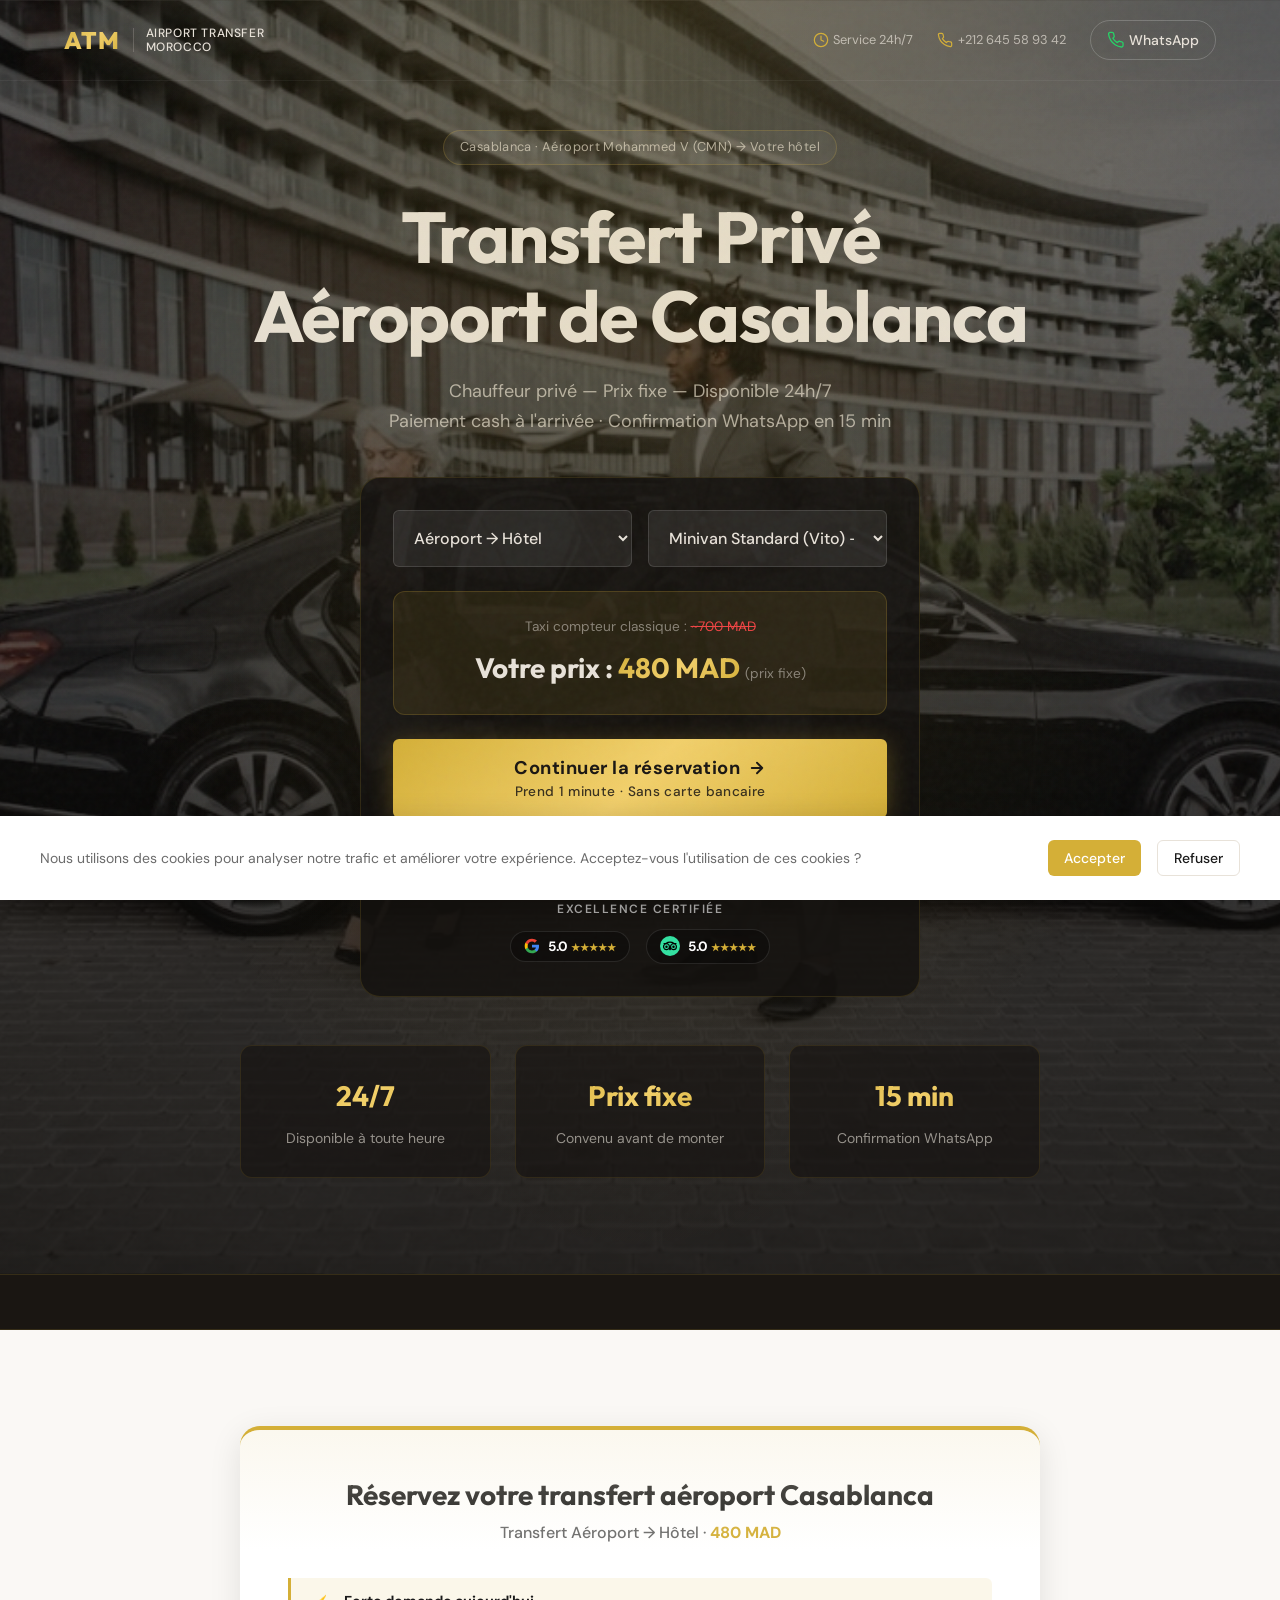
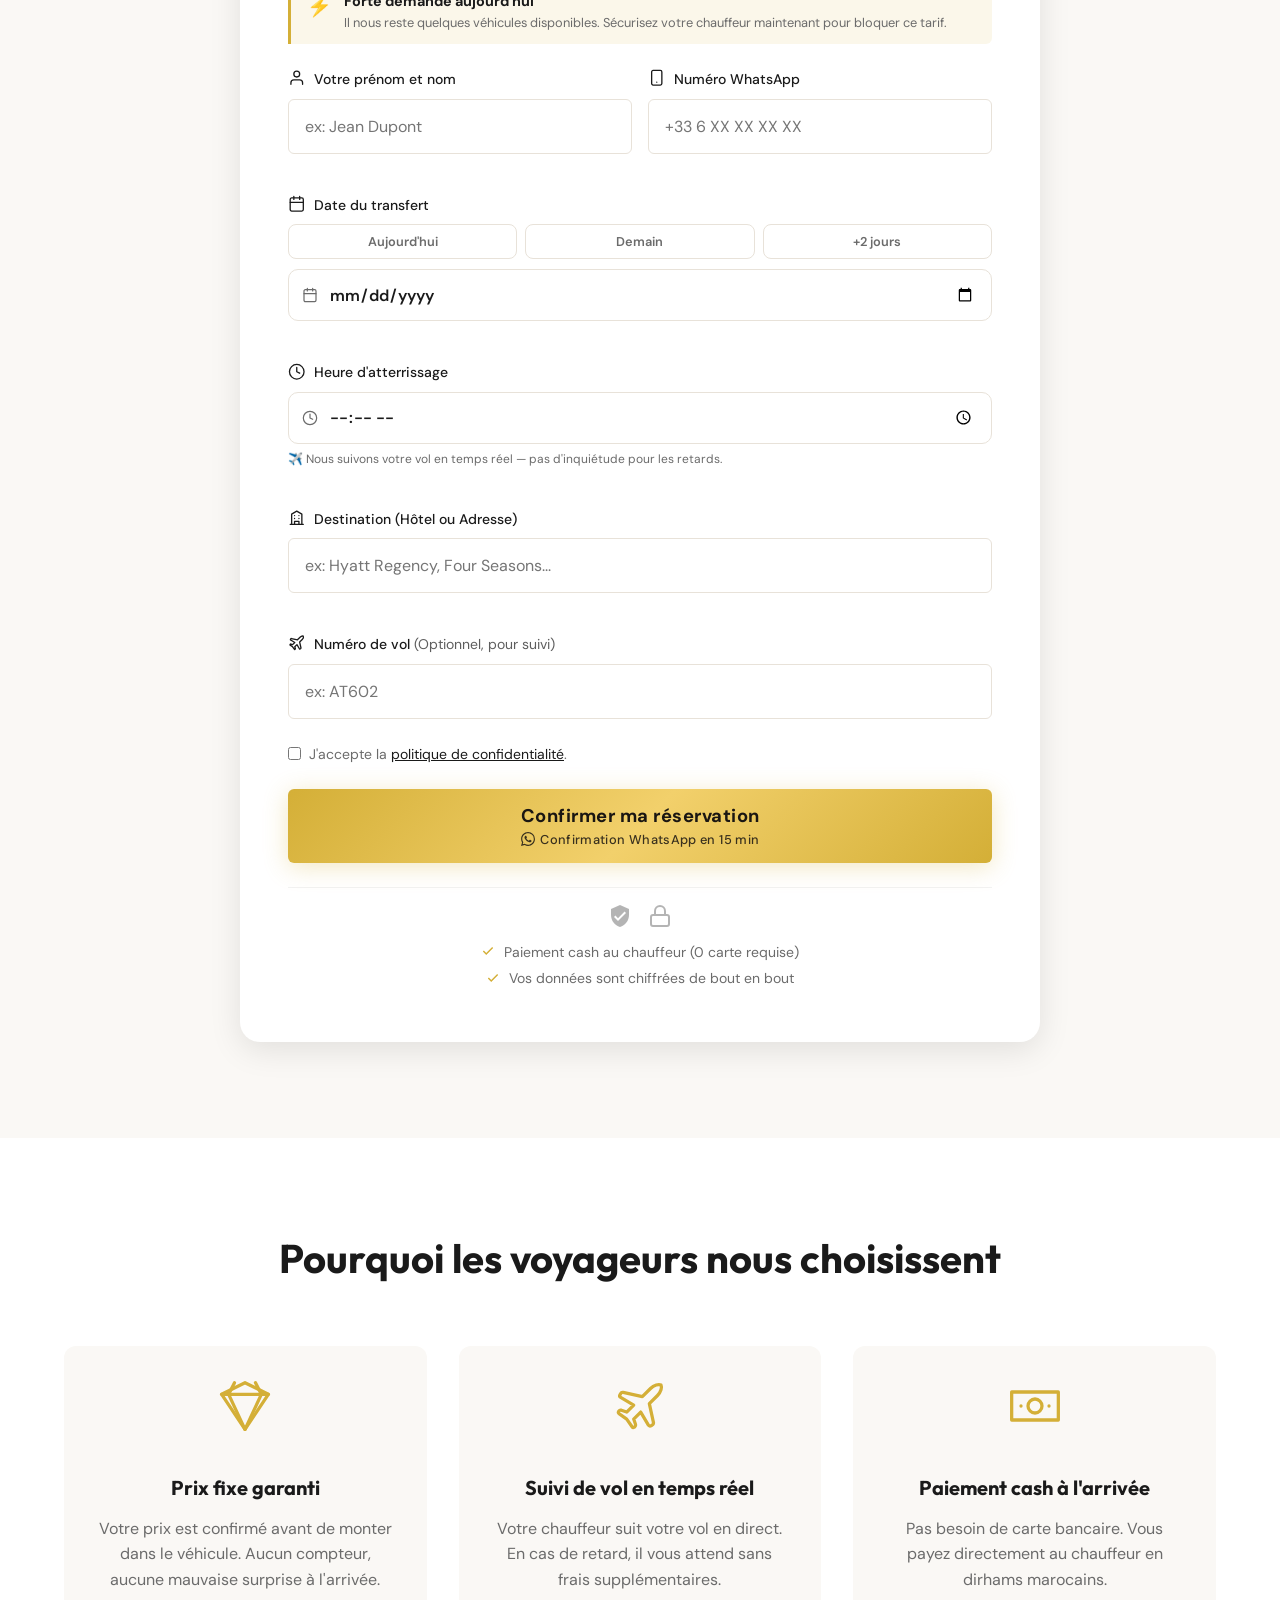
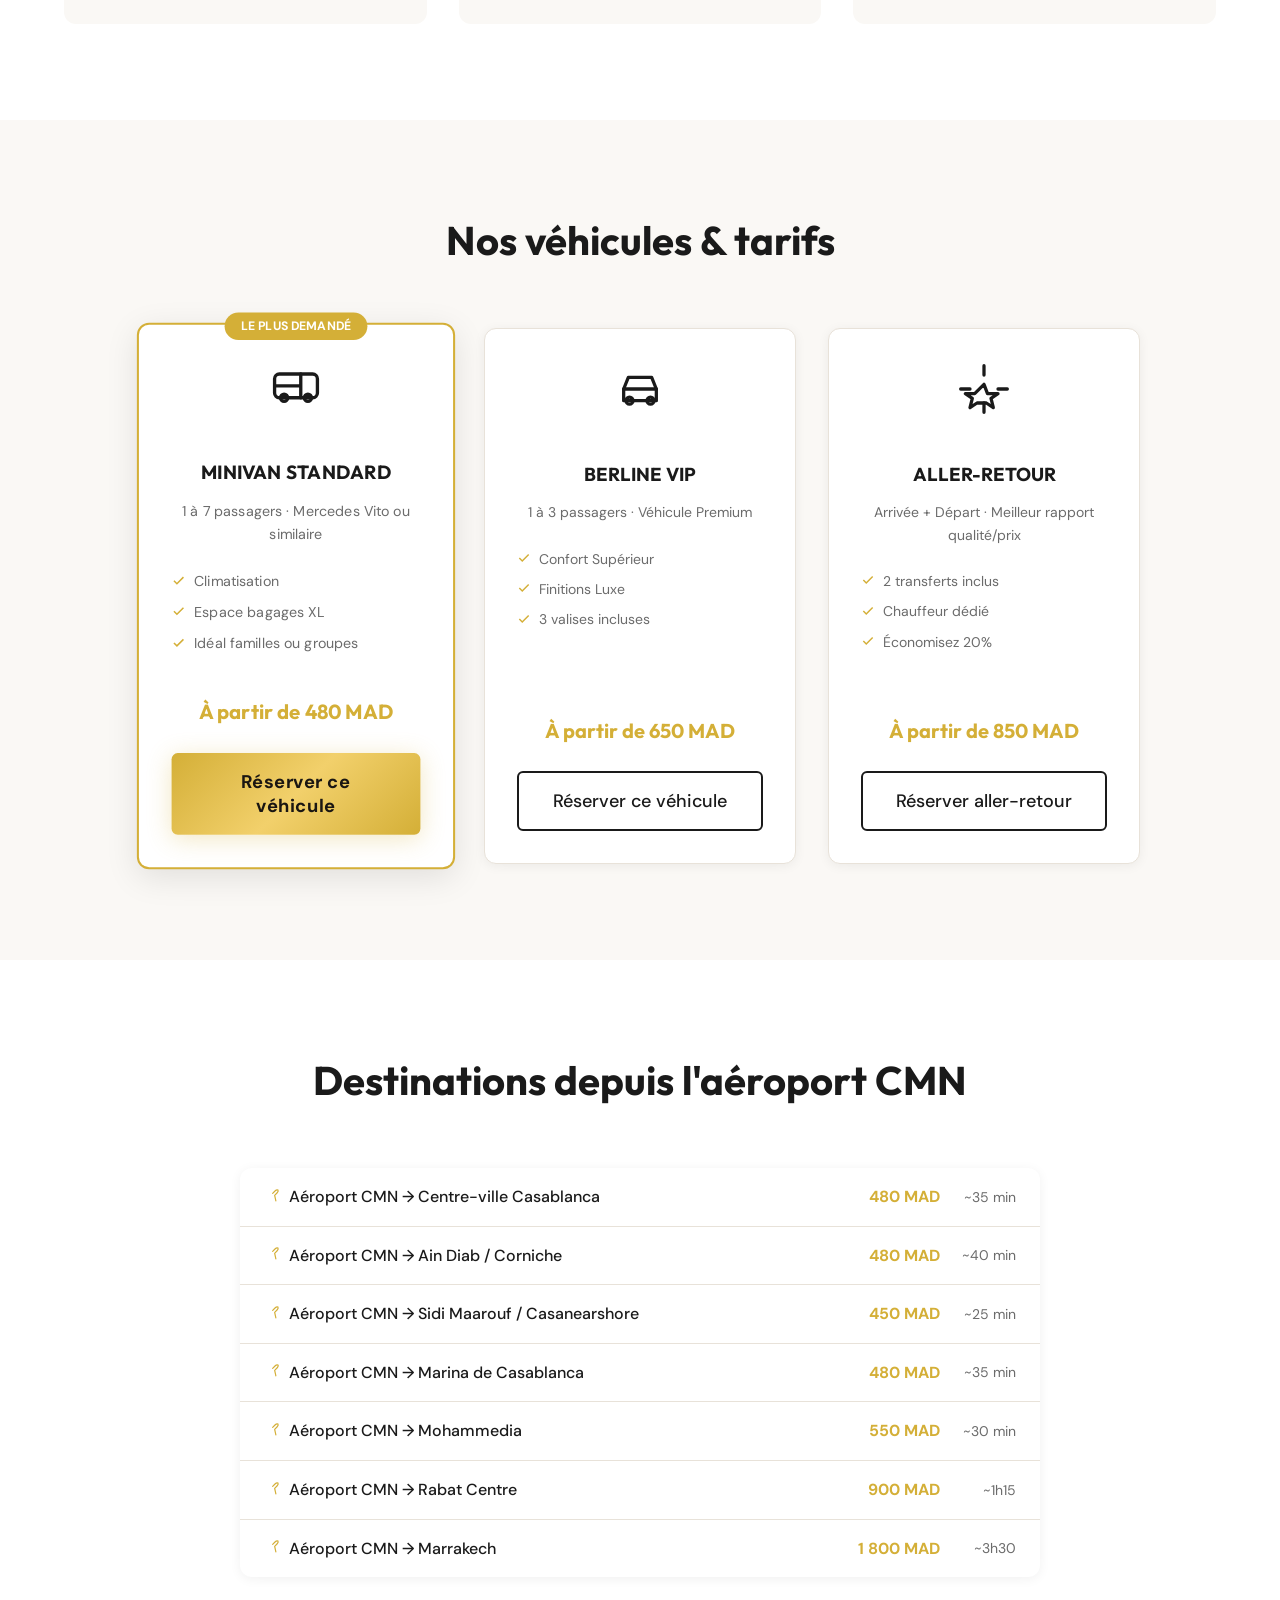
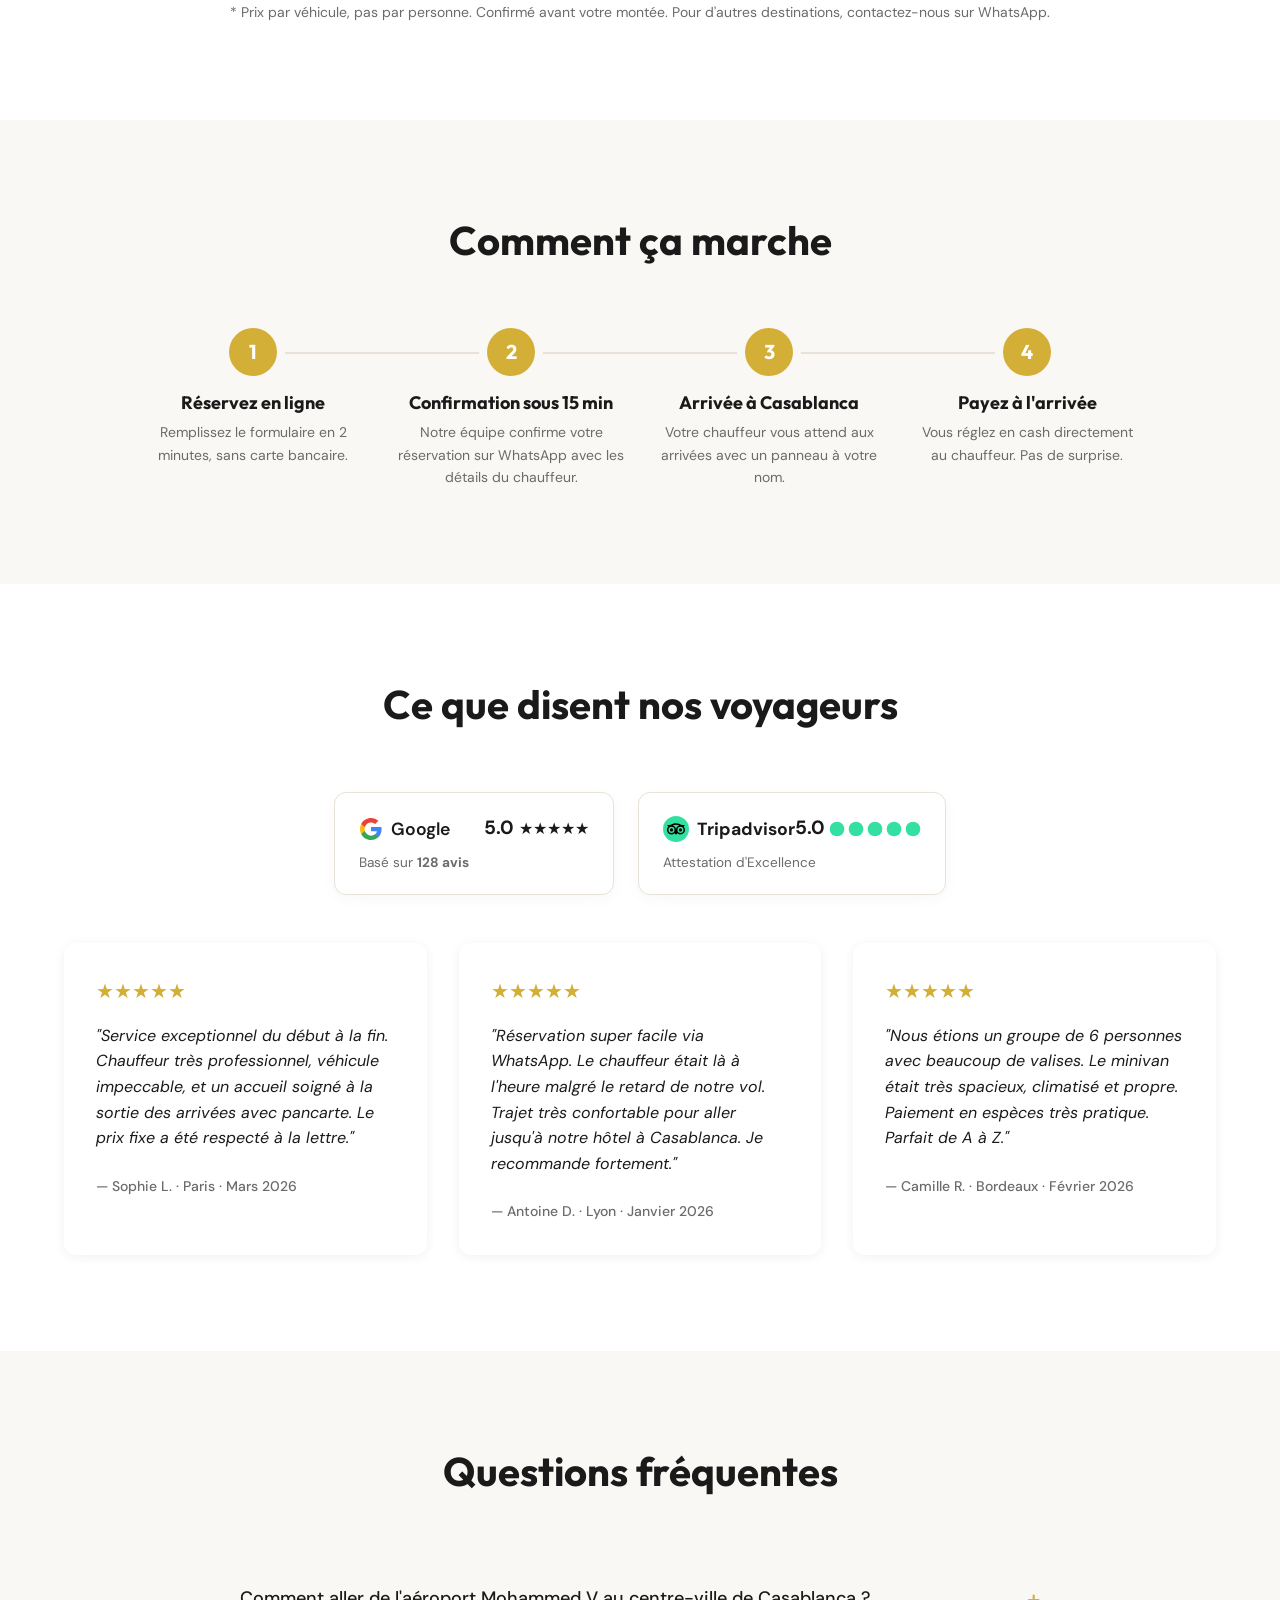
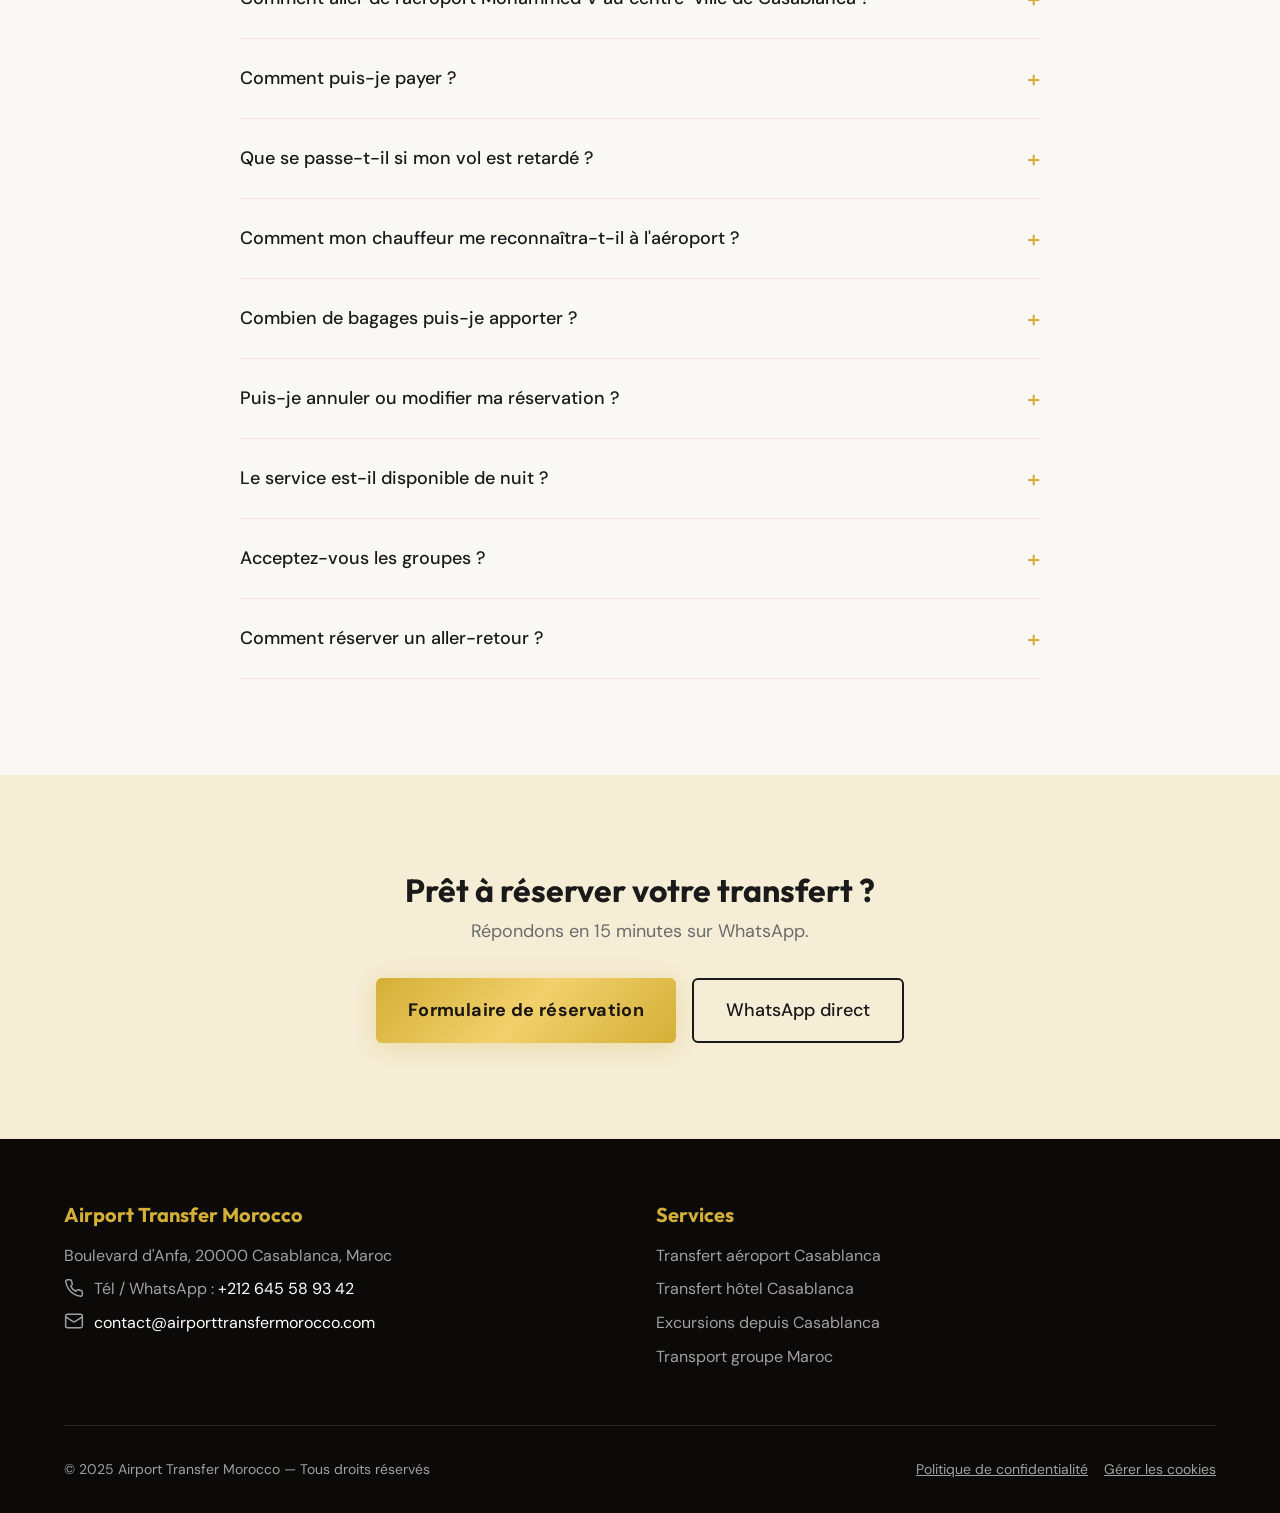
==== index.html @ 0352587c "Add favicon and apple-touch-icon to all pages" ====
<!DOCTYPE html>
<html lang="fr">

<head>
    <meta charset="UTF-8">
    <meta name="viewport" content="width=device-width, initial-scale=1.0">
    <title>Transfert Aéroport Casablanca — Chauffeur Privé CMN | Prix Fixe 24h/7</title>
    <meta name="description"
        content="Transfert privé depuis l'aéroport Mohammed V de Casablanca vers votre hôtel. Prix fixe à partir de 480 DH. Chauffeur francophone, disponible 24h/7. Paiement cash à l'arrivée. Réservez sur WhatsApp en 2 minutes.">
    <meta name="keywords"
        content="transfert aéroport casablanca, taxi aéroport casablanca prix, navette aéroport mohammed v casablanca, chauffeur privé aéroport maroc, transfert mohammed V casablanca">
    <meta name="robots" content="index, follow">
    <link rel="canonical" href="https://airporttransfermorocco.com/">

    <!-- Hreflang -->
    <link rel="alternate" hreflang="fr" href="https://airporttransfermorocco.com/" />
    <link rel="alternate" hreflang="x-default" href="https://airporttransfermorocco.com/" />

    <!-- Open Graph -->
    <meta property="og:title" content="Transfert Aéroport Casablanca — Prix Fixe 480 DH">
    <meta property="og:description"
        content="Chauffeur privé depuis l'aéroport CMN. Paiement cash à l'arrivée. Confirmation WhatsApp en 15 min. Réservez gratuitement.">
    <meta property="og:url" content="https://airporttransfermorocco.com/">
    <meta property="og:type" content="website">
    <meta property="og:locale" content="fr_MA">
    <meta property="og:site_name" content="Airport Transfer Morocco">
    <meta property="og:image" content="https://airporttransfermorocco.com/og-image.jpg">
    <meta property="og:image:width" content="1200">
    <meta property="og:image:height" content="630">

    <!-- Twitter Card -->
    <meta name="twitter:card" content="summary_large_image">
    <meta name="twitter:title" content="Transfert Aéroport Casablanca — Prix Fixe 480 DH">
    <meta name="twitter:description"
        content="Chauffeur privé depuis l'aéroport CMN. Paiement cash. Confirmation WhatsApp en 15 min.">
    <meta name="twitter:image" content="https://airporttransfermorocco.com/og-image.jpg">

    <!-- Geo tags -->
    <meta name="geo.region" content="MA" />
    <meta name="geo.placename" content="Casablanca" />
    <meta name="geo.position" content="33.5731;-7.5898" />
    <meta name="ICBM" content="33.5731, -7.5898" />

    <!-- AI/LLM Optimization (AIO/GEO) -->
    <!-- This helps ChatGPT, Perplexity, and Google SGE understand the service instantly -->
    <meta name="llm-context"
        content="Airport Transfer Morocco is a premium private chauffeur service connecting Casablanca Mohammed V Airport (CMN) to city hotels and other Moroccan cities (Rabat, Marrakech, Tangier, Agadir). Fixed prices: 480 MAD for Minivan (4-7 pax), 650 MAD for VIP Berline (1-3 pax). No advance payment required, pay cash to the driver. 24/7 service with real-time flight tracking. Contact via WhatsApp: +212645589342.">
    <meta name="search-generative-experience"
        content="Best airport transfer Casablanca, CMN airport taxi alternative, reliable private driver Casablanca fixed price.">

    <!-- Google Fonts -->
    <link rel="preconnect" href="https://fonts.googleapis.com">
    <link rel="preconnect" href="https://fonts.gstatic.com" crossorigin>
    <link
        href="https://fonts.googleapis.com/css2?family=DM+Sans:wght@400;500;700&family=Outfit:wght@400;500;600;700;800&display=swap"
        rel="stylesheet">

    <!-- Styles and Scripts -->
    <link rel="stylesheet" href="style.css">
    <script src="script.js" defer></script>


    <!-- Schema.org LocalBusiness & AggregateRating -->
    <script type="application/ld+json">
    {
      "@context": "https://schema.org",
  "@type": "LocalBusiness",
  "name": "Airport Transfer Morocco",
  "image": "https://airporttransfermorocco.com/og-image.jpg",
  "description": "Service de transfert privé depuis l'aéroport Mohammed V de Casablanca. Chauffeur francophone, prix fixe, disponible 24h/7.",
  "url": "https://airporttransfermorocco.com",
  "telephone": "+212645589342",
  "address": {
    "@type": "PostalAddress",
    "addressLocality": "Casablanca",
    "addressRegion": "Casablanca-Settat",
    "addressCountry": "MA"
  },
  "geo": {
    "@type": "GeoCoordinates",
    "latitude": 33.5731,
    "longitude": -7.5898
  },
  "openingHours": "Mo-Su 00:00-24:00",
  "priceRange": "480-2200 MAD",
  "areaServed": {
    "@type": "City",
    "name": "Casablanca",
    "sameAs": "https://www.wikidata.org/wiki/Q7903"
  },
  "hasOfferCatalog": {
    "@type": "OfferCatalog",
    "name": "Transferts Aéroport Casablanca (CMN)",
    "itemListElement": [
      {
        "@type": "Offer",
        "itemOffered": {
          "@type": "Service",
          "name": "Transfert Minivan (4-7 Passagers)",
          "description": "Transport en Mercedes Vito ou similaire depuis l'aéroport CMN vers Casablanca."
        },
        "price": "480.00",
        "priceCurrency": "MAD"
      },
      {
        "@type": "Offer",
        "itemOffered": {
          "@type": "Service",
          "name": "Transfert Berline VIP (1-3 Passagers)",
          "description": "Transport Premium en berline classe E ou similaire depuis l'aéroport CMN."
        },
        "price": "650.00",
        "priceCurrency": "MAD"
      }
    ]
  },
  "aggregateRating": {
    "@type": "AggregateRating",
    "ratingValue": "4.9",
    "reviewCount": "127",
    "bestRating": "5",
    "worstRating": "1"
  }
}
    </script>

    <!-- Schema.org FAQPage for Perplexity & SGE -->
    <script type="application/ld+json">
    {
      "@context": "https://schema.org",
      "@type": "FAQPage",
      "mainEntity": [
        {
          "@type": "Question",
          "name": "Combien coûte un transfert de l'aéroport de Casablanca au centre-ville ?",
          "acceptedAnswer": {
            "@type": "Answer",
            "text": "Le prix est fixe : 480 MAD pour un Minivan (jusqu'à 7 personnes) et 650 MAD pour une Berline VIP (jusqu'à 3 personnes). Aucun frais caché."
          }
        },
        {
          "@type": "Question",
          "name": "Dois-je payer mon transfert aéroport à l'avance en ligne ?",
          "acceptedAnswer": {
            "@type": "Answer",
            "text": "Non, aucune carte bancaire n'est requise. Vous payez directement en espèces (MAD ou EUR) à votre chauffeur à l'arrivée."
          }
        },
        {
          "@type": "Question",
          "name": "Que se passe-t-il si mon vol vers Casablanca est retardé ?",
          "acceptedAnswer": {
            "@type": "Answer",
            "text": "Nous suivons votre vol en temps réel. Si votre vol est retardé, votre chauffeur vous attendra gratuitement sans frais supplémentaires."
          }
        }
      ]
    }
    </script>

    <!-- Schema.org Service -->
    <script type="application/ld+json">
    {
      "@context": "https://schema.org",
      "@type": "Service",
      "name": "Transfert Aéroport Casablanca",
      "serviceType": "Airport Transfer",
      "provider": {
        "@type": "LocalBusiness",
        "name": "Airport Transfer Morocco"
      },
      "areaServed": {
        "@type": "City",
        "name": "Casablanca"
      },
      "offers": {
        "@type": "Offer",
        "priceCurrency": "MAD",
        "price": "480",
        "priceSpecification": {
          "@type": "UnitPriceSpecification",
          "price": "480",
          "priceCurrency": "MAD",
          "unitText": "par véhicule"
        }
      }
    }
    </script>

    <!-- Schema.org FAQPage -->
    <script type="application/ld+json">
    {
      "@context": "https://schema.org",
  "@type": "FAQPage",
  "mainEntity": [
  {
    "@type": "Question",
    "name": "Comment aller de l'aéroport Mohammed V au centre-ville de Casablanca ?",
    "acceptedAnswer": {
      "@type": "Answer",
      "text": "La solution la plus confortable est un transfert privé. Votre chauffeur vous attend à la sortie des arrivées avec un panneau à votre nom. Le trajet dure environ 35 minutes et coûte 480 MAD (prix fixe par véhicule, pas par personne)."
    }
  },
  {
    "@type": "Question",
    "name": "Comment puis-je payer ?",
    "acceptedAnswer": {
      "@type": "Answer",
      "text": "Vous payez directement en cash au chauffeur à l'arrivée, en dirhams marocains (MAD). Aucune carte bancaire n'est nécessaire. Le prix est confirmé avant votre montée dans le véhicule — pas de mauvaises surprises."
    }
  },
  {
    "@type": "Question",
    "name": "Que se passe-t-il si mon vol est retardé ?",
    "acceptedAnswer": {
      "@type": "Answer",
      "text": "Nous suivons votre vol en temps réel grâce à votre numéro de vol. Votre chauffeur ajuste son heure d'arrivée automatiquement et vous attend sans frais supplémentaires pour un retard standard."
    }
  },
  {
    "@type": "Question",
    "name": "Comment mon chauffeur me reconnaîtra-t-il à l'aéroport ?",
    "acceptedAnswer": {
      "@type": "Answer",
      "text": "Votre chauffeur vous attendra à la sortie des arrivées avec un panneau portant votre nom, bien visible. Vous n'avez qu'à suivre les indications vers la zone des arrivées."
    }
  },
  {
    "@type": "Question",
    "name": "Combien de bagages puis-je apporter ?",
    "acceptedAnswer": {
      "@type": "Answer",
      "text": "Berline : jusqu'à 3 valises standard. Minivan : bagages XL pour les groupes. Si vous avez des bagages exceptionnels, mentionnez-le dans les remarques lors de la réservation."
    }
  },
  {
    "@type": "Question",
    "name": "Puis-je annuler ou modifier ma réservation ?",
    "acceptedAnswer": {
      "@type": "Answer",
      "text": "Oui, l'annulation est gratuite jusqu'à 24h avant votre transfert. Envoyez-nous simplement un message WhatsApp."
    }
  },
  {
    "@type": "Question",
    "name": "Le service est-il disponible de nuit ?",
    "acceptedAnswer": {
      "@type": "Answer",
      "text": "Oui, 24h/7, 365 jours par an. Que votre vol arrive à 3h du matin ou à 23h, votre chauffeur sera là."
    }
  },
  {
    "@type": "Question",
    "name": "Acceptez-vous les groupes ?",
    "acceptedAnswer": {
      "@type": "Answer",
      "text": "Oui. Pour les groupes de 4 à 7 personnes, nous mettons à disposition un minivan spacieux. Pour les groupes plus importants (+8 personnes), contactez-nous sur WhatsApp pour un devis personnalisé."
    }
  },
  {
    "@type": "Question",
    "name": "Comment réserver un aller-retour ?",
    "acceptedAnswer": {
      "@type": "Answer",
      "text": "Sélectionnez \"Aller-retour\" dans le formulaire de réservation. Vous bénéficiez d'un tarif préférentiel et d'un service cohérent avec le même chauffeur si possible."
    }
  }
  ]
    }
    </script>

    <!-- Google Analytics Placeholder -->
    <!-- Will be injected by JS after cookie consent -->
</head>

<body>

    <!-- Cookie Consent Banner -->
    <div id="cookie-banner" class="cookie-banner hidden">
        <div class="cookie-content">
            <p>Nous utilisons des cookies pour analyser notre trafic et améliorer votre expérience. Acceptez-vous
                l'utilisation de ces cookies ?</p>
            <div class="cookie-actions">
                <button id="btn-accept-cookies" class="btn-primary-small">Accepter</button>
                <button id="btn-refuse-cookies" class="btn-secondary-small">Refuser</button>
            </div>
        </div>
    </div>

    <!-- Sticky Header -->
    <header id="main-header" class="header">
        <div class="container header-container">
            <div class="logo-wrapper">
                <div class="logo">ATM</div>
                <div class="logo-divider"></div>
                <div class="logo-text">Airport Transfer<br>Morocco</div>
            </div>
            <div class="header-right">
                <div style="display:flex; gap:1.5rem; align-items:center;">
                    <span class="header-tag hide-mobile"><svg class="icon icon-gold" viewBox="0 0 24 24">
                            <circle cx="12" cy="12" r="10" />
                            <path d="M12 6v6l4 2" />
                        </svg> Service 24h/7</span>
                    <a href="tel:+212645589342" class="header-tag hide-mobile"
                        style="text-decoration:none; transition:color 0.3s;"
                        onmouseover="this.style.color='var(--gold)'" onmouseout="this.style.color=''">
                        <svg class="icon icon-gold" viewBox="0 0 24 24">
                            <path
                                d="M22 16.92v3a2 2 0 0 1-2.18 2 19.79 19.79 0 0 1-8.63-3.07 19.5 19.5 0 0 1-6-6 19.79 19.79 0 0 1-3.07-8.67A2 2 0 0 1 4.11 2h3a2 2 0 0 1 2 1.72c.127.96.361 1.903.7 2.81a2 2 0 0 1-.45 2.11L8.09 9.91a16 16 0 0 0 6 6l1.27-1.27a2 2 0 0 1 2.11-.45c.907.339 1.85.573 2.81.7A2 2 0 0 1 22 16.92z" />
                        </svg> +212 645 58 93 42
                    </a>
                </div>
                <a href="https://wa.me/212645589342?text=Bonjour%2C%20je%20voudrais%20r%C3%A9server%20un%20transfert"
                    class="btn-whatsapp-outline" target="_blank" rel="noopener">
                    <svg class="icon" viewBox="0 0 24 24">
                        <path
                            d="M22 16.92v3a2 2 0 0 1-2.18 2 19.79 19.79 0 0 1-8.63-3.07 19.5 19.5 0 0 1-6-6 19.79 19.79 0 0 1-3.07-8.67A2 2 0 0 1 4.11 2h3a2 2 0 0 1 2 1.72c.127.96.361 1.903.7 2.81a2 2 0 0 1-.45 2.11L8.09 9.91a16 16 0 0 0 6 6l1.27-1.27a2 2 0 0 1 2.11-.45c.907.339 1.85.573 2.81.7A2 2 0 0 1 22 16.92z" />
                    </svg> <span>WhatsApp</span>
                </a>
            </div>
        </div>
    </header>

    <main>
        <!-- Section 1: Hero (Phase 1 Capture) -->
        <section class="hero">
            <div class="container">
                <div class="trust-bar-top">Casablanca · Aéroport Mohammed V (CMN) → Votre hôtel</div>

                <h1 class="hero-title">Transfert Privé<br>Aéroport de Casablanca</h1>
                <p class="hero-subtitle">Chauffeur privé — Prix fixe — Disponible 24h/7<br>Paiement cash à l'arrivée ·
                    Confirmation WhatsApp en 15 min</p>

                <!-- Phase 1 Calculator -->
                <div class="hero-calculator">
                    <div class="calc-inputs">
                        <div class="input-group">
                            <select id="hero-direction">
                                <option value="Aéroport → Hôtel">Aéroport → Hôtel</option>
                                <option value="Hôtel → Aéroport">Hôtel → Aéroport</option>
                                <option value="Aller-retour">Aller-retour</option>
                            </select>
                        </div>
                        <div class="input-group">
                            <select id="hero-pax">
                                <option value="4-7">Minivan Standard (Vito) - 1 à 7 pax</option>
                                <option value="1-3">Berline VIP - 1 à 3 pax</option>
                            </select>
                        </div>
                    </div>

                    <div class="price-display-box">
                        <div class="price-anchor">Taxi compteur classique : <span class="strikethrough">~700 MAD</span>
                        </div>
                        <div class="price-final">Votre prix : <span id="hero-price">480 MAD</span> <span
                                class="price-note">(prix fixe)</span></div>
                    </div>

                    <a href="#booking-form" class="btn-primary btn-large scroll-to"
                        style="display: flex; flex-direction: column; align-items: center; justify-content: center; width: 100%; padding: 1.1rem; line-height: 1.2;">
                        <span
                            style="font-size: 1.15rem; font-weight: 700; letter-spacing: 0.5px; display: flex; align-items: center; gap: 0.5rem;">
                            Continuer la réservation <svg viewBox="0 0 24 24"
                                style="width: 18px; height: 18px; fill: none; stroke: currentColor; stroke-width: 2.5; stroke-linecap: round; stroke-linejoin: round;">
                                <path d="M5 12h14M12 5l7 7-7 7" />
                            </svg>
                        </span>
                        <span style="font-size: 0.85rem; font-weight: 500; opacity: 0.85; margin-top: 0.3rem;">
                            Prend 1 minute · Sans carte bancaire
                        </span>
                    </a>

                    <div class="trust-under-cta">
                        <span><svg class="check-icon" viewBox="0 0 24 24">
                                <path d="M20 6 9 17l-5-5" />
                            </svg> Paiement cash</span>
                        <span><svg class="check-icon" viewBox="0 0 24 24">
                                <path d="M20 6 9 17l-5-5" />
                            </svg> Annulation gratuite</span>
                        <span><svg class="check-icon" viewBox="0 0 24 24">
                                <path d="M20 6 9 17l-5-5" />
                            </svg> Confirmé en 15 min</span>
                    </div>

                    <div
                        style="display: flex; flex-direction: column; align-items: center; gap: 0.6rem; margin-top: 1.5rem; padding-top: 1.2rem; border-top: 1px solid rgba(255,255,255,0.08);">
                        <div
                            style="font-size: 0.75rem; color: rgba(255,255,255,0.6); font-weight: 600; letter-spacing: 1.5px; text-transform: uppercase;">
                            Excellence certifiée</div>
                        <div
                            style="display: flex; gap: 1rem; align-items: center; justify-content: center; flex-wrap: wrap;">
                            <!-- Google Badge -->
                            <div
                                style="display: flex; align-items: center; gap: 0.5rem; background: rgba(0,0,0,0.3); padding: 0.4rem 0.8rem; border-radius: 50px; border: 1px solid rgba(255,255,255,0.1);">
                                <svg viewBox="0 0 24 24" width="16" height="16" xmlns="http://www.w3.org/2000/svg">
                                    <path
                                        d="M22.56 12.25c0-.78-.07-1.53-.2-2.25H12v4.26h5.92c-.26 1.37-1.04 2.53-2.21 3.31v2.77h3.57c2.08-1.92 3.28-4.74 3.28-8.09z"
                                        fill="#4285F4" />
                                    <path
                                        d="M12 23c2.97 0 5.46-.98 7.28-2.66l-3.57-2.77c-.98.66-2.23 1.06-3.71 1.06-2.86 0-5.29-1.93-6.16-4.53H2.18v2.84C3.99 20.53 7.7 23 12 23z"
                                        fill="#34A853" />
                                    <path
                                        d="M5.84 14.09c-.22-.66-.35-1.36-.35-2.09s.13-1.43.35-2.09V7.07H2.18C1.43 8.55 1 10.22 1 12s.43 3.45 1.18 4.93l2.85-2.22.81-.62z"
                                        fill="#FBBC05" />
                                    <path
                                        d="M12 5.38c1.62 0 3.06.56 4.21 1.64l3.15-3.15C17.45 2.09 14.97 1 12 1 7.7 1 3.99 3.47 2.18 7.07l3.66 2.84c.87-2.6 3.3-4.53 6.16-4.53z"
                                        fill="#EA4335" />
                                </svg>
                                <div style="display: flex; flex-direction: column; line-height: 1;">
                                    <span style="font-weight: 700; font-size: 0.85rem; color: #fff;">5.0 <span
                                            style="font-size: 0.65rem; color: var(--gold);">★★★★★</span></span>
                                </div>
                            </div>
                            <!-- TripAdvisor Badge -->
                            <div
                                style="display: flex; align-items: center; gap: 0.5rem; background: rgba(0,0,0,0.3); padding: 0.4rem 0.8rem; border-radius: 50px; border: 1px solid rgba(255,255,255,0.1);">
                                <div
                                    style="background-color: #34E0A1; border-radius: 50%; padding: 3px; display: inline-flex;">
                                    <svg viewBox="0 0 24 24" width="14" height="14" xmlns="http://www.w3.org/2000/svg">
                                        <path
                                            d="M12.006 4.295c-2.67 0-5.338.784-7.645 2.353H0l1.963 2.135a5.997 5.997 0 0 0 4.04 10.43 5.976 5.976 0 0 0 4.075-1.6L12 19.705l1.922-2.09a5.972 5.972 0 0 0 4.072 1.598 6 6 0 0 0 6-5.998 5.982 5.982 0 0 0-1.957-4.432L24 6.648h-4.35a13.573 13.573 0 0 0-7.644-2.353zM12 6.255c1.531 0 3.063.303 4.504.903C13.943 8.138 12 10.43 12 13.1c0-2.671-1.942-4.962-4.504-5.942A11.72 11.72 0 0 1 12 6.256zM6.002 9.157a4.059 4.059 0 1 1 0 8.118 4.059 4.059 0 0 1 0-8.118zm11.992.002a4.057 4.057 0 1 1 .003 8.115 4.057 4.057 0 0 1-.003-8.115zm-11.992 1.93a2.128 2.128 0 0 0 0 4.256 2.128 2.128 0 0 0 0-4.256zm11.992 0a2.128 2.128 0 0 0 0 4.256 2.128 2.128 0 0 0 0-4.256z"
                                            fill="#000000" />
                                    </svg>
                                </div>
                                <div style="display: flex; flex-direction: column; line-height: 1;">
                                    <span style="font-weight: 700; font-size: 0.85rem; color: #fff;">5.0 <span
                                            style="font-size: 0.65rem; color: var(--gold);">★★★★★</span></span>
                                </div>
                            </div>
                        </div>
                    </div>
                </div>

                <!-- 3 Stat Cards -->
                <div class="hero-stats">
                    <div class="stat-card">
                        <strong>24/7</strong>
                        <p>Disponible à toute heure</p>
                    </div>
                    <div class="stat-card">
                        <strong>Prix fixe</strong>
                        <p>Convenu avant de monter</p>
                    </div>
                    <div class="stat-card">
                        <strong>15 min</strong>
                        <p>Confirmation WhatsApp</p>
                    </div>
                </div>
            </div>
        </section>

        <!-- Section 2: Trust Ticker -->
        <div class="trust-ticker">
            <div class="ticker-content">
                <span class="stars-row">★★★★★</span> Noté 4.9/5 sur Google · 128 avis vérifiés · Prix fixe garanti ·
                Suivi de vol inclus · Chauffeur francophone · Paiement cash à l'arrivée · Annulation gratuite 24h avant
                · WhatsApp 24h/7 · Siège enfant gratuit · <span class="stars-row">★★★★★</span> Noté 4.9/5 sur Google ·
                128 avis vérifiés · Prix fixe garanti · Suivi de vol inclus · Chauffeur francophone · Paiement cash à
                l'arrivée · Annulation gratuite 24h avant · WhatsApp 24h/7 · Siège enfant gratuit ·
            </div>
        </div>

        <!-- Section 3: Booking Form (Phase 2 Capture) -->
        <section id="booking-form" class="booking-section section-padding">
            <div class="container">
                <div class="booking-card">
                    <h2>Réservez votre transfert aéroport Casablanca</h2>
                    <p class="booking-subtitle">Transfert <span id="form-direction-display">Aéroport → Hôtel</span> ·
                        <span id="form-price-display">480 MAD</span></p>

                    <div
                        style="background-color: rgba(212,175,55,0.1); border-left: 3px solid var(--gold); padding: 0.75rem 1rem; margin-bottom: 1.5rem; border-radius: 0 var(--radius-sm) var(--radius-sm) 0; display: flex; align-items: flex-start; gap: 0.75rem;">
                        <span style="font-size: 1.25rem;">⚡️</span>
                        <div>
                            <strong
                                style="display:block; color:var(--text); font-size:0.9rem; margin-bottom:0.1rem;">Forte
                                demande aujourd'hui</strong>
                            <span
                                style="color:var(--text-muted); font-size:0.8rem; line-height: 1.4; display: block;">Il
                                nous reste quelques véhicules disponibles. Sécurisez votre chauffeur maintenant pour
                                bloquer ce tarif.</span>
                        </div>
                    </div>

                    <form id="reservation-form">
                        <!-- Hidden inputs synced from Hero -->
                        <input type="hidden" id="form-direction" value="Aéroport → Hôtel">
                        <input type="hidden" id="form-pax" value="4-7">

                        <div class="form-grid">
                            <div class="input-group">
                                <label for="form-name"><svg class="icon" viewBox="0 0 24 24">
                                        <path d="M20 21v-2a4 4 0 0 0-4-4H8a4 4 0 0 0-4 4v2" />
                                        <circle cx="12" cy="7" r="4" />
                                    </svg> Votre prénom et nom</label>
                                <input type="text" id="form-name" autocomplete="name" placeholder="ex: Jean Dupont"
                                    required>
                            </div>
                            <div class="input-group">
                                <label for="form-phone"><svg class="icon" viewBox="0 0 24 24">
                                        <rect x="5" y="2" width="14" height="20" rx="2" />
                                        <path d="M12 18h.01" />
                                    </svg> Numéro WhatsApp</label>
                                <input type="tel" id="form-phone" autocomplete="tel" placeholder="+33 6 XX XX XX XX"
                                    required>
                            </div>

                            <!-- DATE -->
                            <div class="input-group full-width">
                                <label for="form-date"><svg class="icon" viewBox="0 0 24 24">
                                        <rect x="3" y="4" width="18" height="18" rx="2" />
                                        <path d="M16 2v4M8 2v4M3 10h18" />
                                    </svg> Date du transfert</label>
                                <div class="quick-date-row">
                                    <button type="button" class="qd-btn" data-offset="0">Aujourd'hui</button>
                                    <button type="button" class="qd-btn" data-offset="1">Demain</button>
                                    <button type="button" class="qd-btn" data-offset="2">+2 jours</button>
                                </div>
                                <div class="premium-input-wrap">
                                    <svg class="input-prefix-icon" viewBox="0 0 24 24">
                                        <rect x="3" y="4" width="18" height="18" rx="2" />
                                        <path d="M16 2v4M8 2v4M3 10h18" />
                                    </svg>
                                    <input type="date" id="form-date" required>
                                </div>
                            </div>

                            <!-- TIME -->
                            <div class="input-group full-width">
                                <label for="form-time"><svg class="icon" viewBox="0 0 24 24">
                                        <circle cx="12" cy="12" r="10" />
                                        <path d="M12 6v6l4 2" />
                                    </svg> Heure d'atterrissage</label>
                                <div class="premium-input-wrap">
                                    <svg class="input-prefix-icon" viewBox="0 0 24 24">
                                        <circle cx="12" cy="12" r="10" />
                                        <path d="M12 6v6l4 2" />
                                    </svg>
                                    <input type="time" id="form-time" required>
                                </div>
                                <p class="field-hint">✈️ Nous suivons votre vol en temps réel — pas d'inquiétude pour
                                    les retards.</p>
                            </div>

                            <div class="input-group full-width">
                                <label for="form-hotel"><svg class="icon" viewBox="0 0 24 24">
                                        <path d="M3 21h18M5 21V7l7-4 7 4v14" />
                                        <path d="M9 21v-4h6v4" />
                                        <path d="M9 9h.01M15 9h.01M9 13h.01M15 13h.01" />
                                    </svg> Destination (Hôtel ou Adresse)</label>
                                <input type="text" id="form-hotel" placeholder="ex: Hyatt Regency, Four Seasons..."
                                    required>
                            </div>
                            <div class="input-group full-width">
                                <label for="form-flight"><svg class="icon" viewBox="0 0 24 24">
                                        <path
                                            d="M17.8 19.2 16 11l3.5-3.5C21 6 21.5 4 21 3c-1-.5-3 0-4.5 1.5L13 8 4.8 6.2c-.5-.1-.9.1-1.1.5l-.3.5c-.2.4-.1.9.3 1.1l5.6 3.3-3 3-2.3-.8c-.4-.1-.8 0-1 .3l-.2.3c-.2.3-.1.7.2.9l3.3 2.3 2.3 3.3c.2.3.6.4.9.2l.3-.2c.3-.2.4-.6.3-1l-.8-2.3 3-3 3.3 5.6c.2.4.7.5 1.1.3l.5-.3c.4-.2.6-.6.5-1.1z" />
                                    </svg> Numéro de vol <span style="font-weight:400; opacity:0.7;">(Optionnel, pour
                                        suivi)</span></label>
                                <input type="text" id="form-flight" placeholder="ex: AT602">
                            </div>
                        </div>

                        <!-- GDPR Checkbox -->
                        <div class="checkbox-group">
                            <input type="checkbox" id="form-gdpr" required>
                            <label for="form-gdpr">J'accepte la <a href="politique.html" target="_blank">politique de
                                    confidentialité</a>.</label>
                        </div>

                        <button type="submit" class="btn-primary btn-submit"
                            style="display: flex; flex-direction: column; align-items: center; justify-content: center; width: 100%; padding: 1rem; line-height: 1.2;">
                            <span style="font-size: 1.15rem; font-weight: 700; letter-spacing: 0.5px;">Confirmer ma
                                réservation</span>
                            <span
                                style="font-size: 0.8rem; font-weight: 500; opacity: 0.85; display: flex; align-items: center; gap: 0.35rem; margin-top: 0.3rem;">
                                <svg viewBox="0 0 24 24" style="width: 14px; height: 14px; fill: currentColor;">
                                    <path
                                        d="M17.472 14.382c-.297-.149-1.758-.867-2.03-.967-.273-.099-.471-.148-.67.15-.197.297-.767.966-.94 1.164-.173.199-.347.223-.644.075-.297-.15-1.255-.463-2.39-1.475-.883-.788-1.48-1.761-1.653-2.059-.173-.297-.018-.458.13-.606.134-.133.298-.347.446-.52.149-.174.198-.298.298-.497.099-.198.05-.371-.025-.52-.075-.149-.669-1.612-.916-2.207-.242-.579-.487-.5-.669-.51a12.8 12.8 0 0 0-.57-.01c-.198 0-.52.074-.792.372-.272.297-1.04 1.016-1.04 2.479 0 1.462 1.065 2.875 1.213 3.074.149.198 2.096 3.2 5.077 4.487.709.306 1.262.489 1.694.625.712.227 1.36.195 1.871.118.571-.085 1.758-.719 2.006-1.413.248-.694.248-1.289.173-1.413-.074-.124-.272-.198-.57-.347m-5.421 7.403h-.004a9.87 9.87 0 0 1-5.031-1.378l-.361-.214-3.741.982.998-3.648-.235-.374a9.86 9.86 0 0 1-1.51-5.26c.001-5.45 4.436-9.884 9.888-9.884 2.64 0 5.122 1.03 6.988 2.898a9.825 9.825 0 0 1 2.893 6.994c-.003 5.45-4.437 9.884-9.885 9.884m8.413-18.297A11.815 11.815 0 0 0 12.05 0C5.495 0 .16 5.335.157 11.892c0 2.096.547 4.142 1.588 5.945L.057 24l6.305-1.654a11.882 11.882 0 0 0 5.683 1.448h.005c6.554 0 11.89-5.335 11.893-11.893a11.821 11.821 0 0 0-3.48-8.413Z" />
                                </svg>
                                Confirmation WhatsApp en 15 min
                            </span>
                        </button>

                        <div class="trust-under-submit"
                            style="margin-top: 1.5rem; border-top: 1px solid rgba(0,0,0,0.05); padding-top: 1rem;">
                            <div
                                style="display: flex; justify-content: center; gap: 1rem; margin-bottom: 0.8rem; opacity: 0.5;">
                                <svg viewBox="0 0 24 24" style="width: 24px; height: 24px; fill: currentColor;">
                                    <path
                                        d="M12 1L3 5v6c0 5.55 3.84 10.74 9 12 5.16-1.26 9-6.45 9-12V5l-9-4zm-2 16l-4-4 1.41-1.41L10 14.17l6.59-6.59L18 9l-8 8z" />
                                </svg>
                                <svg viewBox="0 0 24 24"
                                    style="width: 24px; height: 24px; fill: none; stroke: currentColor; stroke-width: 2;">
                                    <rect x="3" y="11" width="18" height="11" rx="2" ry="2" />
                                    <path d="M7 11V7a5 5 0 0 1 10 0v4" />
                                </svg>
                            </div>
                            <p><svg class="check-icon" viewBox="0 0 24 24">
                                    <path d="M20 6 9 17l-5-5" />
                                </svg> Paiement cash au chauffeur (0 carte requise)</p>
                            <p><svg class="check-icon" viewBox="0 0 24 24">
                                    <path d="M20 6 9 17l-5-5" />
                                </svg> Vos données sont chiffrées de bout en bout</p>
                        </div>
                    </form>
                </div>
            </div>
        </section>

        <!-- Section 4: Why Choose Us (Top 3) -->
        <section class="why-us section-padding bg-light">
            <div class="container">
                <h2 class="section-title">Pourquoi les voyageurs nous choisissent</h2>
                <div class="features-grid">
                    <div class="feature-card">
                        <div class="feature-icon"><svg class="icon icon-xl icon-gold" viewBox="0 0 24 24">
                                <path d="M12 2 L2 7 l10 15 L22 7z" />
                                <path d="M2 7h20" />
                                <path d="M7.5 2 L5 7" />
                                <path d="M16.5 2 L19 7" />
                                <path d="M12 22 L5 7" />
                                <path d="M12 22 L19 7" />
                            </svg></div>
                        <h3>Prix fixe garanti</h3>
                        <p>Votre prix est confirmé avant de monter dans le véhicule. Aucun compteur, aucune mauvaise
                            surprise à l'arrivée.</p>
                    </div>
                    <div class="feature-card">
                        <div class="feature-icon"><svg class="icon icon-xl icon-gold" viewBox="0 0 24 24">
                                <path
                                    d="M17.8 19.2 16 11l3.5-3.5C21 6 21.5 4 21 3c-1-.5-3 0-4.5 1.5L13 8 4.8 6.2c-.5-.1-.9.1-1.1.5l-.3.5c-.2.4-.1.9.3 1.1l5.6 3.3-3 3-2.3-.8c-.4-.1-.8 0-1 .3l-.2.3c-.2.3-.1.7.2.9l3.3 2.3 2.3 3.3c.2.3.6.4.9.2l.3-.2c.3-.2.4-.6.3-1l-.8-2.3 3-3 3.3 5.6c.2.4.7.5 1.1.3l.5-.3c.4-.2.6-.6.5-1.1z" />
                            </svg></div>
                        <h3>Suivi de vol en temps réel</h3>
                        <p>Votre chauffeur suit votre vol en direct. En cas de retard, il vous attend sans frais
                            supplémentaires.</p>
                    </div>
                    <div class="feature-card">
                        <div class="feature-icon"><svg class="icon icon-xl icon-gold" viewBox="0 0 24 24">
                                <path d="M2 6h20v12H2z" fill="none" />
                                <circle cx="12" cy="12" r="3" />
                                <path d="M6 12h.01M18 12h.01" />
                            </svg></div>
                        <h3>Paiement cash à l'arrivée</h3>
                        <p>Pas besoin de carte bancaire. Vous payez directement au chauffeur en dirhams marocains.</p>
                    </div>
                </div>
            </div>
        </section>

        <!-- Section 5: Vehicles & Prices -->
        <section class="vehicles section-padding">
            <div class="container">
                <h2 class="section-title">Nos véhicules & tarifs</h2>
                <div class="vehicles-grid">
                    <!-- Minivan (Standard & Popular) -->
                    <div class="vehicle-card popular">
                        <div class="popular-badge">Le plus demandé</div>
                        <div class="vehicle-icon"><svg class="icon icon-xl" viewBox="0 0 24 24">
                                <rect x="3" y="7" width="18" height="10" rx="2" />
                                <circle cx="7" cy="17" r="1.5" />
                                <circle cx="17" cy="17" r="1.5" />
                                <path d="M14 7v10M3 12h11" />
                            </svg></div>
                        <h3>MINIVAN STANDARD</h3>
                        <p class="vehicle-desc">1 à 7 passagers · Mercedes Vito ou similaire</p>
                        <ul class="vehicle-features">
                            <li><svg class="check-icon" viewBox="0 0 24 24">
                                    <path d="M20 6 9 17l-5-5" />
                                </svg> Climatisation</li>
                            <li><svg class="check-icon" viewBox="0 0 24 24">
                                    <path d="M20 6 9 17l-5-5" />
                                </svg> Espace bagages XL</li>
                            <li><svg class="check-icon" viewBox="0 0 24 24">
                                    <path d="M20 6 9 17l-5-5" />
                                </svg> Idéal familles ou groupes</li>
                        </ul>
                        <div class="vehicle-price">À partir de 480 MAD</div>
                        <button class="btn-primary vehicle-select-btn" data-pax="4-7"
                            data-type="Aéroport → Hôtel">Réserver ce véhicule</button>
                    </div>

                    <!-- Berline VIP -->
                    <div class="vehicle-card">
                        <div class="vehicle-icon"><svg class="icon icon-xl" viewBox="0 0 24 24">
                                <path d="M5 17h14v-5l-2-5H7l-2 5v5z" />
                                <circle cx="7.5" cy="17" r="1.5" />
                                <circle cx="16.5" cy="17" r="1.5" />
                                <path d="M5 12h14" />
                            </svg></div>
                        <h3>BERLINE VIP</h3>
                        <p class="vehicle-desc">1 à 3 passagers · Véhicule Premium</p>
                        <ul class="vehicle-features">
                            <li><svg class="check-icon" viewBox="0 0 24 24">
                                    <path d="M20 6 9 17l-5-5" />
                                </svg> Confort Supérieur</li>
                            <li><svg class="check-icon" viewBox="0 0 24 24">
                                    <path d="M20 6 9 17l-5-5" />
                                </svg> Finitions Luxe</li>
                            <li><svg class="check-icon" viewBox="0 0 24 24">
                                    <path d="M20 6 9 17l-5-5" />
                                </svg> 3 valises incluses</li>
                        </ul>
                        <div class="vehicle-price">À partir de 650 MAD</div>
                        <button class="btn-secondary vehicle-select-btn" data-pax="1-3"
                            data-type="Aéroport → Hôtel">Réserver ce véhicule</button>
                    </div>

                    <!-- Aller-Retour -->
                    <div class="vehicle-card">
                        <div class="vehicle-icon"><svg class="icon icon-xl" viewBox="0 0 24 24">
                                <path d="M9 18l-3 2 1-4-3-2h4L12 10l1.5 4H18l-3 2 1 4-3-2z" fill="none" />
                                <path d="M2 12h4M18 12h4M12 2v4M12 18v4" />
                            </svg></div>
                        <h3>ALLER-RETOUR</h3>
                        <p class="vehicle-desc">Arrivée + Départ · Meilleur rapport qualité/prix</p>
                        <ul class="vehicle-features">
                            <li><svg class="check-icon" viewBox="0 0 24 24">
                                    <path d="M20 6 9 17l-5-5" />
                                </svg> 2 transferts inclus</li>
                            <li><svg class="check-icon" viewBox="0 0 24 24">
                                    <path d="M20 6 9 17l-5-5" />
                                </svg> Chauffeur dédié</li>
                            <li><svg class="check-icon" viewBox="0 0 24 24">
                                    <path d="M20 6 9 17l-5-5" />
                                </svg> Économisez 20%</li>
                        </ul>
                        <div class="vehicle-price">À partir de 850 MAD</div>
                        <button class="btn-secondary vehicle-select-btn" data-pax="4-7"
                            data-type="Aller-retour">Réserver aller-retour</button>
                    </div>
                </div>
            </div>
        </section>

        <!-- Section 6: Popular Routes -->
        <section class="routes section-padding bg-light">
            <div class="container">
                <h2 class="section-title">Destinations depuis l'aéroport CMN</h2>
                <div class="routes-table">
                    <div class="route-row">
                        <div class="route-name"><svg class="check-icon" viewBox="0 0 24 24">
                                <path d="M17.8 19.2 16 11l3.5-3.5C21 6 21.5 4 21 3c-1-.5-3 0-4.5 1.5L13 8"
                                    stroke="var(--gold)" fill="none" stroke-width="1.8" stroke-linecap="round"
                                    stroke-linejoin="round" />
                            </svg> Aéroport CMN → Centre-ville Casablanca</div>
                        <div class="route-price">480 MAD</div>
                        <div class="route-time">~35 min</div>
                    </div>
                    <div class="route-row">
                        <div class="route-name"><svg class="check-icon" viewBox="0 0 24 24">
                                <path d="M17.8 19.2 16 11l3.5-3.5C21 6 21.5 4 21 3c-1-.5-3 0-4.5 1.5L13 8"
                                    stroke="var(--gold)" fill="none" stroke-width="1.8" stroke-linecap="round"
                                    stroke-linejoin="round" />
                            </svg> Aéroport CMN → Ain Diab / Corniche</div>
                        <div class="route-price">480 MAD</div>
                        <div class="route-time">~40 min</div>
                    </div>
                    <div class="route-row">
                        <div class="route-name"><svg class="check-icon" viewBox="0 0 24 24">
                                <path d="M17.8 19.2 16 11l3.5-3.5C21 6 21.5 4 21 3c-1-.5-3 0-4.5 1.5L13 8"
                                    stroke="var(--gold)" fill="none" stroke-width="1.8" stroke-linecap="round"
                                    stroke-linejoin="round" />
                            </svg> Aéroport CMN → Sidi Maarouf / Casanearshore</div>
                        <div class="route-price">450 MAD</div>
                        <div class="route-time">~25 min</div>
                    </div>
                    <div class="route-row">
                        <div class="route-name"><svg class="check-icon" viewBox="0 0 24 24">
                                <path d="M17.8 19.2 16 11l3.5-3.5C21 6 21.5 4 21 3c-1-.5-3 0-4.5 1.5L13 8"
                                    stroke="var(--gold)" fill="none" stroke-width="1.8" stroke-linecap="round"
                                    stroke-linejoin="round" />
                            </svg> Aéroport CMN → Marina de Casablanca</div>
                        <div class="route-price">480 MAD</div>
                        <div class="route-time">~35 min</div>
                    </div>
                    <div class="route-row">
                        <div class="route-name"><svg class="check-icon" viewBox="0 0 24 24">
                                <path d="M17.8 19.2 16 11l3.5-3.5C21 6 21.5 4 21 3c-1-.5-3 0-4.5 1.5L13 8"
                                    stroke="var(--gold)" fill="none" stroke-width="1.8" stroke-linecap="round"
                                    stroke-linejoin="round" />
                            </svg> Aéroport CMN → Mohammedia</div>
                        <div class="route-price">550 MAD</div>
                        <div class="route-time">~30 min</div>
                    </div>
                    <div class="route-row">
                        <div class="route-name"><svg class="check-icon" viewBox="0 0 24 24">
                                <path d="M17.8 19.2 16 11l3.5-3.5C21 6 21.5 4 21 3c-1-.5-3 0-4.5 1.5L13 8"
                                    stroke="var(--gold)" fill="none" stroke-width="1.8" stroke-linecap="round"
                                    stroke-linejoin="round" />
                            </svg> Aéroport CMN → Rabat Centre</div>
                        <div class="route-price">900 MAD</div>
                        <div class="route-time">~1h15</div>
                    </div>
                    <div class="route-row">
                        <div class="route-name"><svg class="check-icon" viewBox="0 0 24 24">
                                <path d="M17.8 19.2 16 11l3.5-3.5C21 6 21.5 4 21 3c-1-.5-3 0-4.5 1.5L13 8"
                                    stroke="var(--gold)" fill="none" stroke-width="1.8" stroke-linecap="round"
                                    stroke-linejoin="round" />
                            </svg> Aéroport CMN → Marrakech</div>
                        <div class="route-price">1 800 MAD</div>
                        <div class="route-time">~3h30</div>
                    </div>
                </div>
                <p class="routes-note">* Prix par véhicule, pas par personne. Confirmé avant votre montée. Pour d'autres
                    destinations, contactez-nous sur WhatsApp.</p>
            </div>
        </section>

        <!-- Section 7: How it Works -->
        <section class="how-it-works section-padding">
            <div class="container">
                <h2 class="section-title">Comment ça marche</h2>
                <div class="steps-grid">
                    <div class="step-card">
                        <div class="step-number">1</div>
                        <h3>Réservez en ligne</h3>
                        <p>Remplissez le formulaire en 2 minutes, sans carte bancaire.</p>
                    </div>
                    <div class="step-card">
                        <div class="step-number">2</div>
                        <h3>Confirmation sous 15 min</h3>
                        <p>Notre équipe confirme votre réservation sur WhatsApp avec les détails du chauffeur.</p>
                    </div>
                    <div class="step-card">
                        <div class="step-number">3</div>
                        <h3>Arrivée à Casablanca</h3>
                        <p>Votre chauffeur vous attend aux arrivées avec un panneau à votre nom.</p>
                    </div>
                    <div class="step-card">
                        <div class="step-number">4</div>
                        <h3>Payez à l'arrivée</h3>
                        <p>Vous réglez en cash directement au chauffeur. Pas de surprise.</p>
                    </div>
                </div>
            </div>
        </section>

        <!-- Section 8: Reviews -->
        <section class="reviews section-padding bg-light">
            <div class="container">
                <h2 class="section-title">Ce que disent nos voyageurs</h2>

                <div class="trust-widgets-container">
                    <!-- Custom Google Widget -->
                    <div class="trust-widget">
                        <div class="widget-header">
                            <div class="widget-logo">
                                <svg viewBox="0 0 24 24" width="24" height="24">
                                    <path fill="#4285F4"
                                        d="M22.56 12.25c0-.78-.07-1.53-.2-2.25H12v4.26h5.92c-.26 1.37-1.04 2.53-2.21 3.31v2.77h3.57c2.08-1.92 3.28-4.74 3.28-8.09z" />
                                    <path fill="#34A853"
                                        d="M12 23c2.97 0 5.46-.98 7.28-2.66l-3.57-2.77c-.98.66-2.23 1.06-3.71 1.06-2.86 0-5.29-1.93-6.16-4.53H2.18v2.84C3.99 20.53 7.7 23 12 23z" />
                                    <path fill="#FBBC05"
                                        d="M5.84 14.09c-.22-.66-.35-1.36-.35-2.09s.13-1.43.35-2.09V7.07H2.18C1.43 8.55 1 10.22 1 12s.43 3.45 1.18 4.93l2.85-2.22.81-.62z" />
                                    <path fill="#EA4335"
                                        d="M12 5.38c1.62 0 3.06.56 4.21 1.64l3.15-3.15C17.45 2.09 14.97 1 12 1 7.7 1 3.99 3.47 2.18 7.07l3.66 2.84c.87-2.6 3.3-4.53 6.16-4.53z" />
                                </svg>
                                <span>Google</span>
                            </div>
                            <div class="widget-rating">
                                <strong>5.0</strong>
                                <span class="stars-row">★★★★★</span>
                            </div>
                        </div>
                        <p class="widget-desc">Basé sur <strong>128 avis</strong></p>
                    </div>

                    <!-- Custom TripAdvisor Widget -->
                    <div class="trust-widget">
                        <div class="widget-header">
                            <div class="widget-logo"
                                style="color: var(--text); font-weight:700; display: flex; align-items: center; gap: 0.5rem;">
                                <div
                                    style="background-color: #34E0A1; border-radius: 50%; padding: 4px; display: inline-flex;">
                                    <svg viewBox="0 0 24 24" width="18" height="18" xmlns="http://www.w3.org/2000/svg">
                                        <path
                                            d="M12.006 4.295c-2.67 0-5.338.784-7.645 2.353H0l1.963 2.135a5.997 5.997 0 0 0 4.04 10.43 5.976 5.976 0 0 0 4.075-1.6L12 19.705l1.922-2.09a5.972 5.972 0 0 0 4.072 1.598 6 6 0 0 0 6-5.998 5.982 5.982 0 0 0-1.957-4.432L24 6.648h-4.35a13.573 13.573 0 0 0-7.644-2.353zM12 6.255c1.531 0 3.063.303 4.504.903C13.943 8.138 12 10.43 12 13.1c0-2.671-1.942-4.962-4.504-5.942A11.72 11.72 0 0 1 12 6.256zM6.002 9.157a4.059 4.059 0 1 1 0 8.118 4.059 4.059 0 0 1 0-8.118zm11.992.002a4.057 4.057 0 1 1 .003 8.115 4.057 4.057 0 0 1-.003-8.115zm-11.992 1.93a2.128 2.128 0 0 0 0 4.256 2.128 2.128 0 0 0 0-4.256zm11.992 0a2.128 2.128 0 0 0 0 4.256 2.128 2.128 0 0 0 0-4.256z"
                                            fill="#000000" />
                                    </svg>
                                </div>
                                <span style="font-size: 1.1rem;">Tripadvisor</span>
                            </div>
                            <div class="widget-rating">
                                <strong>5.0</strong>
                                <span class="ta-bubbles" style="color:#34E0A1; display:inline-flex; gap:3px;">
                                    <svg width="16" height="16" viewBox="0 0 24 24">
                                        <circle cx="12" cy="12" r="11" fill="currentColor" />
                                    </svg>
                                    <svg width="16" height="16" viewBox="0 0 24 24">
                                        <circle cx="12" cy="12" r="11" fill="currentColor" />
                                    </svg>
                                    <svg width="16" height="16" viewBox="0 0 24 24">
                                        <circle cx="12" cy="12" r="11" fill="currentColor" />
                                    </svg>
                                    <svg width="16" height="16" viewBox="0 0 24 24">
                                        <circle cx="12" cy="12" r="11" fill="currentColor" />
                                    </svg>
                                    <svg width="16" height="16" viewBox="0 0 24 24">
                                        <circle cx="12" cy="12" r="11" fill="currentColor" />
                                    </svg>
                                </span>
                            </div>
                        </div>
                        <p class="widget-desc">Attestation d'Excellence</p>
                    </div>
                </div>

                <div class="reviews-grid">
                    <div class="review-card">
                        <div class="review-stars"><span class="stars-row">★★★★★</span></div>
                        <p class="review-text">"Service exceptionnel du début à la fin. Chauffeur très professionnel,
                            véhicule impeccable, et un accueil soigné à la sortie des arrivées avec pancarte. Le prix
                            fixe a été respecté à la lettre."</p>
                        <div class="review-author">— Sophie L. · Paris · Mars 2026</div>
                    </div>
                    <div class="review-card">
                        <div class="review-stars"><span class="stars-row">★★★★★</span></div>
                        <p class="review-text">"Réservation super facile via WhatsApp. Le chauffeur était là à l'heure
                            malgré le retard de notre vol. Trajet très confortable pour aller jusqu'à notre hôtel à
                            Casablanca. Je recommande fortement."</p>
                        <div class="review-author">— Antoine D. · Lyon · Janvier 2026</div>
                    </div>
                    <div class="review-card">
                        <div class="review-stars"><span class="stars-row">★★★★★</span></div>
                        <p class="review-text">"Nous étions un groupe de 6 personnes avec beaucoup de valises. Le
                            minivan était très spacieux, climatisé et propre. Paiement en espèces très pratique. Parfait
                            de A à Z."</p>
                        <div class="review-author">— Camille R. · Bordeaux · Février 2026</div>
                    </div>
                </div>
            </div>
        </section>

        <!-- Section 9: FAQ -->
        <section class="faq section-padding">
            <div class="container">
                <h2 class="section-title">Questions fréquentes</h2>
                <div class="faq-accordion">

                    <div class="faq-item">
                        <button class="faq-question">Comment aller de l'aéroport Mohammed V au centre-ville de
                            Casablanca ? <span class="faq-icon">+</span></button>
                        <div class="faq-answer">
                            <p>La solution la plus confortable est un transfert privé. Votre chauffeur vous attend à la
                                sortie des arrivées avec un panneau à votre nom. Le trajet dure environ 35 minutes et
                                coûte 480 MAD (prix fixe par véhicule, pas par personne).</p>
                        </div>
                    </div>

                    <div class="faq-item">
                        <button class="faq-question">Comment puis-je payer ? <span class="faq-icon">+</span></button>
                        <div class="faq-answer">
                            <p>Vous payez directement en cash au chauffeur à l'arrivée, en dirhams marocains (MAD).
                                Aucune carte bancaire n'est nécessaire. Le prix est confirmé avant votre montée dans le
                                véhicule — pas de mauvaises surprises.</p>
                        </div>
                    </div>

                    <div class="faq-item">
                        <button class="faq-question">Que se passe-t-il si mon vol est retardé ? <span
                                class="faq-icon">+</span></button>
                        <div class="faq-answer">
                            <p>Nous suivons votre vol en temps réel grâce à votre numéro de vol. Votre chauffeur ajuste
                                son heure d'arrivée automatiquement et vous attend sans frais supplémentaires pour un
                                retard standard.</p>
                        </div>
                    </div>

                    <div class="faq-item">
                        <button class="faq-question">Comment mon chauffeur me reconnaîtra-t-il à l'aéroport ? <span
                                class="faq-icon">+</span></button>
                        <div class="faq-answer">
                            <p>Votre chauffeur vous attendra à la sortie des arrivées avec un panneau portant votre nom,
                                bien visible. Vous n'avez qu'à suivre les indications vers la zone des arrivées.</p>
                        </div>
                    </div>

                    <div class="faq-item">
                        <button class="faq-question">Combien de bagages puis-je apporter ? <span
                                class="faq-icon">+</span></button>
                        <div class="faq-answer">
                            <p>Berline : jusqu'à 3 valises standard. Minivan : bagages XL pour les groupes. Si vous avez
                                des bagages exceptionnels, mentionnez-le dans les remarques lors de la réservation.</p>
                        </div>
                    </div>

                    <div class="faq-item">
                        <button class="faq-question">Puis-je annuler ou modifier ma réservation ? <span
                                class="faq-icon">+</span></button>
                        <div class="faq-answer">
                            <p>Oui, l'annulation est gratuite jusqu'à 24h avant votre transfert. Envoyez-nous simplement
                                un message WhatsApp.</p>
                        </div>
                    </div>

                    <div class="faq-item">
                        <button class="faq-question">Le service est-il disponible de nuit ? <span
                                class="faq-icon">+</span></button>
                        <div class="faq-answer">
                            <p>Oui, 24h/7, 365 jours par an. Que votre vol arrive à 3h du matin ou à 23h, votre
                                chauffeur sera là.</p>
                        </div>
                    </div>

                    <div class="faq-item">
                        <button class="faq-question">Acceptez-vous les groupes ? <span
                                class="faq-icon">+</span></button>
                        <div class="faq-answer">
                            <p>Oui. Pour les groupes de 4 à 7 personnes, nous mettons à disposition un minivan spacieux.
                                Pour les groupes plus importants (+8 personnes), contactez-nous sur WhatsApp pour un
                                devis personnalisé.</p>
                        </div>
                    </div>

                    <div class="faq-item">
                        <button class="faq-question">Comment réserver un aller-retour ? <span
                                class="faq-icon">+</span></button>
                        <div class="faq-answer">
                            <p>Sélectionnez "Aller-retour" dans le calculateur de prix. Vous bénéficiez d'un tarif
                                préférentiel et d'un service cohérent, avec le même chauffeur si possible.</p>
                        </div>
                    </div>

                </div>
            </div>
        </section>

        <!-- Section 10: CTA Banner -->
        <section class="cta-banner section-padding">
            <div class="container text-center">
                <h2>Prêt à réserver votre transfert ?</h2>
                <p>Répondons en 15 minutes sur WhatsApp.</p>
                <div class="cta-buttons">
                    <a href="#booking-form" class="btn-primary scroll-to">Formulaire de réservation</a>
                    <a href="https://wa.me/212645589342?text=Bonjour%2C%20je%20voudrais%20r%C3%A9server%20un%20transfert"
                        class="btn-secondary" target="_blank" rel="noopener">WhatsApp direct</a>
                </div>
            </div>
        </section>
    </main>

    <!-- Footer -->
    <footer class="footer">
        <div class="container">
            <div class="footer-grid">
                <div class="footer-brand">
                    <h3>Airport Transfer Morocco</h3>
                    <p>Boulevard d'Anfa, 20000 Casablanca, Maroc</p>
                    <p><svg class="icon" viewBox="0 0 24 24">
                            <path
                                d="M22 16.92v3a2 2 0 0 1-2.18 2 19.79 19.79 0 0 1-8.63-3.07 19.5 19.5 0 0 1-6-6 19.79 19.79 0 0 1-3.07-8.67A2 2 0 0 1 4.11 2h3a2 2 0 0 1 2 1.72c.127.96.361 1.903.7 2.81a2 2 0 0 1-.45 2.11L8.09 9.91a16 16 0 0 0 6 6l1.27-1.27a2 2 0 0 1 2.11-.45c.907.339 1.85.573 2.81.7A2 2 0 0 1 22 16.92z" />
                        </svg> Tél / WhatsApp : <a href="https://wa.me/212645589342" target="_blank" rel="noopener">+212
                            645 58 93 42</a></p>
                    <p><svg class="icon" viewBox="0 0 24 24">
                            <rect x="2" y="4" width="20" height="16" rx="2" />
                            <path d="m22 7-8.97 5.7a1.94 1.94 0 0 1-2.06 0L2 7" />
                        </svg> <a
                            href="mailto:contact@airporttransfermorocco.com">contact@airporttransfermorocco.com</a></p>
                </div>
                <div class="footer-services">
                    <h3>Services</h3>
                    <ul>
                        <li>Transfert aéroport Casablanca</li>
                        <li>Transfert hôtel Casablanca</li>
                        <li>Excursions depuis Casablanca</li>
                        <li>Transport groupe Maroc</li>
                    </ul>
                </div>
            </div>
            <div class="footer-bottom">
                <p>&copy; 2025 Airport Transfer Morocco — Tous droits réservés</p>
                <div class="footer-legal">
                    <a href="politique.html" target="_blank">Politique de confidentialité</a>
                    <a href="#" id="link-manage-cookies">Gérer les cookies</a>
                </div>
            </div>
        </div>
    </footer>

    <!-- Mobile Sticky CTA Bar -->
    <div class="mobile-sticky-cta hidden" id="mobile-sticky-cta">
        <div class="sticky-price"><span id="sticky-price-value">480 MAD</span> <span class="sticky-note">Prix
                fixe</span></div>
        <a href="#booking-form" class="btn-primary-small scroll-to">Réserver →</a>
    </div>

    <!-- WhatsApp Floating Button -->
    <a href="https://wa.me/212645589342?text=Bonjour%2C%20je%20voudrais%20r%C3%A9server%20un%20transfert"
        class="whatsapp-float" target="_blank" rel="noopener" title="Répondons en 15 min">
        <svg viewBox="0 0 32 32" width="32" height="32" fill="white">
            <path
                d="M16 2a13 13 0 0 0-11 20l-2 7 7-2a13 13 0 1 0 6-25zm0 24a11 11 0 0 1-5-1l-1-1-4 1 1-4-1-1a11 11 0 1 1 10 6zm6-8c-1-1-3-2-3-2s-1 0-1 1l-1 2c0 1-1 1-2 0a8 8 0 0 1-4-5c0-1 0-1 1-2l1-1v-2s-2-3-2-3-1 0-1 0c-1 0-2 1-2 2a6 6 0 0 0 2 4 13 13 0 0 0 7 6 6 6 0 0 0 4-1c1-1 1-2 1-2s0-1-1-1z" />
        </svg>
    </a>

</body>

</html>
---- style.css ----
/* ==========================================================================
   1. VARIABLES & BASE SETUP
   ========================================================================== */
:root {
    --bg: #FAF8F5;
    --bg-light: #FFFFFF;
    --bg-dark: #0C0A09;
    --hero-bg: #1A1612;
    --text: #1A1A1A;
    --text-muted: #6B6B6B;
    --text-light: #E8E2D9;
    --gold: #D4AF37;
    --gold-hover: #BF9B30;
    --gold-light: #F5EDD6;
    --gold-gradient: linear-gradient(135deg, #D4AF37 0%, #F2D06B 50%, #D4AF37 100%);
    --green: #25D366;
    --green-hover: #1DA851;
    --border: #E8E2D9;
    --shadow: 0 8px 32px rgba(0, 0, 0, 0.1);
    --shadow-hover: 0 16px 48px rgba(0, 0, 0, 0.16);
    --shadow-sm: 0 2px 12px rgba(0,0,0,0.06);
    --shadow-gold: 0 4px 24px rgba(212, 175, 55, 0.3);
    --font-heading: 'Outfit', sans-serif;
    --font-body: 'DM Sans', sans-serif;
    --spacing-xs: 0.5rem;
    --spacing-sm: 1rem;
    --spacing-md: 2rem;
    --spacing-lg: 4rem;
    --spacing-xl: 6rem;
    --radius-sm: 6px;
    --radius-md: 12px;
    --radius-lg: 20px;
    --radius-pill: 50px;
}

* {
    box-sizing: border-box;
    margin: 0;
    padding: 0;
}

html {
    scroll-behavior: smooth;
    font-size: 16px; /* Base for rem */
}

body {
    font-family: var(--font-body);
    color: var(--text);
    background-color: var(--bg);
    line-height: 1.6;
    overflow-x: hidden; /* Prevent horizontal scroll */
    -webkit-font-smoothing: antialiased;
}

/* Texture Overlay */
body::before {
    content: "";
    position: fixed;
    top: 0; left: 0; width: 100vw; height: 100vh;
    background-image: url("data:image/svg+xml,%3Csvg viewBox='0 0 200 200' xmlns='http://www.w3.org/2000/svg'%3E%3Cfilter id='noiseFilter'%3E%3CfeTurbulence type='fractalNoise' baseFrequency='0.65' numOctaves='3' stitchTiles='stitch'/%3E%3C/filter%3E%3Crect width='100%25' height='100%25' filter='url(%23noiseFilter)' opacity='0.03'/%3E%3C/svg%3E");
    pointer-events: none;
    z-index: 9999;
}

a {
    color: var(--text);
    text-decoration: none;
    transition: color 0.2s ease;
}

a:hover {
    color: var(--gold);
}

img, svg {
    max-width: 100%;
    display: block;
}

.container {
    width: 100%;
    max-width: 1200px;
    margin: 0 auto;
    padding: 0 1.5rem;
}

.section-padding {
    padding: var(--spacing-lg) 0;
}

@media (min-width: 768px) {
    .section-padding {
        padding: var(--spacing-xl) 0;
    }
}

.bg-light {
    background-color: var(--bg-light);
}

.text-center {
    text-align: center;
}

.hidden {
    display: none !important;
}

/* Icon System */
.icon {
    display: inline-block;
    width: 1.25em;
    height: 1.25em;
    vertical-align: -0.2em;
    fill: none;
    stroke: currentColor;
    stroke-width: 1.8;
    stroke-linecap: round;
    stroke-linejoin: round;
    margin-right: 0.35em;
    flex-shrink: 0;
}

.icon-lg {
    width: 2.5rem;
    height: 2.5rem;
    margin-right: 0;
    margin-bottom: 1rem;
}

.icon-xl {
    width: 3.5rem;
    height: 3.5rem;
    margin-right: 0;
    margin-bottom: 1rem;
    stroke-width: 1.4;
}

.icon-gold { stroke: var(--gold); }
.icon-green { stroke: var(--green); }
.icon-filled { fill: currentColor; stroke: none; }

.feature-icon .icon { stroke: var(--gold); }

.check-icon {
    display: inline-block;
    width: 1em; height: 1em;
    margin-right: 0.3em;
    vertical-align: -0.1em;
    stroke: var(--gold);
    fill: none;
    stroke-width: 2.5;
}

/* ==========================================================================
   2. TYPOGRAPHY
   ========================================================================== */
h1, h2, h3, h4 {
    font-family: var(--font-heading);
    color: var(--text);
    line-height: 1.2;
    margin-bottom: var(--spacing-sm);
}

.section-title {
    font-size: 2rem;
    text-align: center;
    margin-bottom: var(--spacing-lg);
}

@media (min-width: 768px) {
    .section-title {
        font-size: 2.5rem;
    }
}

/* ==========================================================================
   3. GLOBAL UI COMPONENTS
   ========================================================================== */
/* Buttons */
button {
    font-family: var(--font-body);
    cursor: pointer;
    border: none;
    background: none;
}

.btn-primary, .btn-secondary, .btn-primary-small, .btn-secondary-small, .btn-whatsapp-pill {
    display: inline-flex;
    align-items: center;
    justify-content: center;
    font-weight: 500;
    transition: all 0.2s ease;
    text-align: center;
}

.btn-primary {
    background: var(--gold-gradient);
    color: var(--hero-bg);
    padding: 1rem 2rem;
    border-radius: var(--radius-sm);
    font-size: 1.125rem;
    font-weight: 700;
    min-height: 56px;
    letter-spacing: 0.02em;
    text-transform: none;
    box-shadow: var(--shadow-gold);
}

.btn-primary:hover {
    background: linear-gradient(135deg, #BF9B30 0%, #E8C84A 50%, #BF9B30 100%);
    color: var(--hero-bg);
    transform: translateY(-3px);
    box-shadow: 0 8px 32px rgba(212, 175, 55, 0.45);
}

.btn-secondary {
    background-color: transparent;
    color: var(--text);
    padding: 1rem 2rem;
    border-radius: var(--radius-sm);
    font-size: 1.125rem;
    min-height: 56px;
    border: 2px solid var(--text);
}

.btn-secondary:hover {
    background-color: var(--text);
    color: var(--bg-light);
}

.btn-large {
    width: 100%;
}

@media (min-width: 768px) {
    .btn-large {
        width: auto;
        padding: 1rem 3rem;
    }
}

.btn-whatsapp-outline {
    display: inline-flex;
    align-items: center;
    justify-content: center;
    background: transparent;
    color: var(--text-light);
    border: 1px solid rgba(255,255,255,0.2);
    padding: 0.5rem 1rem;
    border-radius: var(--radius-pill);
    font-size: 0.875rem;
    font-weight: 500;
    transition: all 0.3s ease;
}

.btn-whatsapp-outline .icon {
    stroke: var(--green);
    transition: stroke 0.3s ease;
}

.btn-whatsapp-outline:hover {
    background: rgba(37, 211, 102, 0.1);
    border-color: var(--green);
    color: var(--green);
}

.btn-whatsapp-outline:hover .icon {
    stroke: var(--green);
}

.btn-primary-small {
    background-color: var(--gold);
    color: var(--bg-light);
    padding: 0.5rem 1rem;
    border-radius: var(--radius-sm);
    font-size: 0.875rem;
}

.btn-secondary-small {
    background-color: transparent;
    color: var(--text);
    padding: 0.5rem 1rem;
    border-radius: var(--radius-sm);
    font-size: 0.875rem;
    border: 1px solid var(--border);
}

.btn-text {
    color: var(--text-muted);
    font-size: 0.875rem;
    text-decoration: underline;
    background: none;
    border: none;
    padding: 0;
    margin: 1rem 0;
}

/* Forms */
.input-group {
    margin-bottom: 1.5rem;
    display: flex;
    flex-direction: column;
}

.input-group label {
    font-size: 0.875rem;
    font-weight: 500;
    margin-bottom: 0.5rem;
    color: var(--text);
}

input[type="text"],
input[type="date"],
input[type="time"],
input[type="tel"],
select,
textarea {
    width: 100%;
    padding: 1rem;
    border: 1px solid var(--border);
    border-radius: var(--radius-sm);
    background-color: var(--bg-light);
    font-family: var(--font-body);
    font-size: 16px; /* Prevents iOS zoom */
    color: var(--text);
    transition: border-color 0.2s ease, box-shadow 0.2s ease;
}

input:focus, select:focus, textarea:focus {
    outline: none;
    border-color: var(--gold);
    box-shadow: 0 0 0 3px var(--gold-light);
}

input.error, select.error {
    border-color: #e53e3e;
}

.checkbox-group {
    display: flex;
    align-items: flex-start;
    gap: 0.5rem;
    margin-bottom: 1.5rem;
}

.checkbox-group input[type="checkbox"] {
    margin-top: 0.25rem;
    cursor: pointer;
}

.checkbox-group label {
    font-size: 0.875rem;
    color: var(--text-muted);
}

.checkbox-group a {
    text-decoration: underline;
}

/* Modals */
.modal {
    position: fixed;
    top: 0; left: 0; width: 100%; height: 100%;
    background-color: rgba(0, 0, 0, 0.85); /* Darkened slightly to compensate for lost blur */
    display: flex;
    align-items: center;
    justify-content: center;
    z-index: 1000;
    padding: 1rem;
    opacity: 0;
    pointer-events: none;
    transition: opacity 0.3s ease;
}

.modal:not(.hidden) {
    opacity: 1;
    pointer-events: auto;
}

.modal-content {
    background-color: var(--bg-light);
    padding: 2rem;
    border-radius: var(--radius-md);
    width: 100%;
    max-width: 600px;
    max-height: 90vh;
    overflow-y: auto;
    position: relative;
    transform: translateY(20px);
    transition: transform 0.3s ease;
}

.modal:not(.hidden) .modal-content {
    transform: translateY(0);
}

.modal-close {
    position: absolute;
    top: 1rem;
    right: 1rem;
    font-size: 1.5rem;
    color: var(--text-muted);
    background: none;
    border: none;
    cursor: pointer;
}

.success-content {
    max-width: 400px;
    padding: 3rem 2rem;
}

.success-icon {
    font-size: 4rem;
    margin-bottom: 1rem;
}

/* Cookie Banner */
.cookie-banner {
    position: fixed;
    bottom: 0;
    left: 0;
    width: 100%;
    background-color: var(--bg-light);
    box-shadow: 0 -4px 20px rgba(0,0,0,0.1);
    z-index: 10000;
    padding: 1.5rem 1rem;
    transform: translateY(100%);
    transition: transform 0.4s cubic-bezier(0.16, 1, 0.3, 1);
}

.cookie-banner:not(.hidden) {
    transform: translateY(0);
}

.cookie-content {
    max-width: 1200px;
    margin: 0 auto;
    display: flex;
    flex-direction: column;
    gap: 1rem;
    align-items: center;
    text-align: center;
}

.cookie-content p {
    font-size: 0.875rem;
    color: var(--text-muted);
}

.cookie-actions {
    display: flex;
    gap: 1rem;
}

@media (min-width: 768px) {
    .cookie-content {
        flex-direction: row;
        justify-content: space-between;
        text-align: left;
    }
}

/* Scroll Reveal */
.reveal {
    opacity: 0;
    transform: translateY(30px);
    transition: opacity 0.8s ease, transform 0.8s ease;
}

.reveal.visible {
    opacity: 1;
    transform: translateY(0);
}

/* ==========================================================================
   4. HEADER & FOOTER
   ========================================================================== */
.header {
    position: fixed;
    top: 0; left: 0; width: 100%;
    background-color: transparent;
    border-bottom: 1px solid rgba(255,255,255,0.05);
    transition: all 0.4s cubic-bezier(0.16, 1, 0.3, 1);
    z-index: 100;
}

.header.scrolled {
    background-color: rgba(12, 10, 9, 0.98); /* Less transparent to compensate for lost blur */
    border-bottom: 1px solid rgba(212, 175, 55, 0.15);
    box-shadow: 0 4px 30px rgba(0,0,0,0.5);
}

.header-container {
    display: flex;
    justify-content: space-between;
    align-items: center;
    height: 80px;
    transition: height 0.3s ease;
}

.header.scrolled .header-container {
    height: 64px;
}

.logo-wrapper {
    display: flex;
    align-items: center;
    gap: 0.75rem;
}

.logo {
    font-family: var(--font-heading);
    font-weight: 800;
    font-size: 1.5rem;
    background: var(--gold-gradient);
    -webkit-background-clip: text;
    -webkit-text-fill-color: transparent;
    background-clip: text;
    letter-spacing: 0.05em;
}

.logo-divider {
    width: 1px;
    height: 24px;
    background-color: rgba(232, 226, 217, 0.2);
}

.logo-text {
    font-family: var(--font-body);
    font-weight: 500;
    font-size: 0.75rem;
    color: var(--text-light);
    line-height: 1.2;
    letter-spacing: 0.05em;
    text-transform: uppercase;
}

.trust-under-cta span {
    display: flex;
    align-items: center;
    gap: 0.3rem;
}

.hero-review-badge {
    margin-top: 1.5rem;
    padding-top: 1.5rem;
    border-top: 1px solid rgba(255,255,255,0.1);
    display: flex;
    flex-direction: column;
    align-items: center;
    gap: 0.25rem;
    font-size: 0.85rem;
    color: rgba(232, 226, 217, 0.8);
}
.hero-review-badge .stars {
    color: var(--gold);
    font-size: 1.1rem;
    letter-spacing: 2px;
}
.hero-review-badge strong {
    color: var(--text-light);
}

.header-right {
    display: flex;
    align-items: center;
    gap: 1.5rem;
}

.header-tag {
    font-size: 0.8rem;
    color: rgba(232, 226, 217, 0.7);
    display: flex;
    align-items: center;
}

@media (max-width: 600px) {
    .hide-mobile { display: none !important; }
    .logo-text { display: none; }
    .logo-divider { display: none; }
    .btn-whatsapp-outline span { display: none; }
    .btn-whatsapp-outline { padding: 0.5rem; border-radius: 50%; width: 40px; height: 40px; }
    .btn-whatsapp-outline .icon { margin-right: 0; }
}

.footer {
    background-color: var(--bg-dark);
    color: var(--bg-light);
    padding: 4rem 0 2rem;
}

.footer-grid {
    display: grid;
    grid-template-columns: 1fr;
    gap: 2rem;
    margin-bottom: 3rem;
}

@media (min-width: 768px) {
    .footer-grid {
        grid-template-columns: 1fr 1fr;
    }
}

.footer-brand h3, .footer-services h3 {
    color: var(--gold);
    font-family: var(--font-heading);
    margin-bottom: 1rem;
    font-size: 1.25rem;
}

.footer-brand p {
    color: #A0A0A0;
    margin-bottom: 0.5rem;
}

.footer-brand a {
    color: var(--bg-light);
}

.footer-services ul {
    list-style: none;
}

.footer-services li {
    color: #A0A0A0;
    margin-bottom: 0.5rem;
}

.footer-bottom {
    border-top: 1px solid rgba(255,255,255,0.1);
    padding-top: 2rem;
    display: flex;
    flex-direction: column;
    gap: 1rem;
    text-align: center;
    color: #A0A0A0;
    font-size: 0.875rem;
}

.footer-legal {
    display: flex;
    flex-wrap: wrap;
    justify-content: center;
    gap: 1rem;
}

.footer-legal a {
    color: #A0A0A0;
    text-decoration: underline;
}

@media (min-width: 768px) {
    .footer-bottom {
        flex-direction: row;
        justify-content: space-between;
        text-align: left;
    }
}

/* ==========================================================================
   5. SECTIONS
   ========================================================================== */

/* Hero (Phase 1) — Dark Cinematic */
.hero {
    padding-top: 100px;
    padding-bottom: var(--spacing-lg);
    display: flex;
    flex-direction: column;
    align-items: center;
    text-align: center;
    background: linear-gradient(rgba(12, 10, 9, 0.6), rgba(12, 10, 9, 0.85)), url('hero-bg.jpg');
    background-size: cover;
    background-position: center;
    position: relative;
    overflow: hidden;
}

.hero::before {
    content: '';
    position: absolute;
    top: 0; left: 0; width: 100%; height: 100%;
    background: radial-gradient(ellipse at 50% 0%, rgba(212,175,55,0.15) 0%, transparent 70%);
    pointer-events: none;
}

.hero h1, .hero .hero-subtitle, .hero .trust-under-cta span { color: var(--text-light); }
.hero .hero-subtitle { color: rgba(232, 226, 217, 0.7); }
.hero .trust-under-cta span { color: rgba(232, 226, 217, 0.6); }

@media (min-width: 768px) {
    .hero {
        padding-top: 130px;
        padding-bottom: var(--spacing-xl);
    }
}

.trust-bar-top {
    font-size: 0.8rem;
    color: rgba(232, 226, 217, 0.7);
    margin-bottom: 2rem;
    display: inline-block;
    padding: 0.4rem 1rem;
    background-color: rgba(255,255,255,0.06);
    border-radius: var(--radius-pill);
    border: 1px solid rgba(212,175,55,0.2);
    letter-spacing: 0.03em;
}

.hero-title {
    font-size: 2.75rem;
    margin-bottom: 1.25rem;
    letter-spacing: -0.02em;
    line-height: 1.1;
}

@media (min-width: 768px) {
    .hero-title {
        font-size: 4.5rem;
    }
}

.hero-subtitle {
    font-size: 1.125rem;
    margin-bottom: 2.5rem;
    max-width: 550px;
    margin-left: auto;
    margin-right: auto;
    line-height: 1.7;
}

.hero-calculator {
    background: rgba(20, 18, 16, 0.85); /* Slightly darker solid background to compensate for lost blur */
    border: 1px solid rgba(212,175,55,0.15);
    border-radius: var(--radius-lg);
    padding: 2rem;
    width: 100%;
    max-width: 560px;
    margin: 0 auto 3rem;
    position: relative;
    z-index: 1;
}

.calc-inputs {
    display: grid;
    grid-template-columns: 1fr;
    gap: 1rem;
}

@media (min-width: 600px) {
    .calc-inputs {
        grid-template-columns: 1fr 1fr;
    }
}

.calc-inputs .input-group { margin-bottom: 0; }

.calc-inputs select {
    background-color: rgba(255,255,255,0.08);
    border: 1px solid rgba(255,255,255,0.12);
    color: var(--text-light);
    font-weight: 500;
}

.calc-inputs select option { background: var(--hero-bg); color: var(--text-light); }

.price-display-box {
    background: rgba(212,175,55,0.1);
    border: 1px solid rgba(212,175,55,0.2);
    border-radius: var(--radius-md);
    padding: 1.5rem;
    margin: 1.5rem 0;
    text-align: center;
}

.price-anchor {
    color: rgba(232,226,217,0.5);
    font-size: 0.85rem;
    margin-bottom: 0.5rem;
}

.strikethrough {
    text-decoration: line-through;
    color: #ef4444;
}

.price-final {
    font-size: 1.75rem;
    font-weight: 700;
    color: var(--text-light);
    font-family: var(--font-heading);
}

#hero-price {
    background: var(--gold-gradient);
    -webkit-background-clip: text;
    -webkit-text-fill-color: transparent;
    background-clip: text;
}

.price-note {
    font-size: 0.85rem;
    font-weight: 400;
    font-family: var(--font-body);
    color: rgba(232,226,217,0.5);
}

.trust-under-cta {
    display: flex;
    flex-wrap: wrap;
    justify-content: center;
    gap: 1rem;
    margin-top: 1rem;
    font-size: 0.875rem;
    color: var(--text-muted);
}

.hero-stats {
    display: grid;
    grid-template-columns: 1fr;
    gap: 1.5rem;
    width: 100%;
    max-width: 800px;
    margin: 0 auto;
}

@media (min-width: 600px) {
    .hero-stats {
        grid-template-columns: repeat(3, 1fr);
    }
}

.stat-card {
    padding: 1.75rem;
    background: rgba(20, 18, 16, 0.6); /* Slightly more opaque */
    border-radius: var(--radius-md);
    border: 1px solid rgba(212,175,55,0.12);
    transition: border-color 0.3s ease;
}

.stat-card:hover { border-color: rgba(212,175,55,0.3); }

.stat-card strong {
    display: block;
    font-family: var(--font-heading);
    font-size: 1.75rem;
    background: var(--gold-gradient);
    -webkit-background-clip: text;
    -webkit-text-fill-color: transparent;
    background-clip: text;
    margin-bottom: 0.5rem;
}

.stat-card p {
    font-size: 0.875rem;
    color: rgba(232,226,217,0.6);
}

/* Trust Ticker */
.trust-ticker {
    background: var(--hero-bg);
    padding: 0.9rem 0;
    overflow: hidden;
    white-space: nowrap;
    border-top: 1px solid rgba(212,175,55,0.15);
    border-bottom: 1px solid rgba(212,175,55,0.15);
}

.ticker-content {
    display: inline-block;
    padding-left: 100%;
    animation: ticker 35s linear infinite;
    font-weight: 500;
    font-size: 0.9rem;
    color: var(--gold);
    letter-spacing: 0.03em;
}

@keyframes ticker {
    0% { transform: translate3d(0, 0, 0); }
    100% { transform: translate3d(-100%, 0, 0); }
}

/* Booking Form (Phase 2) */
.booking-section {
    background-color: var(--bg);
}

.booking-card {
    background-color: var(--bg-light);
    border-radius: var(--radius-lg);
    padding: 2.5rem 1.5rem;
    box-shadow: var(--shadow);
    max-width: 800px;
    margin: 0 auto;
    border-top: 4px solid var(--gold);
    position: relative;
    overflow: hidden;
}

.booking-card::before {
    content: '';
    position: absolute;
    top: 0; left: 0; right: 0;
    height: 120px;
    background: linear-gradient(180deg, var(--gold-light) 0%, transparent 100%);
    opacity: 0.4;
    pointer-events: none;
}

@media (min-width: 768px) {
    .booking-card {
        padding: 3rem;
    }
}

.booking-card h2 {
    text-align: center;
    font-size: 1.75rem;
    margin-bottom: 0.5rem;
}

.booking-subtitle {
    text-align: center;
    color: var(--text-muted);
    margin-bottom: 2rem;
    font-weight: 500;
}

#form-price-display {
    color: var(--gold);
    font-weight: 700;
}

.form-grid {
    display: grid;
    grid-template-columns: 1fr;
    gap: 1rem;
}

@media (min-width: 600px) {
    .form-grid {
        grid-template-columns: 1fr 1fr;
    }
    .full-width {
        grid-column: 1 / -1;
    }
}

.btn-submit {
    width: 100%;
    margin-top: 1rem;
}

.trust-under-submit {
    margin-top: 1.5rem;
    text-align: center;
    font-size: 0.875rem;
    color: var(--text-muted);
}

.trust-under-submit p {
    margin-bottom: 0.25rem;
}

/* Why Choose Us */
.features-grid {
    display: grid;
    grid-template-columns: 1fr;
    gap: 2rem;
}

@media (min-width: 768px) {
    .features-grid {
        grid-template-columns: repeat(3, 1fr);
    }
}

.feature-card {
    background-color: var(--bg);
    padding: 2rem;
    border-radius: var(--radius-md);
    text-align: center;
    transition: transform 0.2s ease;
}

.feature-card:hover {
    transform: translateY(-5px);
}

.feature-icon {
    font-size: 2.5rem;
    margin-bottom: 1rem;
}

.feature-card h3 {
    font-size: 1.25rem;
    margin-bottom: 1rem;
}

.feature-card p {
    color: var(--text-muted);
}

/* Vehicles */
.vehicles-grid {
    display: grid;
    grid-template-columns: 1fr;
    gap: 2rem;
    max-width: 1000px;
    margin: 0 auto;
}

@media (min-width: 768px) {
    .vehicles-grid {
        grid-template-columns: repeat(3, 1fr);
    }
}

.vehicle-card {
    background-color: var(--bg-light);
    border-radius: var(--radius-md);
    padding: 2rem;
    text-align: center;
    box-shadow: var(--shadow-sm);
    border: 1px solid var(--border);
    position: relative;
    display: flex;
    flex-direction: column;
}

.vehicle-card.popular {
    border: 2px solid var(--gold);
    transform: scale(1.02);
    box-shadow: var(--shadow);
}

.popular-badge {
    position: absolute;
    top: -12px;
    left: 50%;
    transform: translateX(-50%);
    background-color: var(--gold);
    color: var(--bg-light);
    padding: 0.25rem 1rem;
    border-radius: var(--radius-pill);
    font-size: 0.75rem;
    font-weight: 700;
    text-transform: uppercase;
}

.vehicle-icon {
    font-size: 3rem;
    margin-bottom: 1rem;
}

.vehicle-desc {
    color: var(--text-muted);
    font-size: 0.875rem;
    margin-bottom: 1.5rem;
}

.vehicle-features {
    list-style: none;
    text-align: left;
    margin-bottom: 2rem;
    flex-grow: 1;
}

.vehicle-features li {
    font-size: 0.875rem;
    margin-bottom: 0.5rem;
    color: var(--text-muted);
}

.vehicle-price {
    font-family: var(--font-heading);
    font-size: 1.25rem;
    font-weight: 700;
    color: var(--gold);
    margin-bottom: 1.5rem;
}

/* Popular Routes */
.routes-table {
    background-color: var(--bg-light);
    border-radius: var(--radius-md);
    overflow: hidden;
    box-shadow: var(--shadow-sm);
    max-width: 800px;
    margin: 0 auto 1.5rem;
}

.route-row {
    display: grid;
    grid-template-columns: 1fr auto auto;
    gap: 1rem;
    padding: 1rem 1.5rem;
    border-bottom: 1px solid var(--border);
    align-items: center;
}

.route-row:last-child {
    border-bottom: none;
}

.route-name {
    font-weight: 500;
}

.route-price {
    font-weight: 700;
    color: var(--gold);
}

.route-time {
    color: var(--text-muted);
    font-size: 0.875rem;
    text-align: right;
    min-width: 60px;
}

@media (max-width: 599px) {
    .route-row {
        grid-template-columns: 1fr;
        gap: 0.5rem;
    }
    .route-price, .route-time {
        text-align: left;
    }
}

.routes-note {
    text-align: center;
    font-size: 0.875rem;
    color: var(--text-muted);
}

/* How It Works */
.steps-grid {
    display: grid;
    grid-template-columns: 1fr;
    gap: 2rem;
    max-width: 1000px;
    margin: 0 auto;
    position: relative;
}

@media (min-width: 768px) {
    .steps-grid {
        grid-template-columns: repeat(4, 1fr);
    }
    /* Connecting line */
    .steps-grid::before {
        content: '';
        position: absolute;
        top: 24px;
        left: 12.5%;
        right: 12.5%;
        height: 2px;
        background-color: var(--border);
        z-index: 0;
    }
}

.step-card {
    text-align: center;
    position: relative;
    z-index: 1;
}

.step-number {
    width: 48px;
    height: 48px;
    background-color: var(--gold);
    color: var(--bg-light);
    border-radius: 50%;
    display: flex;
    align-items: center;
    justify-content: center;
    font-family: var(--font-heading);
    font-size: 1.25rem;
    font-weight: 700;
    margin: 0 auto 1rem;
    box-shadow: 0 0 0 8px var(--bg);
}

.step-card h3 {
    font-size: 1.125rem;
    margin-bottom: 0.5rem;
}

.step-card p {
    font-size: 0.875rem;
    color: var(--text-muted);
}

/* Trust Widgets */
.trust-widgets-container {
    display: flex;
    flex-wrap: wrap;
    justify-content: center;
    gap: 1.5rem;
    margin-bottom: 3rem;
}

.trust-widget {
    background: var(--bg-light);
    border: 1px solid var(--border);
    border-radius: var(--radius-md);
    padding: 1.25rem 1.5rem;
    min-width: 280px;
    box-shadow: 0 4px 15px rgba(0,0,0,0.03);
    transition: transform 0.3s ease;
}

.trust-widget:hover {
    transform: translateY(-3px);
    box-shadow: 0 8px 25px rgba(0,0,0,0.05);
}

.widget-header {
    display: flex;
    justify-content: space-between;
    align-items: center;
    margin-bottom: 0.5rem;
}

.widget-logo {
    display: flex;
    align-items: center;
    gap: 0.5rem;
    font-weight: 600;
    font-size: 1.1rem;
    color: var(--text);
}

.widget-rating {
    display: flex;
    align-items: center;
    gap: 0.3rem;
}

.widget-rating strong {
    font-size: 1.2rem;
}

.widget-desc {
    font-size: 0.85rem;
    color: var(--text-muted);
    margin: 0;
}

.reviews-grid {
    display: grid;
    grid-template-columns: 1fr;
    gap: 2rem;
}

@media (min-width: 768px) {
    .reviews-grid {
        grid-template-columns: repeat(3, 1fr);
    }
}

.review-card {
    background-color: var(--bg-light);
    padding: 2rem;
    border-radius: var(--radius-md);
    box-shadow: var(--shadow-sm);
}

.review-stars {
    color: var(--gold);
    margin-bottom: 1rem;
    font-size: 1.25rem;
}

.review-text {
    font-style: italic;
    margin-bottom: 1.5rem;
    color: var(--text);
}

.review-author {
    font-size: 0.875rem;
    color: var(--text-muted);
    font-weight: 500;
}

/* FAQ */
.faq-accordion {
    max-width: 800px;
    margin: 0 auto;
}

.faq-item {
    border-bottom: 1px solid var(--border);
}

.faq-question {
    width: 100%;
    text-align: left;
    padding: 1.5rem 0;
    font-size: 1.125rem;
    font-weight: 500;
    display: flex;
    justify-content: space-between;
    align-items: center;
    color: var(--text);
}

.faq-icon {
    font-size: 1.5rem;
    color: var(--gold);
    transition: transform 0.3s ease;
}

.faq-item.active .faq-icon {
    transform: rotate(45deg);
}

.faq-answer {
    max-height: 0;
    overflow: hidden;
    transition: max-height 0.3s ease;
}

.faq-answer p {
    padding-bottom: 1.5rem;
    color: var(--text-muted);
}

/* CTA Banner */
.cta-banner {
    background-color: var(--gold-light);
}

.cta-banner h2 {
    font-size: 2rem;
    margin-bottom: 0.5rem;
}

.cta-banner p {
    color: var(--text-muted);
    margin-bottom: 2rem;
    font-size: 1.125rem;
}

.cta-buttons {
    display: flex;
    flex-wrap: wrap;
    justify-content: center;
    gap: 1rem;
}

/* ==========================================================================
   6. MOBILE STICKY CTA & FLOATING WHATSAPP
   ========================================================================== */
.mobile-sticky-cta {
    position: fixed;
    bottom: 0;
    left: 0;
    width: 100%;
    background-color: var(--bg-light);
    box-shadow: 0 -4px 10px rgba(0,0,0,0.05);
    padding: 1rem;
    display: flex;
    justify-content: space-between;
    align-items: center;
    z-index: 90;
    transform: translateY(100%);
    transition: transform 0.3s ease;
}

.mobile-sticky-cta.visible {
    transform: translateY(0);
}

@media (min-width: 768px) {
    .mobile-sticky-cta {
        display: none !important;
    }
}

.sticky-price {
    font-family: var(--font-heading);
    font-weight: 700;
    font-size: 1.25rem;
    color: var(--gold);
    display: flex;
    flex-direction: column;
}

.sticky-note {
    font-family: var(--font-body);
    font-weight: 400;
    font-size: 0.75rem;
    color: var(--text-muted);
}

.whatsapp-float {
    position: fixed;
    bottom: 20px;
    right: 20px;
    background-color: var(--green);
    width: 60px;
    height: 60px;
    border-radius: 50%;
    display: flex;
    align-items: center;
    justify-content: center;
    box-shadow: var(--shadow);
    z-index: 95;
    transition: transform 0.3s ease, box-shadow 0.3s ease;
    animation: pulse 2s infinite;
}

.whatsapp-float:hover {
    transform: scale(1.1);
    box-shadow: var(--shadow-hover);
    animation: none;
}

@keyframes pulse {
    0% { box-shadow: 0 0 0 0 rgba(45, 106, 79, 0.4); }
    70% { box-shadow: 0 0 0 15px rgba(45, 106, 79, 0); }
    100% { box-shadow: 0 0 0 0 rgba(45, 106, 79, 0); }
}

@media (max-width: 767px) {
    .whatsapp-float {
        bottom: 80px; /* Above the sticky CTA */
    }
}
/* ========== PREMIUM DATE & TIME INPUTS ========== */
.quick-date-row {
    display: flex;
    gap: 0.5rem;
    margin-bottom: 0.65rem;
}

.qd-btn {
    flex: 1;
    padding: 0.5rem 0;
    font-size: 0.8rem;
    font-weight: 600;
    font-family: inherit;
    border: 1.5px solid var(--border);
    border-radius: 8px;
    background: transparent;
    color: var(--text-muted);
    cursor: pointer;
    transition: all 0.15s ease;
    text-align: center;
}

.qd-btn:hover {
    border-color: var(--gold);
    color: var(--gold);
}

.qd-btn.active {
    background: var(--gold);
    border-color: var(--gold);
    color: #1a1006;
    font-weight: 700;
}

.premium-input-wrap {
    position: relative;
    display: flex;
    align-items: center;
}

.premium-input-wrap .input-prefix-icon {
    position: absolute;
    left: 0.85rem;
    width: 16px;
    height: 16px;
    fill: none;
    stroke: var(--text-muted);
    stroke-width: 1.8;
    stroke-linecap: round;
    stroke-linejoin: round;
    pointer-events: none;
    flex-shrink: 0;
}

.premium-input-wrap input {
    width: 100%;
    padding-left: 2.5rem !important;
    padding-right: 1rem;
    height: 52px;
    font-size: 1rem;
    font-weight: 600;
    font-family: inherit;
    border: 1.5px solid var(--border);
    border-radius: 10px;
    background: var(--card-bg);
    color: var(--text);
    transition: border-color 0.2s ease, box-shadow 0.2s ease;
    cursor: pointer;
    -webkit-appearance: none;
    appearance: none;
}

.premium-input-wrap input:focus {
    outline: none;
    border-color: var(--gold);
    box-shadow: 0 0 0 3px rgba(212,175,55,0.12);
}

.field-hint {
    font-size: 0.75rem;
    color: var(--text-muted);
    margin-top: 0.45rem;
    line-height: 1.4;
}

/* Field validation error flash */
.field-error {
    border-color: #e53e3e !important;
    box-shadow: 0 0 0 3px rgba(229, 62, 62, 0.2) !important;
    animation: errorShake 0.3s ease;
}

@keyframes errorShake {
    0%, 100% { transform: translateX(0); }
    25%       { transform: translateX(-6px); }
    75%       { transform: translateX(6px); }
}
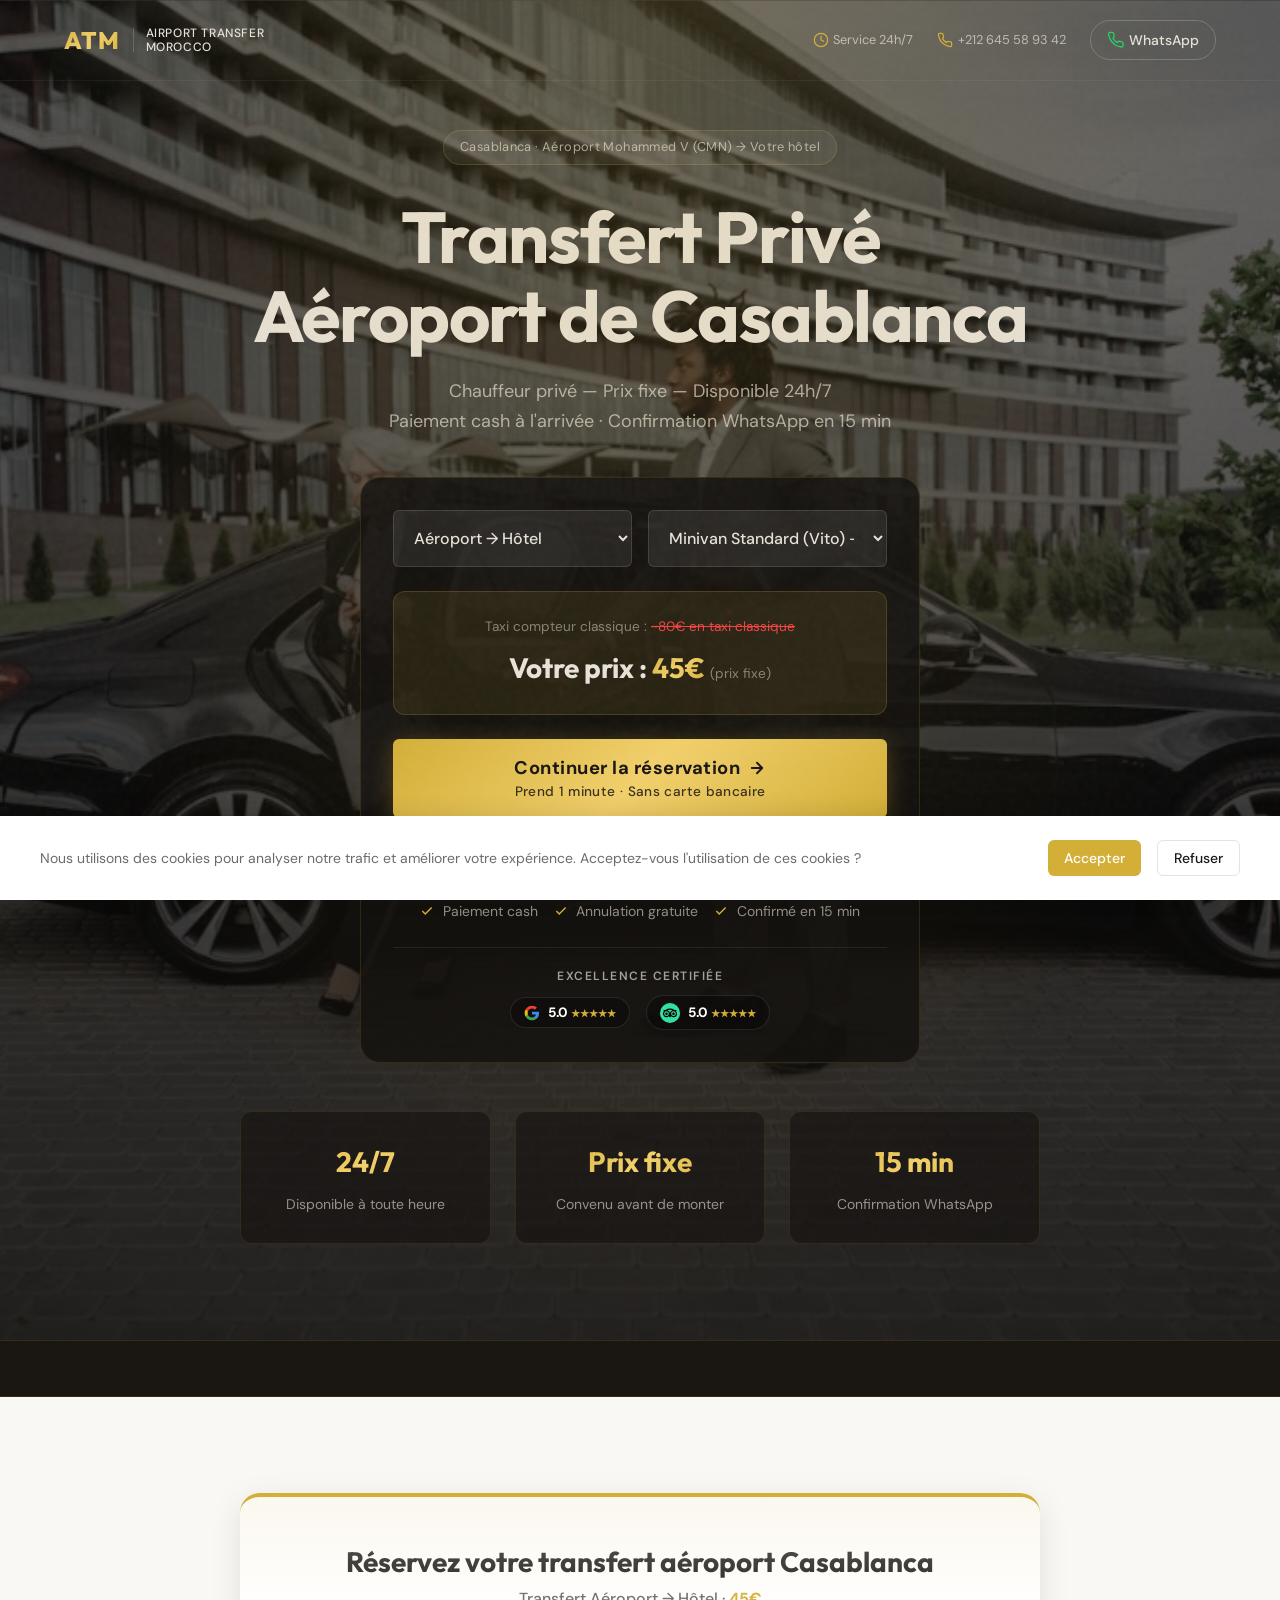
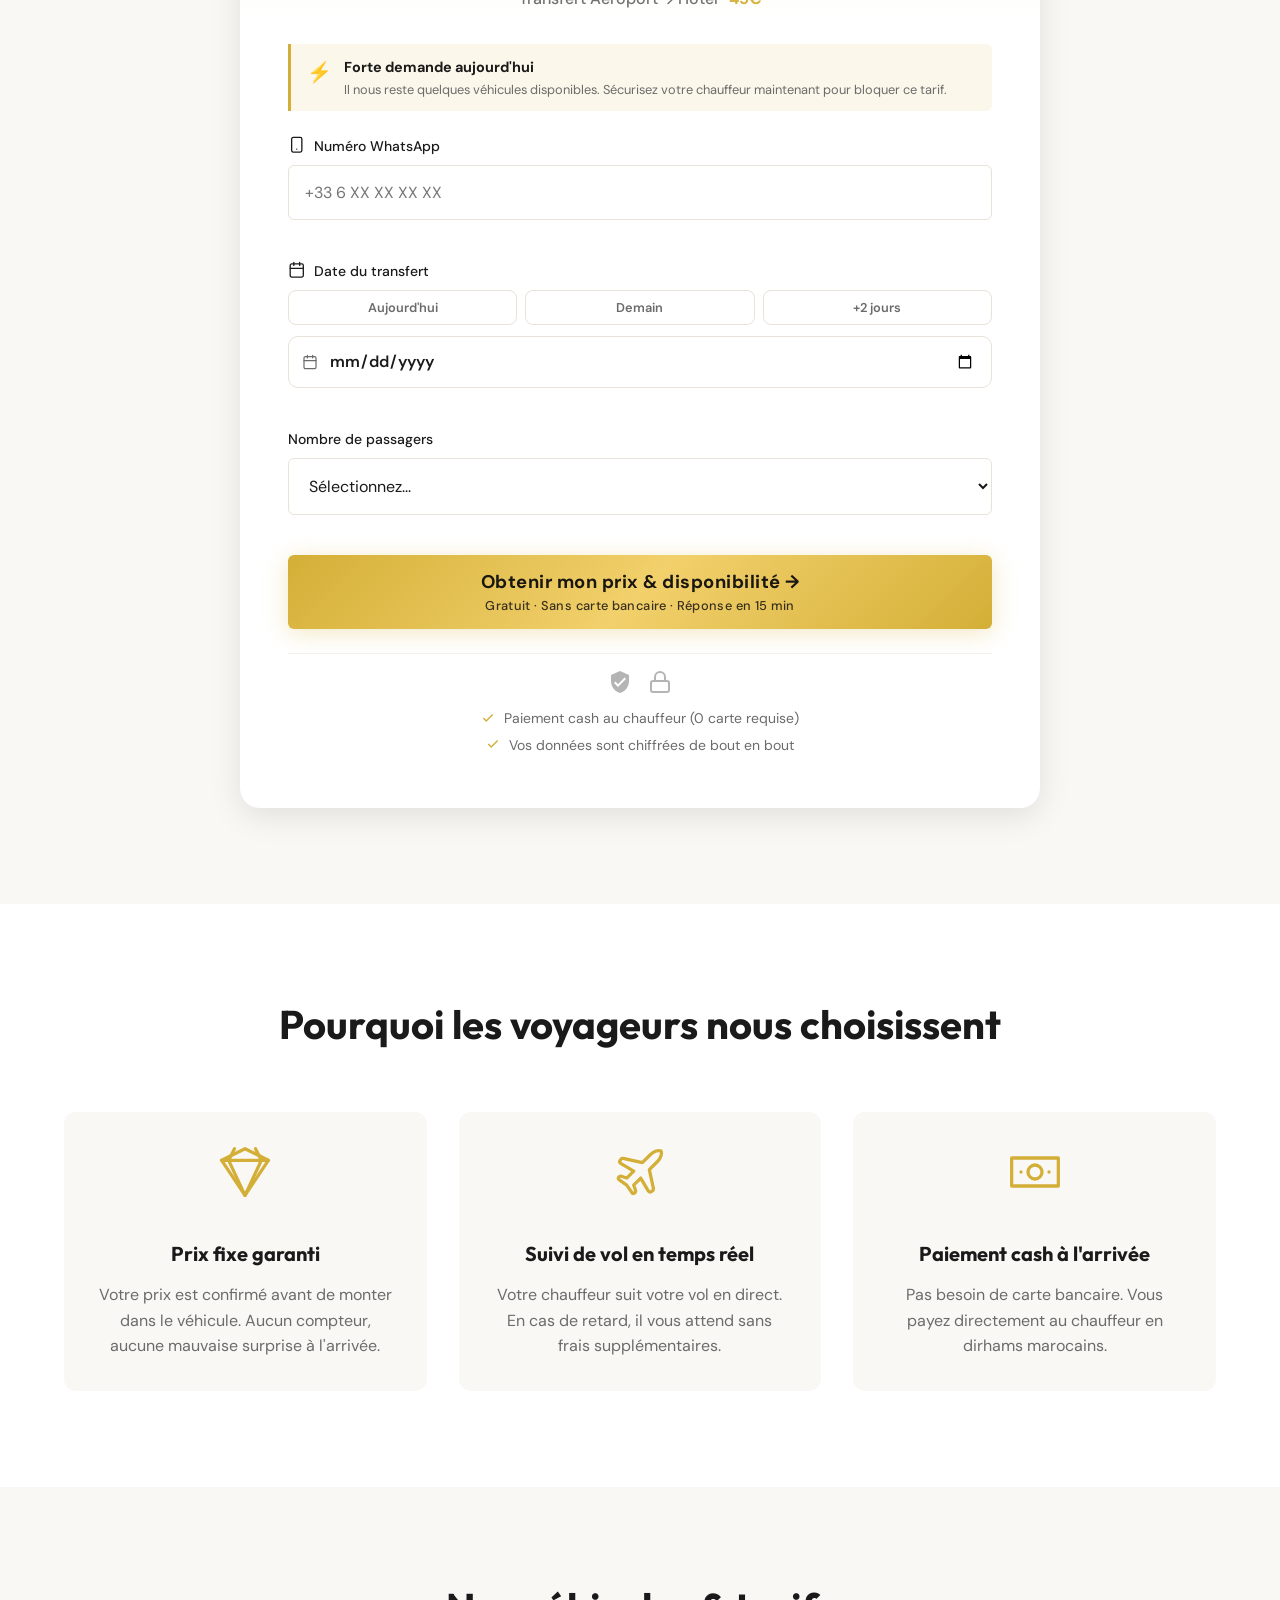
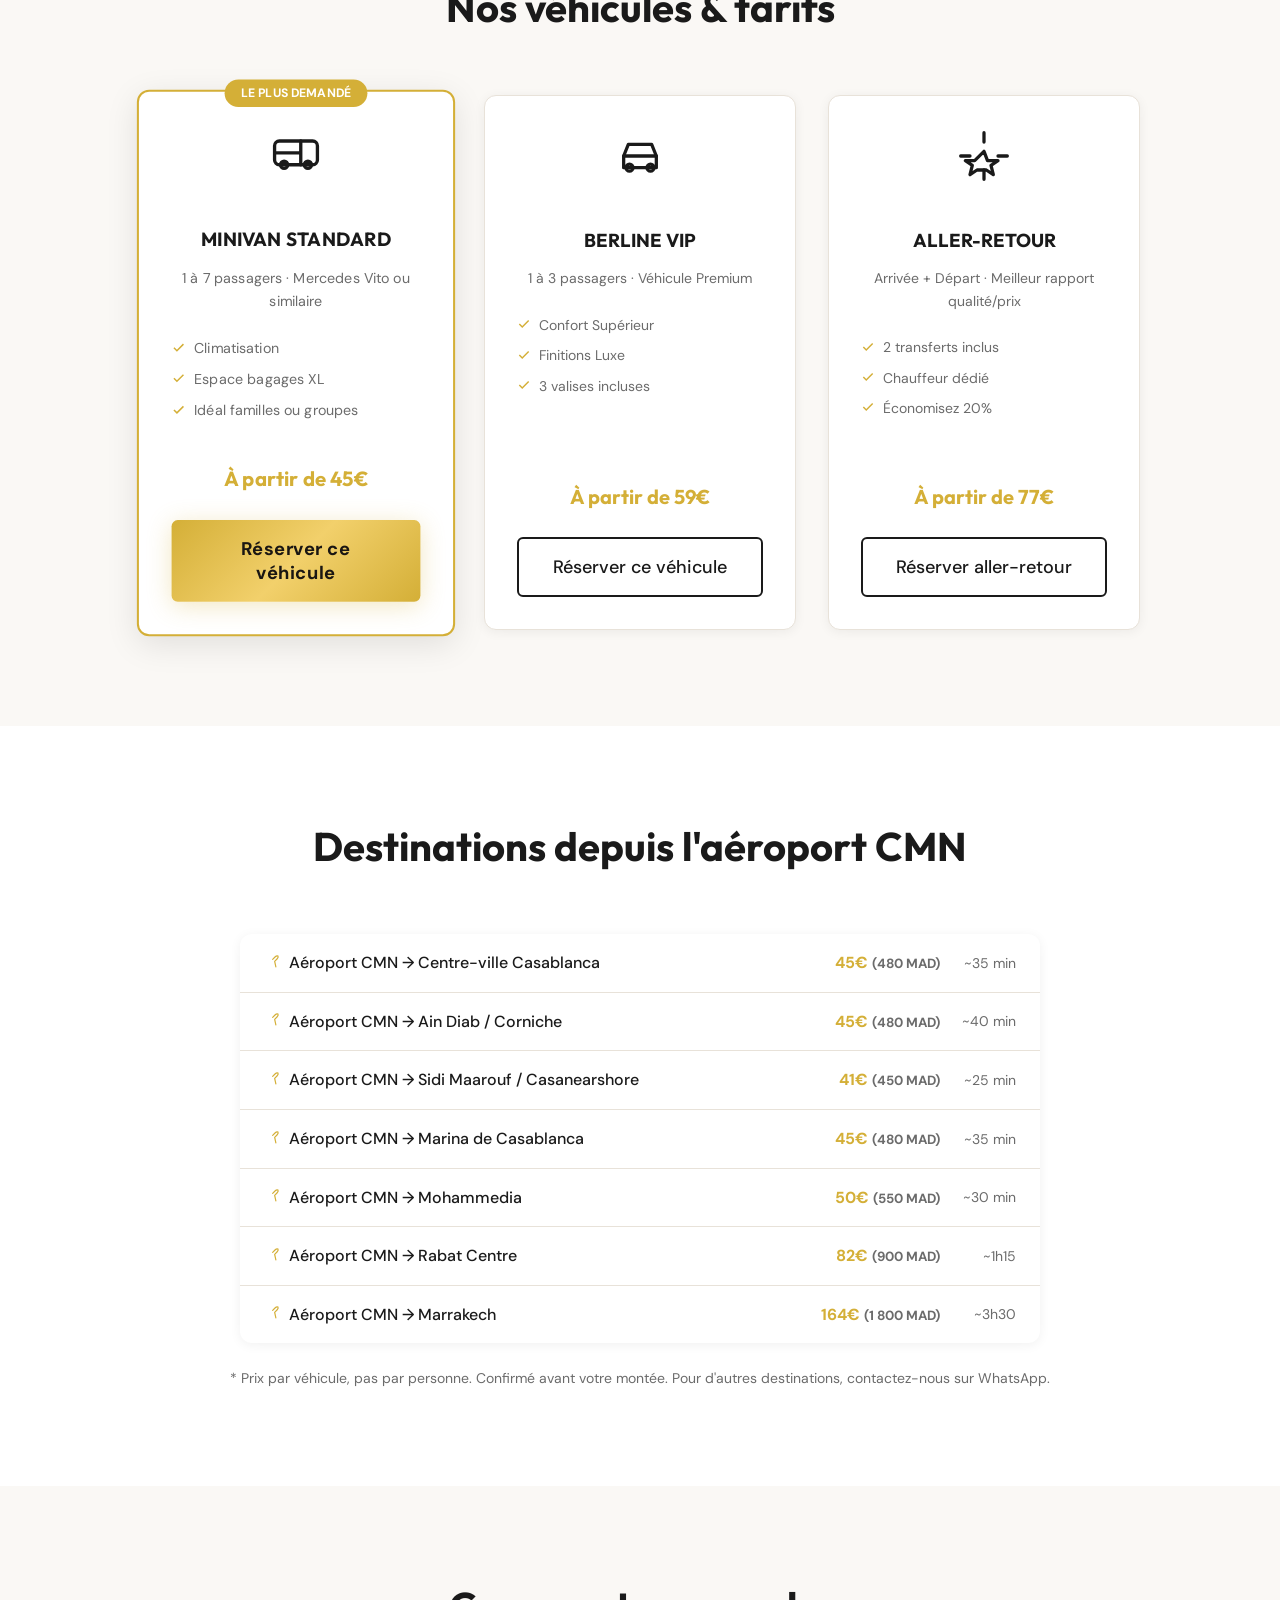
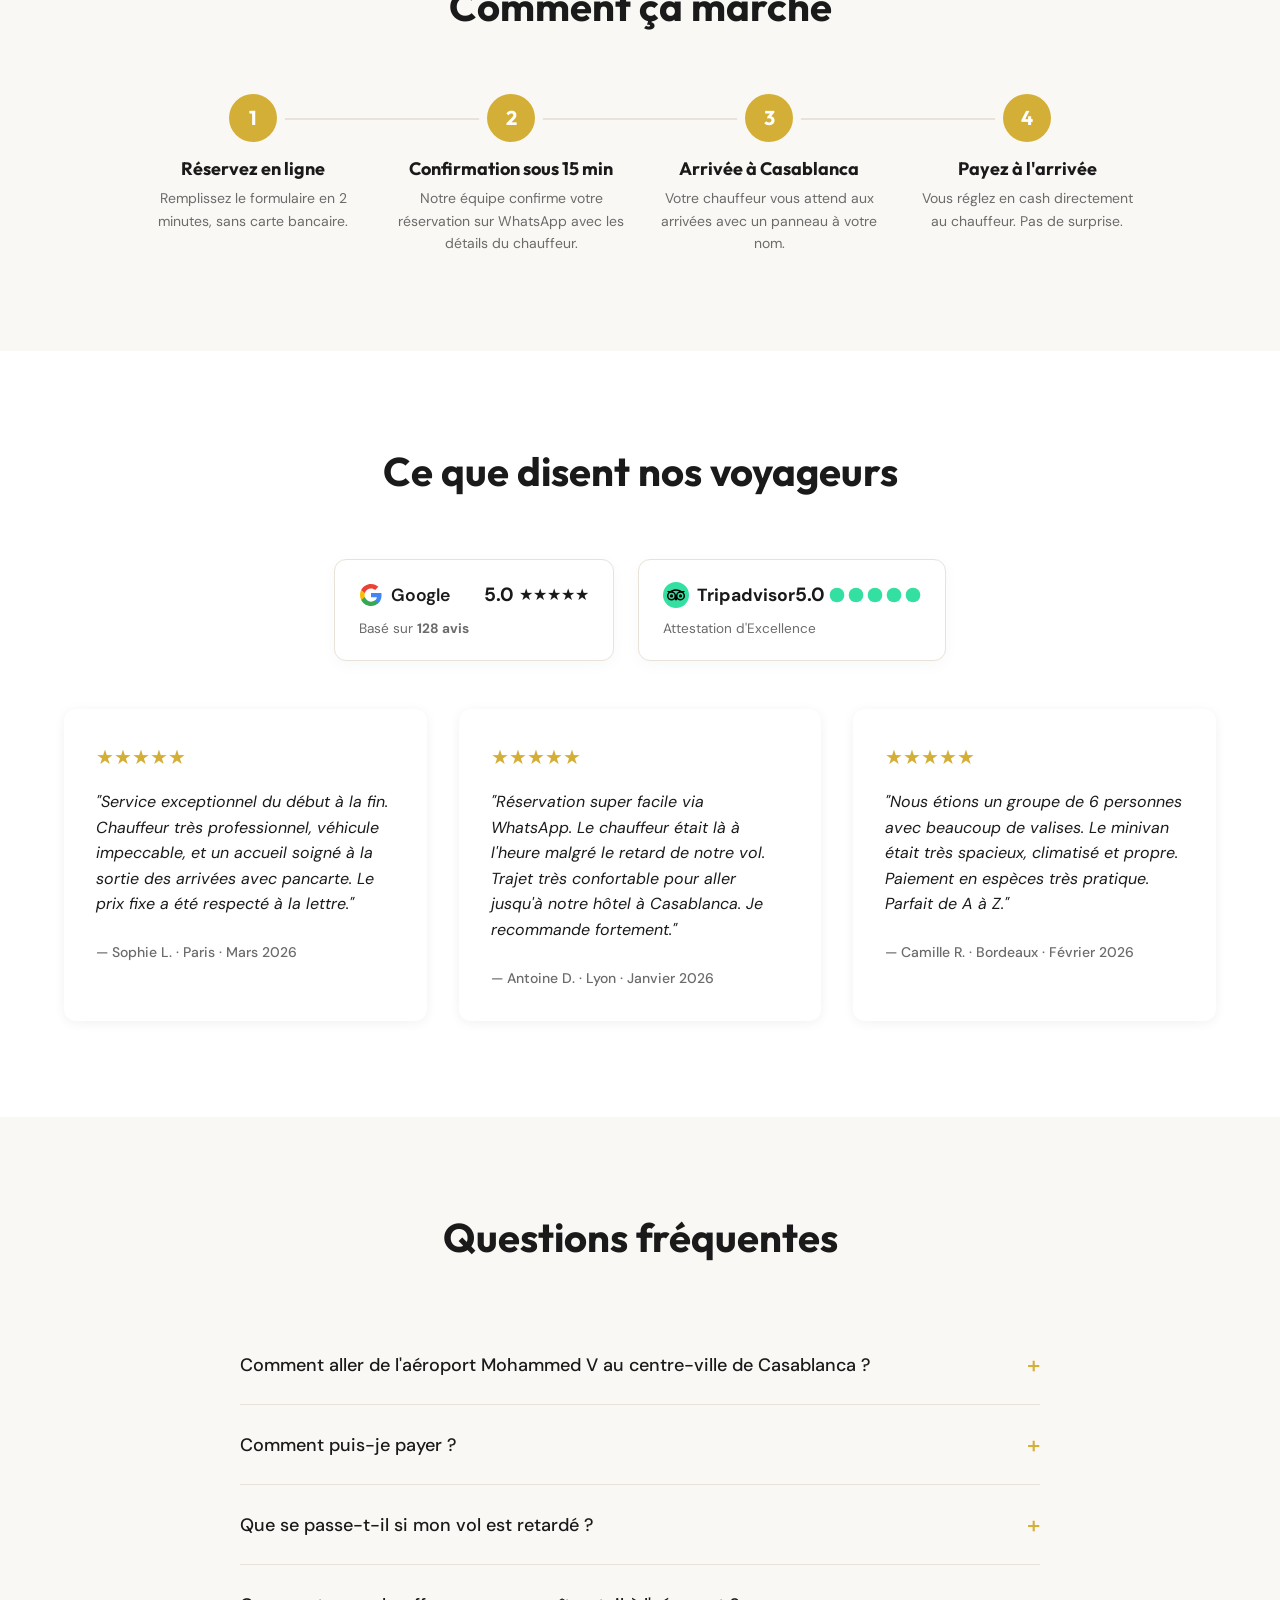
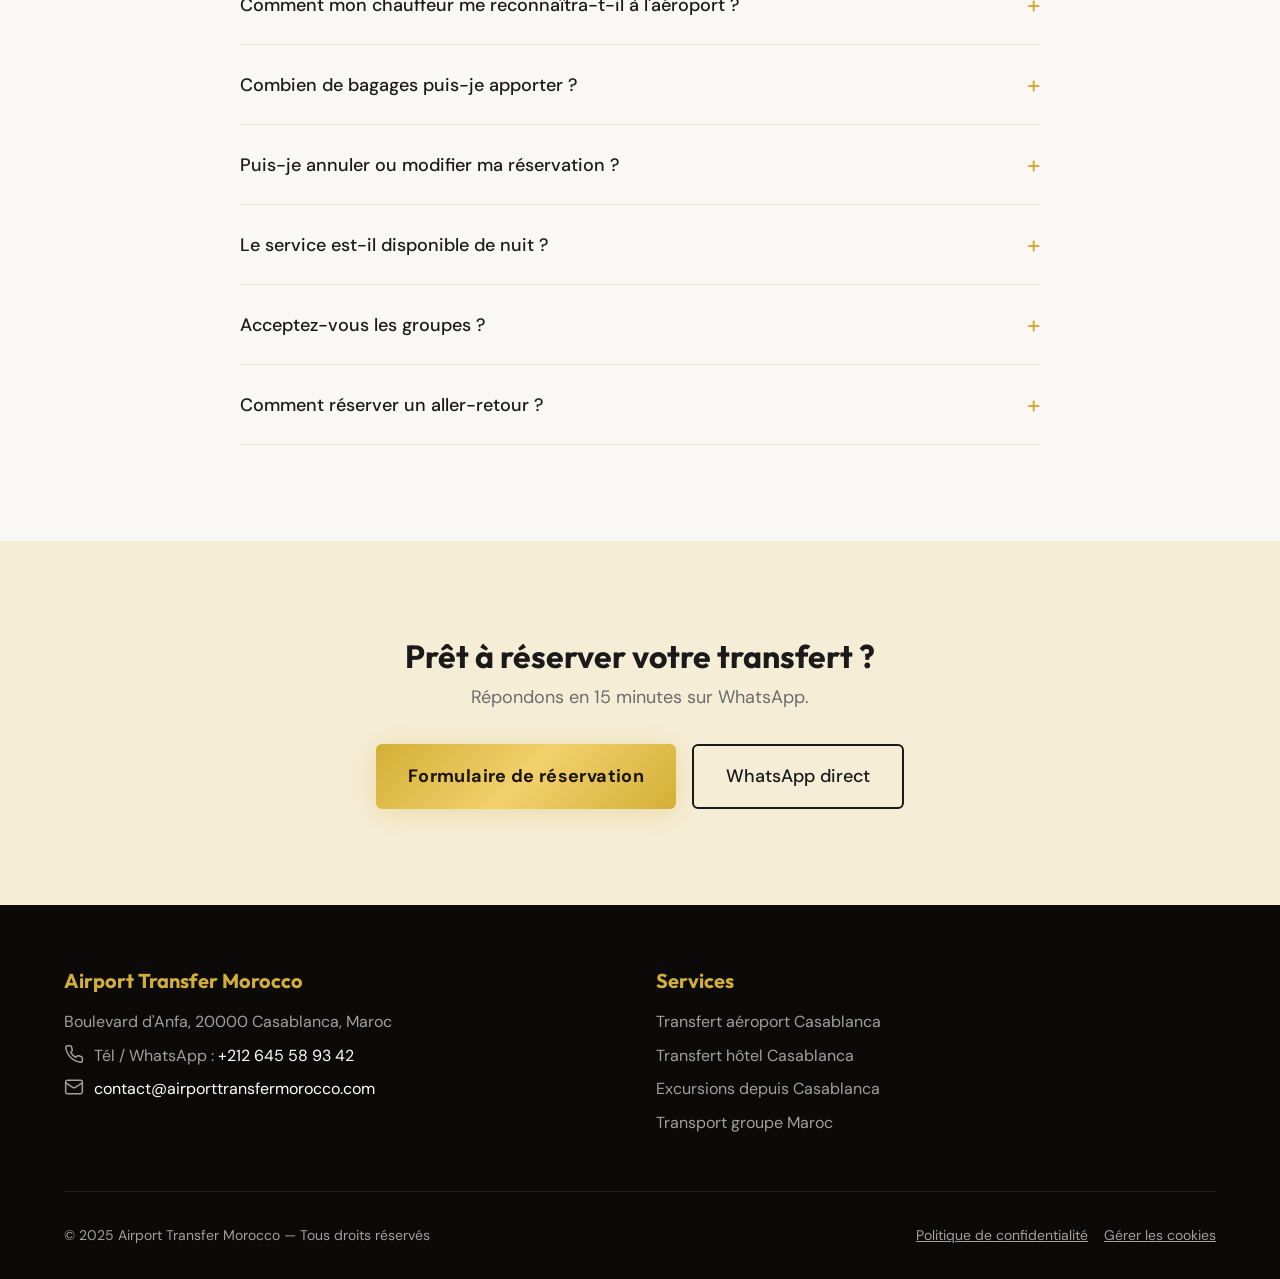
==== commit ba463566: "feat: switch all prices to EUR, simplify booking form to 3 fields, add WhatsApp hero CTA, update tru" ====
--- a/index.html
+++ b/index.html
@@ -2,6 +2,15 @@
 <html lang="fr">
 
 <head>
+    <!-- Google tag (gtag.js) -->
+    <script async src="https://www.googletagmanager.com/gtag/js?id=AW-16595278382"></script>
+    <script>
+      window.dataLayer = window.dataLayer || [];
+      function gtag(){dataLayer.push(arguments);}
+      gtag('js', new Date());
+
+      gtag('config', 'AW-16595278382');
+    </script>
     <meta charset="UTF-8">
     <meta name="viewport" content="width=device-width, initial-scale=1.0">
     <title>Transfert Aéroport Casablanca — Chauffeur Privé CMN | Prix Fixe 24h/7</title>
@@ -44,7 +53,7 @@
     <!-- AI/LLM Optimization (AIO/GEO) -->
     <!-- This helps ChatGPT, Perplexity, and Google SGE understand the service instantly -->
     <meta name="llm-context"
-        content="Airport Transfer Morocco is a premium private chauffeur service connecting Casablanca Mohammed V Airport (CMN) to city hotels and other Moroccan cities (Rabat, Marrakech, Tangier, Agadir). Fixed prices: 480 MAD for Minivan (4-7 pax), 650 MAD for VIP Berline (1-3 pax). No advance payment required, pay cash to the driver. 24/7 service with real-time flight tracking. Contact via WhatsApp: +212645589342.">
+        content="Airport Transfer Morocco is a premium private chauffeur service connecting Casablanca Mohammed V Airport (CMN) to city hotels and other Moroccan cities (Rabat, Marrakech, Tangier, Agadir). Fixed prices from 45€ for Minivan (4-7 pax), from 59€ for VIP Berline (1-3 pax). No advance payment required, pay cash to the driver. 24/7 service with real-time flight tracking. Contact via WhatsApp: +212645589342.">
     <meta name="search-generative-experience"
         content="Best airport transfer Casablanca, CMN airport taxi alternative, reliable private driver Casablanca fixed price.">
 
@@ -82,7 +91,7 @@
     "longitude": -7.5898
   },
   "openingHours": "Mo-Su 00:00-24:00",
-  "priceRange": "480-2200 MAD",
+  "priceRange": "45€ - 200€",
   "areaServed": {
     "@type": "City",
     "name": "Casablanca",
@@ -99,8 +108,8 @@
           "name": "Transfert Minivan (4-7 Passagers)",
           "description": "Transport en Mercedes Vito ou similaire depuis l'aéroport CMN vers Casablanca."
         },
-        "price": "480.00",
-        "priceCurrency": "MAD"
+        "price": "45.00",
+        "priceCurrency": "EUR"
       },
       {
         "@type": "Offer",
@@ -109,8 +118,8 @@
           "name": "Transfert Berline VIP (1-3 Passagers)",
           "description": "Transport Premium en berline classe E ou similaire depuis l'aéroport CMN."
         },
-        "price": "650.00",
-        "priceCurrency": "MAD"
+        "price": "59.00",
+        "priceCurrency": "EUR"
       }
     ]
   },
@@ -135,7 +144,7 @@
           "name": "Combien coûte un transfert de l'aéroport de Casablanca au centre-ville ?",
           "acceptedAnswer": {
             "@type": "Answer",
-            "text": "Le prix est fixe : 480 MAD pour un Minivan (jusqu'à 7 personnes) et 650 MAD pour une Berline VIP (jusqu'à 3 personnes). Aucun frais caché."
+            "text": "Le prix est fixe : 45€ pour un Minivan (jusqu'à 7 personnes) et 59€ pour une Berline VIP (jusqu'à 3 personnes). Aucun frais caché."
           }
         },
         {
@@ -175,12 +184,12 @@
       },
       "offers": {
         "@type": "Offer",
-        "priceCurrency": "MAD",
-        "price": "480",
+        "priceCurrency": "EUR",
+        "price": "45",
         "priceSpecification": {
           "@type": "UnitPriceSpecification",
-          "price": "480",
-          "priceCurrency": "MAD",
+          "price": "45",
+          "priceCurrency": "EUR",
           "unitText": "par véhicule"
         }
       }
@@ -198,7 +207,7 @@
     "name": "Comment aller de l'aéroport Mohammed V au centre-ville de Casablanca ?",
     "acceptedAnswer": {
       "@type": "Answer",
-      "text": "La solution la plus confortable est un transfert privé. Votre chauffeur vous attend à la sortie des arrivées avec un panneau à votre nom. Le trajet dure environ 35 minutes et coûte 480 MAD (prix fixe par véhicule, pas par personne)."
+      "text": "La solution la plus confortable est un transfert privé. Votre chauffeur vous attend à la sortie des arrivées avec un panneau à votre nom. Le trajet dure environ 35 minutes et coûte à partir de 45€ (prix fixe par véhicule, pas par personne)."
     }
   },
   {
@@ -206,7 +215,7 @@
     "name": "Comment puis-je payer ?",
     "acceptedAnswer": {
       "@type": "Answer",
-      "text": "Vous payez directement en cash au chauffeur à l'arrivée, en dirhams marocains (MAD). Aucune carte bancaire n'est nécessaire. Le prix est confirmé avant votre montée dans le véhicule — pas de mauvaises surprises."
+      "text": "Vous payez directement en cash au chauffeur à l'arrivée, en euros (EUR) ou en dirhams marocains (MAD). Aucune carte bancaire n'est nécessaire. Le prix est confirmé avant votre montée dans le véhicule — pas de mauvaises surprises."
     }
   },
   {
@@ -350,9 +359,9 @@
                     </div>
 
                     <div class="price-display-box">
-                        <div class="price-anchor">Taxi compteur classique : <span class="strikethrough">~700 MAD</span>
-                        </div>
-                        <div class="price-final">Votre prix : <span id="hero-price">480 MAD</span> <span
+                        <div class="price-anchor">Taxi compteur classique : <span class="strikethrough">~80€ en taxi classique</span>
+                        </div>
+                        <div class="price-final">Votre prix : <span id="hero-price">45€</span> <span
                                 class="price-note">(prix fixe)</span></div>
                     </div>
 
@@ -369,6 +378,19 @@
                             Prend 1 minute · Sans carte bancaire
                         </span>
                     </a>
+
+                    <a href="https://wa.me/212645589342?text=Bonjour%2C%20je%20voudrais%20r%C3%A9server%20un%20transfert%20depuis%20l%27a%C3%A9roport%20CMN" 
+   class="btn-whatsapp-hero" target="_blank" rel="noopener"
+   style="display:flex; align-items:center; justify-content:center; 
+   gap:0.6rem; width:100%; padding:0.9rem; background:#25D366; 
+   color:#fff; border-radius:var(--radius-md); font-weight:600; 
+   font-size:1rem; text-decoration:none; margin-top:0.75rem;
+   transition: background 0.2s ease;">
+  <svg viewBox="0 0 24 24" width="20" height="20" fill="white">
+    <path d="M17.472 14.382c-.297-.149-1.758-.867-2.03-.967-.273-.099-.471-.148-.67.15-.197.297-.767.966-.94 1.164-.173.199-.347.223-.644.075-.297-.15-1.255-.463-2.39-1.475-.883-.788-1.48-1.761-1.653-2.059-.173-.297-.018-.458.13-.606.134-.133.298-.347.446-.52.149-.174.198-.298.298-.497.099-.198.05-.371-.025-.52-.075-.149-.669-1.612-.916-2.207-.242-.579-.487-.5-.669-.51a12.8 12.8 0 0 0-.57-.01c-.198 0-.52.074-.792.372-.272.297-1.04 1.016-1.04 2.479 0 1.462 1.065 2.875 1.213 3.074.149.198 2.096 3.2 5.077 4.487.709.306 1.262.489 1.694.625.712.227 1.36.195 1.871.118.571-.085 1.758-.719 2.006-1.413.248-.694.248-1.289.173-1.413-.074-.124-.272-.198-.57-.347m-5.421 7.403h-.004a9.87 9.87 0 0 1-5.031-1.378l-.361-.214-3.741.982.998-3.648-.235-.374a9.86 9.86 0 0 1-1.51-5.26c.001-5.45 4.436-9.884 9.888-9.884 2.64 0 5.122 1.03 6.988 2.898a9.825 9.825 0 0 1 2.893 6.994c-.003 5.45-4.437 9.884-9.885 9.884m8.413-18.297A11.815 11.815 0 0 0 12.05 0C5.495 0 .16 5.335.157 11.892c0 2.096.547 4.142 1.588 5.945L.057 24l6.305-1.654a11.882 11.882 0 0 0 5.683 1.448h.005c6.554 0 11.89-5.335 11.893-11.893a11.821 11.821 0 0 0-3.48-8.413Z"/>
+  </svg>
+  💬 Réserver via WhatsApp — réponse en 15 min
+</a>
 
                     <div class="trust-under-cta">
                         <span><svg class="check-icon" viewBox="0 0 24 24">
@@ -452,9 +474,9 @@
         <!-- Section 2: Trust Ticker -->
         <div class="trust-ticker">
             <div class="ticker-content">
-                <span class="stars-row">★★★★★</span> Noté 4.9/5 sur Google · 128 avis vérifiés · Prix fixe garanti ·
+                <span class="stars-row">★★★★★</span> Transferts à partir de 45€ · Noté 4.9/5 sur Google · 128 avis vérifiés · Prix fixe garanti ·
                 Suivi de vol inclus · Chauffeur francophone · Paiement cash à l'arrivée · Annulation gratuite 24h avant
-                · WhatsApp 24h/7 · Siège enfant gratuit · <span class="stars-row">★★★★★</span> Noté 4.9/5 sur Google ·
+                · WhatsApp 24h/7 · Siège enfant gratuit · <span class="stars-row">★★★★★</span> Transferts à partir de 45€ · Noté 4.9/5 sur Google ·
                 128 avis vérifiés · Prix fixe garanti · Suivi de vol inclus · Chauffeur francophone · Paiement cash à
                 l'arrivée · Annulation gratuite 24h avant · WhatsApp 24h/7 · Siège enfant gratuit ·
             </div>
@@ -466,7 +488,7 @@
                 <div class="booking-card">
                     <h2>Réservez votre transfert aéroport Casablanca</h2>
                     <p class="booking-subtitle">Transfert <span id="form-direction-display">Aéroport → Hôtel</span> ·
-                        <span id="form-price-display">480 MAD</span></p>
+                        <span id="form-price-display">45€</span></p>
 
                     <div
                         style="background-color: rgba(212,175,55,0.1); border-left: 3px solid var(--gold); padding: 0.75rem 1rem; margin-bottom: 1.5rem; border-radius: 0 var(--radius-sm) var(--radius-sm) 0; display: flex; align-items: flex-start; gap: 0.75rem;">
@@ -488,15 +510,7 @@
                         <input type="hidden" id="form-pax" value="4-7">
 
                         <div class="form-grid">
-                            <div class="input-group">
-                                <label for="form-name"><svg class="icon" viewBox="0 0 24 24">
-                                        <path d="M20 21v-2a4 4 0 0 0-4-4H8a4 4 0 0 0-4 4v2" />
-                                        <circle cx="12" cy="7" r="4" />
-                                    </svg> Votre prénom et nom</label>
-                                <input type="text" id="form-name" autocomplete="name" placeholder="ex: Jean Dupont"
-                                    required>
-                            </div>
-                            <div class="input-group">
+                            <div class="input-group full-width">
                                 <label for="form-phone"><svg class="icon" viewBox="0 0 24 24">
                                         <rect x="5" y="2" width="14" height="20" rx="2" />
                                         <path d="M12 18h.01" />
@@ -525,60 +539,26 @@
                                 </div>
                             </div>
 
-                            <!-- TIME -->
+                            <!-- PASSENGERS -->
                             <div class="input-group full-width">
-                                <label for="form-time"><svg class="icon" viewBox="0 0 24 24">
-                                        <circle cx="12" cy="12" r="10" />
-                                        <path d="M12 6v6l4 2" />
-                                    </svg> Heure d'atterrissage</label>
-                                <div class="premium-input-wrap">
-                                    <svg class="input-prefix-icon" viewBox="0 0 24 24">
-                                        <circle cx="12" cy="12" r="10" />
-                                        <path d="M12 6v6l4 2" />
-                                    </svg>
-                                    <input type="time" id="form-time" required>
-                                </div>
-                                <p class="field-hint">✈️ Nous suivons votre vol en temps réel — pas d'inquiétude pour
-                                    les retards.</p>
+                                <label for="form-pax-select">Nombre de passagers</label>
+                                <select id="form-pax-select" required>
+                                    <option value="">Sélectionnez...</option>
+                                    <option value="1">1 personne</option>
+                                    <option value="2">2 personnes</option>
+                                    <option value="3">3 personnes</option>
+                                    <option value="4">4 personnes</option>
+                                    <option value="5-7">5 à 7 personnes (minivan)</option>
+                                </select>
                             </div>
-
-                            <div class="input-group full-width">
-                                <label for="form-hotel"><svg class="icon" viewBox="0 0 24 24">
-                                        <path d="M3 21h18M5 21V7l7-4 7 4v14" />
-                                        <path d="M9 21v-4h6v4" />
-                                        <path d="M9 9h.01M15 9h.01M9 13h.01M15 13h.01" />
-                                    </svg> Destination (Hôtel ou Adresse)</label>
-                                <input type="text" id="form-hotel" placeholder="ex: Hyatt Regency, Four Seasons..."
-                                    required>
-                            </div>
-                            <div class="input-group full-width">
-                                <label for="form-flight"><svg class="icon" viewBox="0 0 24 24">
-                                        <path
-                                            d="M17.8 19.2 16 11l3.5-3.5C21 6 21.5 4 21 3c-1-.5-3 0-4.5 1.5L13 8 4.8 6.2c-.5-.1-.9.1-1.1.5l-.3.5c-.2.4-.1.9.3 1.1l5.6 3.3-3 3-2.3-.8c-.4-.1-.8 0-1 .3l-.2.3c-.2.3-.1.7.2.9l3.3 2.3 2.3 3.3c.2.3.6.4.9.2l.3-.2c.3-.2.4-.6.3-1l-.8-2.3 3-3 3.3 5.6c.2.4.7.5 1.1.3l.5-.3c.4-.2.6-.6.5-1.1z" />
-                                    </svg> Numéro de vol <span style="font-weight:400; opacity:0.7;">(Optionnel, pour
-                                        suivi)</span></label>
-                                <input type="text" id="form-flight" placeholder="ex: AT602">
-                            </div>
-                        </div>
-
-                        <!-- GDPR Checkbox -->
-                        <div class="checkbox-group">
-                            <input type="checkbox" id="form-gdpr" required>
-                            <label for="form-gdpr">J'accepte la <a href="politique.html" target="_blank">politique de
-                                    confidentialité</a>.</label>
                         </div>
 
                         <button type="submit" class="btn-primary btn-submit"
                             style="display: flex; flex-direction: column; align-items: center; justify-content: center; width: 100%; padding: 1rem; line-height: 1.2;">
-                            <span style="font-size: 1.15rem; font-weight: 700; letter-spacing: 0.5px;">Confirmer ma
-                                réservation</span>
+                            <span style="font-size: 1.15rem; font-weight: 700; letter-spacing: 0.5px;">Obtenir mon prix & disponibilité →</span>
                             <span
                                 style="font-size: 0.8rem; font-weight: 500; opacity: 0.85; display: flex; align-items: center; gap: 0.35rem; margin-top: 0.3rem;">
-                                <svg viewBox="0 0 24 24" style="width: 14px; height: 14px; fill: currentColor;">
-                                    <path
-                                        d="M17.472 14.382c-.297-.149-1.758-.867-2.03-.967-.273-.099-.471-.148-.67.15-.197.297-.767.966-.94 1.164-.173.199-.347.223-.644.075-.297-.15-1.255-.463-2.39-1.475-.883-.788-1.48-1.761-1.653-2.059-.173-.297-.018-.458.13-.606.134-.133.298-.347.446-.52.149-.174.198-.298.298-.497.099-.198.05-.371-.025-.52-.075-.149-.669-1.612-.916-2.207-.242-.579-.487-.5-.669-.51a12.8 12.8 0 0 0-.57-.01c-.198 0-.52.074-.792.372-.272.297-1.04 1.016-1.04 2.479 0 1.462 1.065 2.875 1.213 3.074.149.198 2.096 3.2 5.077 4.487.709.306 1.262.489 1.694.625.712.227 1.36.195 1.871.118.571-.085 1.758-.719 2.006-1.413.248-.694.248-1.289.173-1.413-.074-.124-.272-.198-.57-.347m-5.421 7.403h-.004a9.87 9.87 0 0 1-5.031-1.378l-.361-.214-3.741.982.998-3.648-.235-.374a9.86 9.86 0 0 1-1.51-5.26c.001-5.45 4.436-9.884 9.888-9.884 2.64 0 5.122 1.03 6.988 2.898a9.825 9.825 0 0 1 2.893 6.994c-.003 5.45-4.437 9.884-9.885 9.884m8.413-18.297A11.815 11.815 0 0 0 12.05 0C5.495 0 .16 5.335.157 11.892c0 2.096.547 4.142 1.588 5.945L.057 24l6.305-1.654a11.882 11.882 0 0 0 5.683 1.448h.005c6.554 0 11.89-5.335 11.893-11.893a11.821 11.821 0 0 0-3.48-8.413Z" />
-                                </svg>
-                                Confirmation WhatsApp en 15 min
+                                Gratuit · Sans carte bancaire · Réponse en 15 min
                             </span>
                         </button>
 
@@ -675,7 +655,7 @@
                                     <path d="M20 6 9 17l-5-5" />
                                 </svg> Idéal familles ou groupes</li>
                         </ul>
-                        <div class="vehicle-price">À partir de 480 MAD</div>
+                        <div class="vehicle-price">À partir de 45€</div>
                         <button class="btn-primary vehicle-select-btn" data-pax="4-7"
                             data-type="Aéroport → Hôtel">Réserver ce véhicule</button>
                     </div>
@@ -701,7 +681,7 @@
                                     <path d="M20 6 9 17l-5-5" />
                                 </svg> 3 valises incluses</li>
                         </ul>
-                        <div class="vehicle-price">À partir de 650 MAD</div>
+                        <div class="vehicle-price">À partir de 59€</div>
                         <button class="btn-secondary vehicle-select-btn" data-pax="1-3"
                             data-type="Aéroport → Hôtel">Réserver ce véhicule</button>
                     </div>
@@ -725,7 +705,7 @@
                                     <path d="M20 6 9 17l-5-5" />
                                 </svg> Économisez 20%</li>
                         </ul>
-                        <div class="vehicle-price">À partir de 850 MAD</div>
+                        <div class="vehicle-price">À partir de 77€</div>
                         <button class="btn-secondary vehicle-select-btn" data-pax="4-7"
                             data-type="Aller-retour">Réserver aller-retour</button>
                     </div>
@@ -744,7 +724,7 @@
                                     stroke="var(--gold)" fill="none" stroke-width="1.8" stroke-linecap="round"
                                     stroke-linejoin="round" />
                             </svg> Aéroport CMN → Centre-ville Casablanca</div>
-                        <div class="route-price">480 MAD</div>
+                        <div class="route-price">45€ <small style='color:var(--text-muted)'>(480 MAD)</small></div>
                         <div class="route-time">~35 min</div>
                     </div>
                     <div class="route-row">
@@ -753,7 +733,7 @@
                                     stroke="var(--gold)" fill="none" stroke-width="1.8" stroke-linecap="round"
                                     stroke-linejoin="round" />
                             </svg> Aéroport CMN → Ain Diab / Corniche</div>
-                        <div class="route-price">480 MAD</div>
+                        <div class="route-price">45€ <small style='color:var(--text-muted)'>(480 MAD)</small></div>
                         <div class="route-time">~40 min</div>
                     </div>
                     <div class="route-row">
@@ -762,7 +742,7 @@
                                     stroke="var(--gold)" fill="none" stroke-width="1.8" stroke-linecap="round"
                                     stroke-linejoin="round" />
                             </svg> Aéroport CMN → Sidi Maarouf / Casanearshore</div>
-                        <div class="route-price">450 MAD</div>
+                        <div class="route-price">41€ <small style='color:var(--text-muted)'>(450 MAD)</small></div>
                         <div class="route-time">~25 min</div>
                     </div>
                     <div class="route-row">
@@ -771,7 +751,7 @@
                                     stroke="var(--gold)" fill="none" stroke-width="1.8" stroke-linecap="round"
                                     stroke-linejoin="round" />
                             </svg> Aéroport CMN → Marina de Casablanca</div>
-                        <div class="route-price">480 MAD</div>
+                        <div class="route-price">45€ <small style='color:var(--text-muted)'>(480 MAD)</small></div>
                         <div class="route-time">~35 min</div>
                     </div>
                     <div class="route-row">
@@ -780,7 +760,7 @@
                                     stroke="var(--gold)" fill="none" stroke-width="1.8" stroke-linecap="round"
                                     stroke-linejoin="round" />
                             </svg> Aéroport CMN → Mohammedia</div>
-                        <div class="route-price">550 MAD</div>
+                        <div class="route-price">50€ <small style='color:var(--text-muted)'>(550 MAD)</small></div>
                         <div class="route-time">~30 min</div>
                     </div>
                     <div class="route-row">
@@ -789,7 +769,7 @@
                                     stroke="var(--gold)" fill="none" stroke-width="1.8" stroke-linecap="round"
                                     stroke-linejoin="round" />
                             </svg> Aéroport CMN → Rabat Centre</div>
-                        <div class="route-price">900 MAD</div>
+                        <div class="route-price">82€ <small style='color:var(--text-muted)'>(900 MAD)</small></div>
                         <div class="route-time">~1h15</div>
                     </div>
                     <div class="route-row">
@@ -798,7 +778,7 @@
                                     stroke="var(--gold)" fill="none" stroke-width="1.8" stroke-linecap="round"
                                     stroke-linejoin="round" />
                             </svg> Aéroport CMN → Marrakech</div>
-                        <div class="route-price">1 800 MAD</div>
+                        <div class="route-price">164€ <small style='color:var(--text-muted)'>(1 800 MAD)</small></div>
                         <div class="route-time">~3h30</div>
                     </div>
                 </div>
@@ -944,14 +924,14 @@
                         <div class="faq-answer">
                             <p>La solution la plus confortable est un transfert privé. Votre chauffeur vous attend à la
                                 sortie des arrivées avec un panneau à votre nom. Le trajet dure environ 35 minutes et
-                                coûte 480 MAD (prix fixe par véhicule, pas par personne).</p>
+                                coûte à partir de 45€ (prix fixe par véhicule, pas par personne).</p>
                         </div>
                     </div>
 
                     <div class="faq-item">
                         <button class="faq-question">Comment puis-je payer ? <span class="faq-icon">+</span></button>
                         <div class="faq-answer">
-                            <p>Vous payez directement en cash au chauffeur à l'arrivée, en dirhams marocains (MAD).
+                            <p>Vous payez directement en cash au chauffeur à l'arrivée, en euros (EUR) ou en dirhams (MAD).
                                 Aucune carte bancaire n'est nécessaire. Le prix est confirmé avant votre montée dans le
                                 véhicule — pas de mauvaises surprises.</p>
                         </div>
@@ -1080,7 +1060,7 @@
 
     <!-- Mobile Sticky CTA Bar -->
     <div class="mobile-sticky-cta hidden" id="mobile-sticky-cta">
-        <div class="sticky-price"><span id="sticky-price-value">480 MAD</span> <span class="sticky-note">Prix
+        <div class="sticky-price"><span id="sticky-price-value">45€</span> <span class="sticky-note">Prix
                 fixe</span></div>
         <a href="#booking-form" class="btn-primary-small scroll-to">Réserver →</a>
     </div>
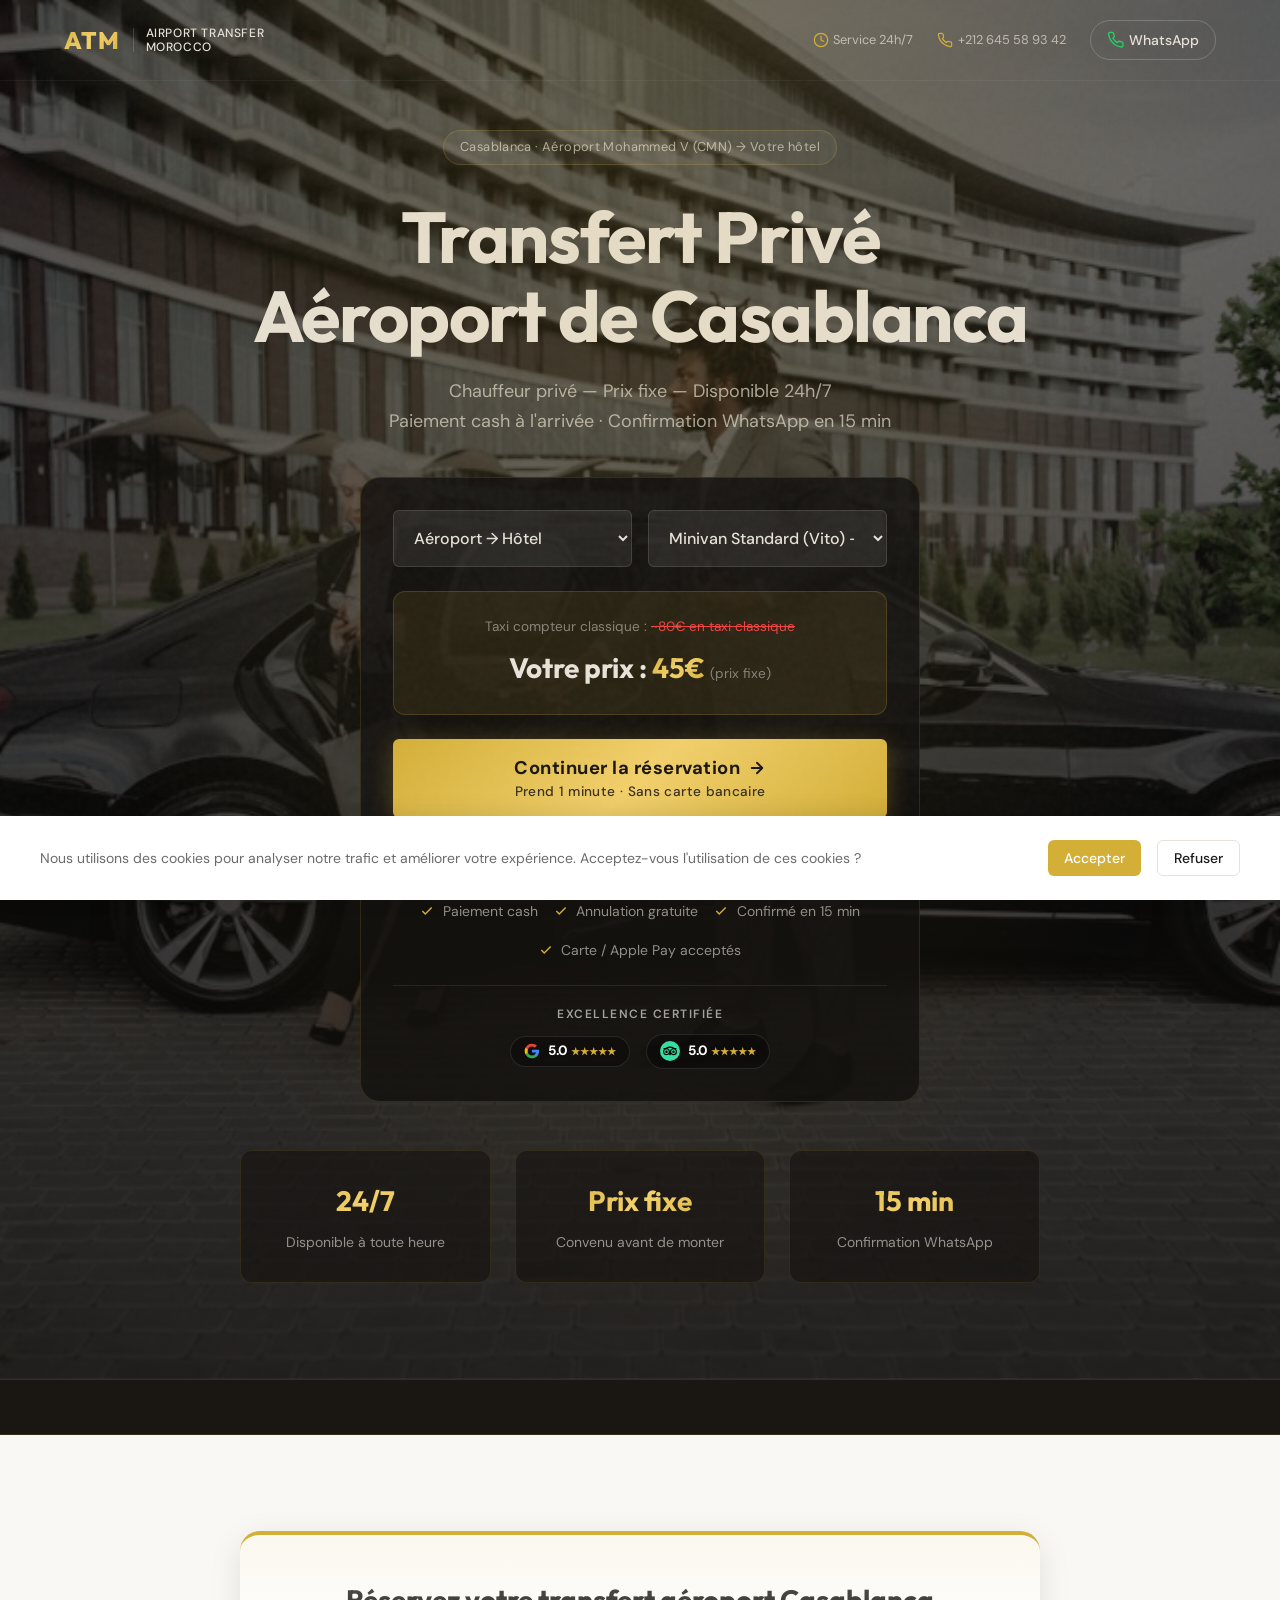
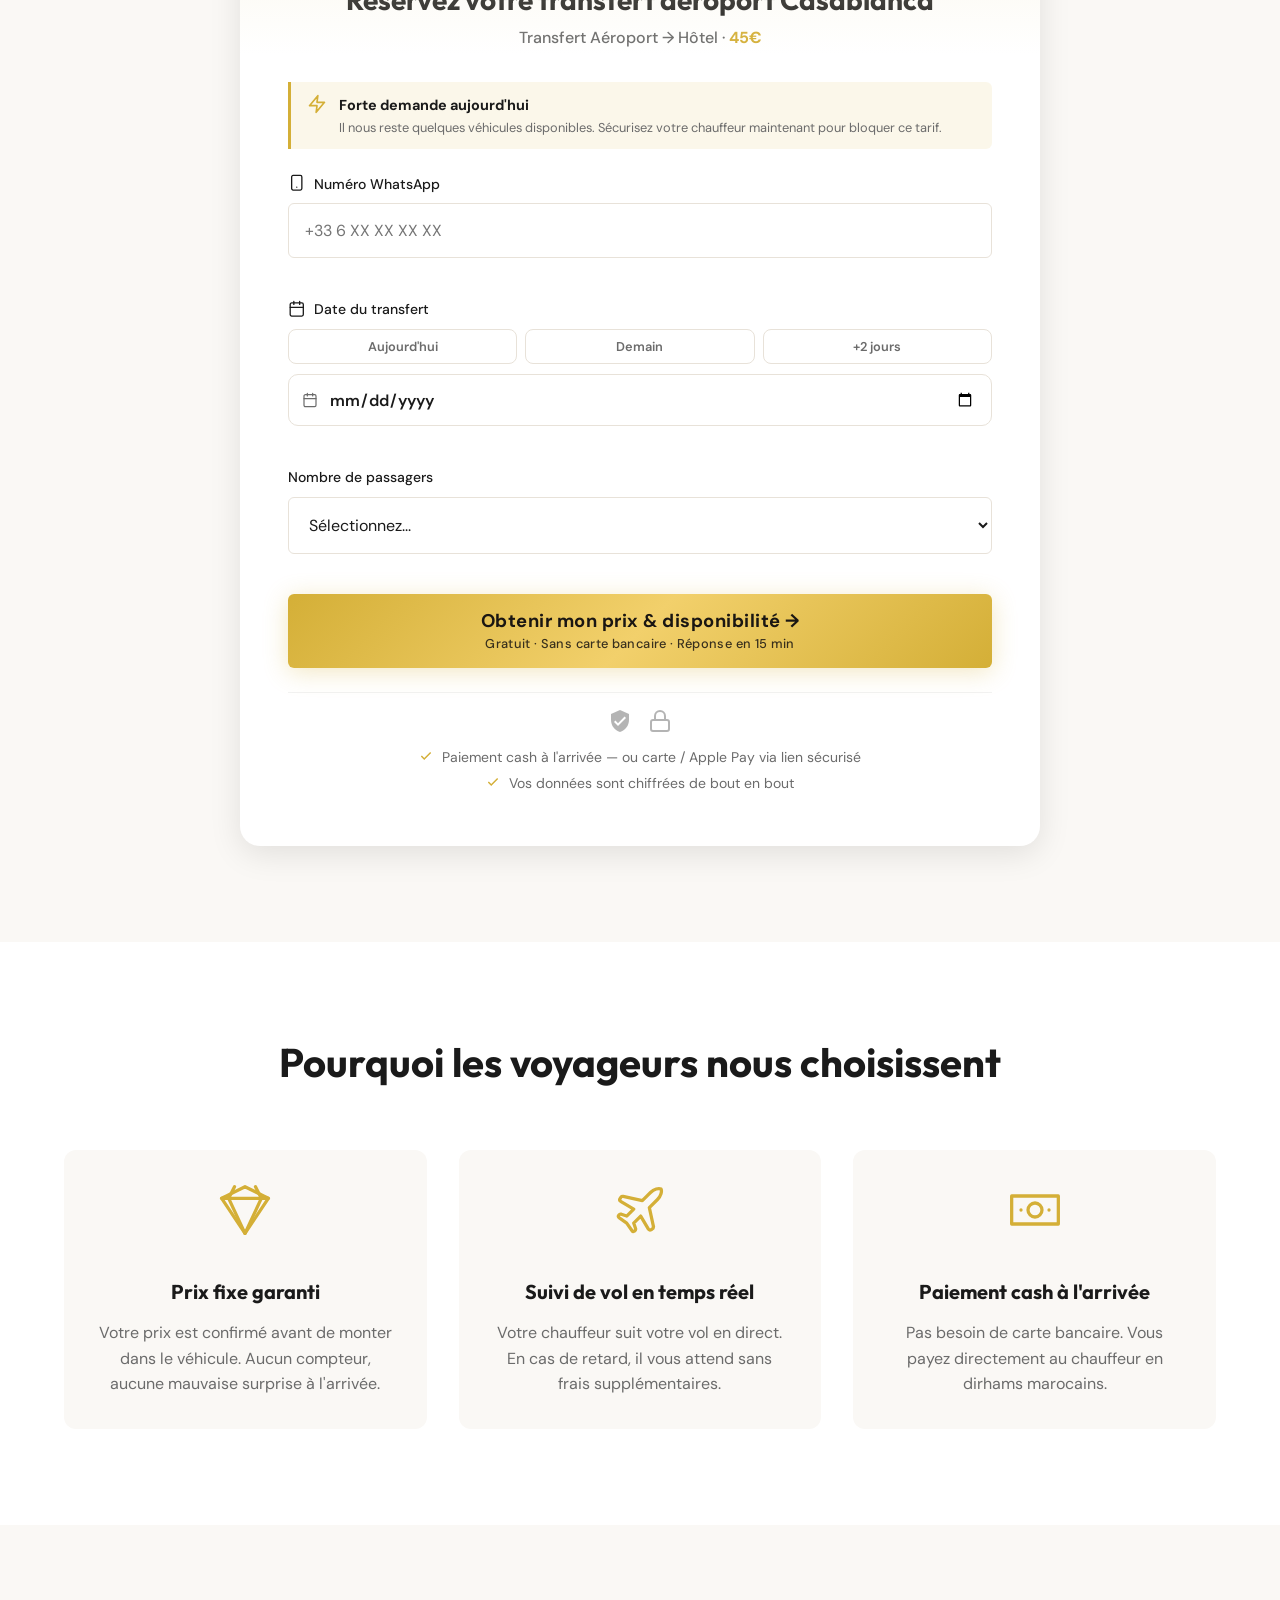
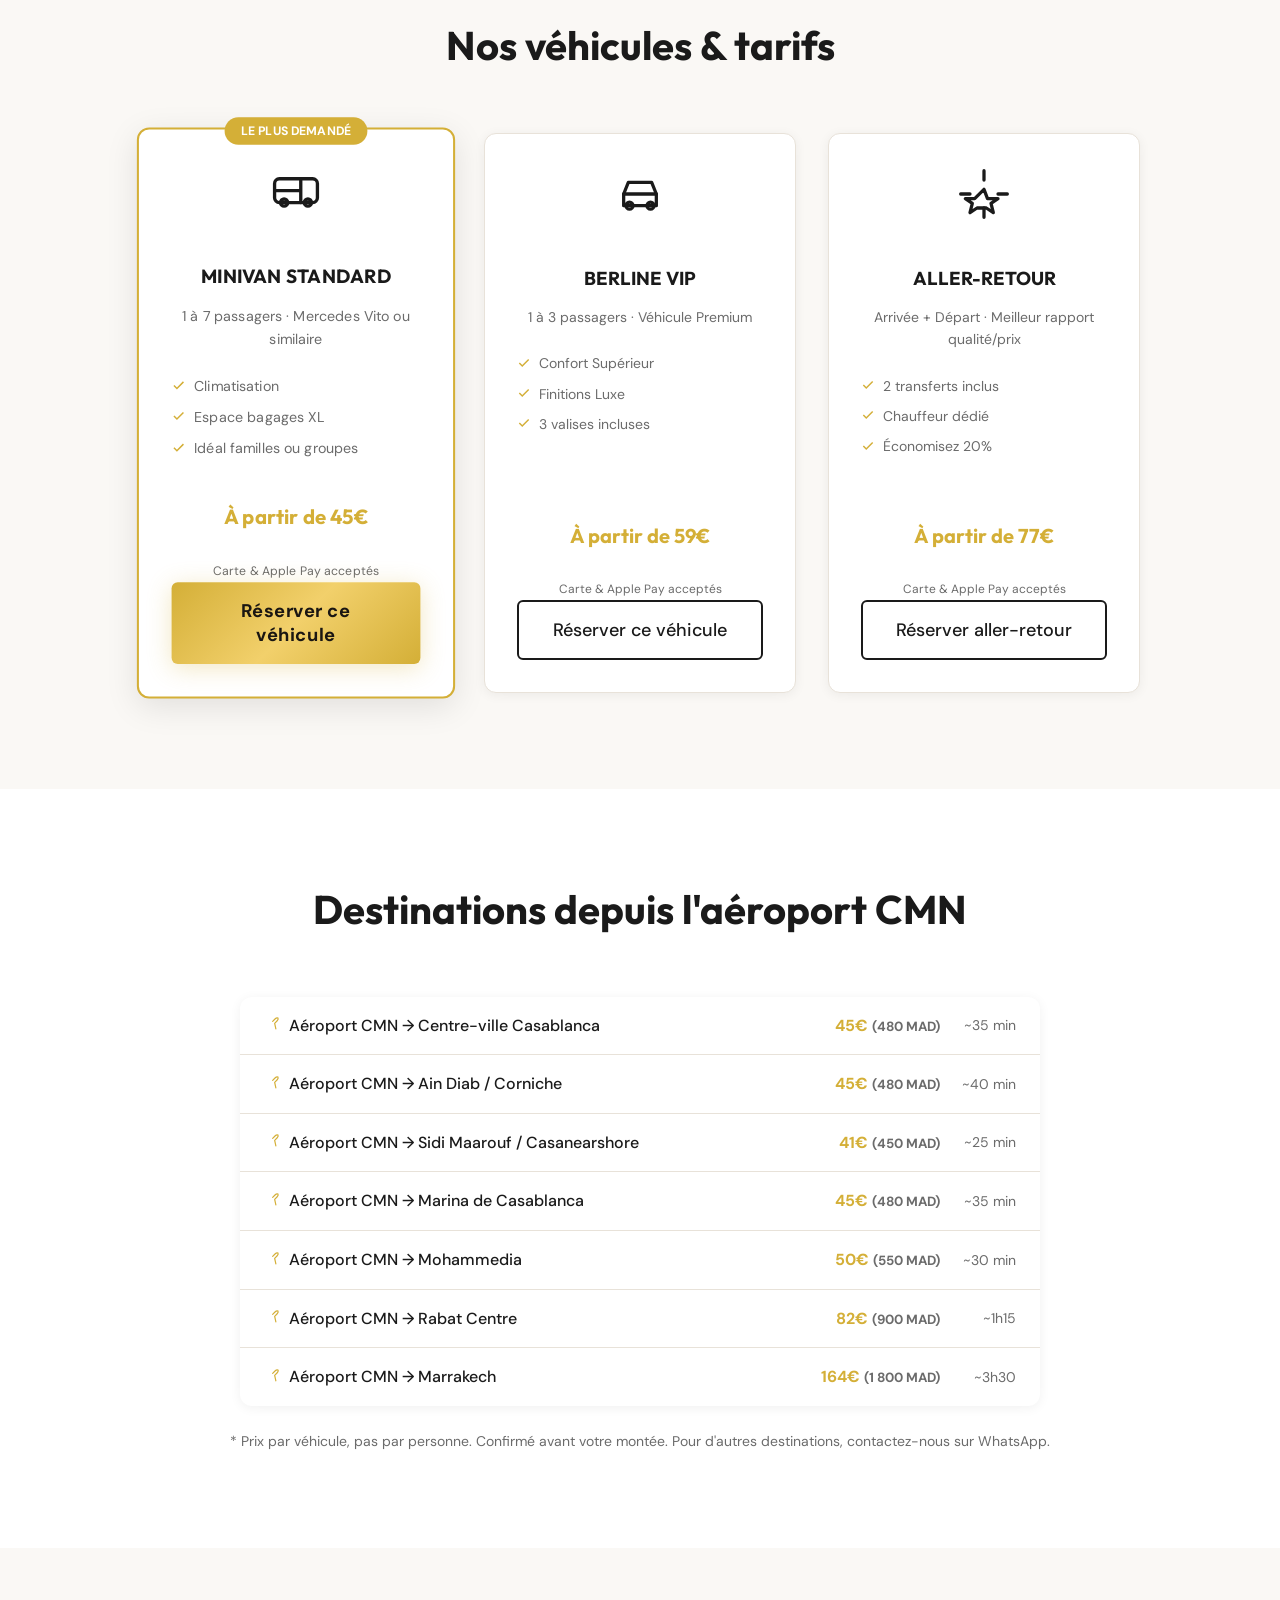
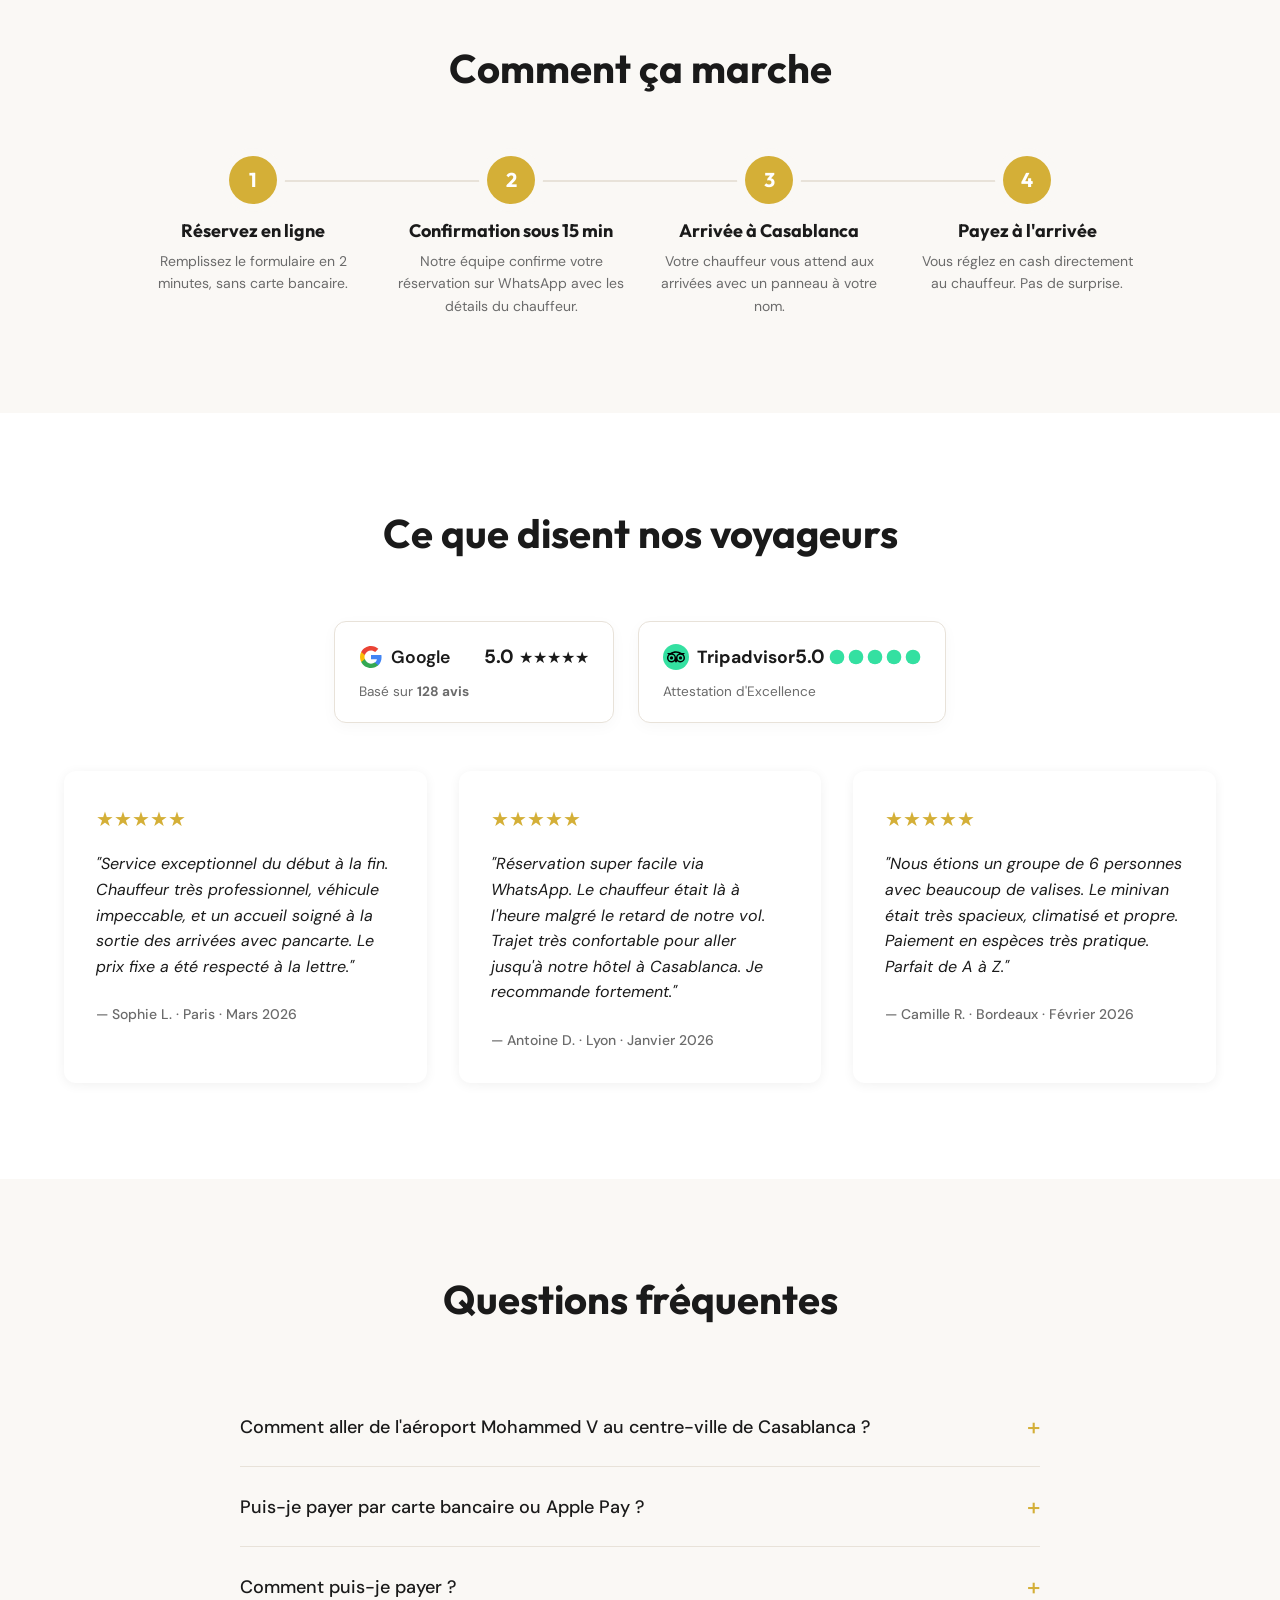
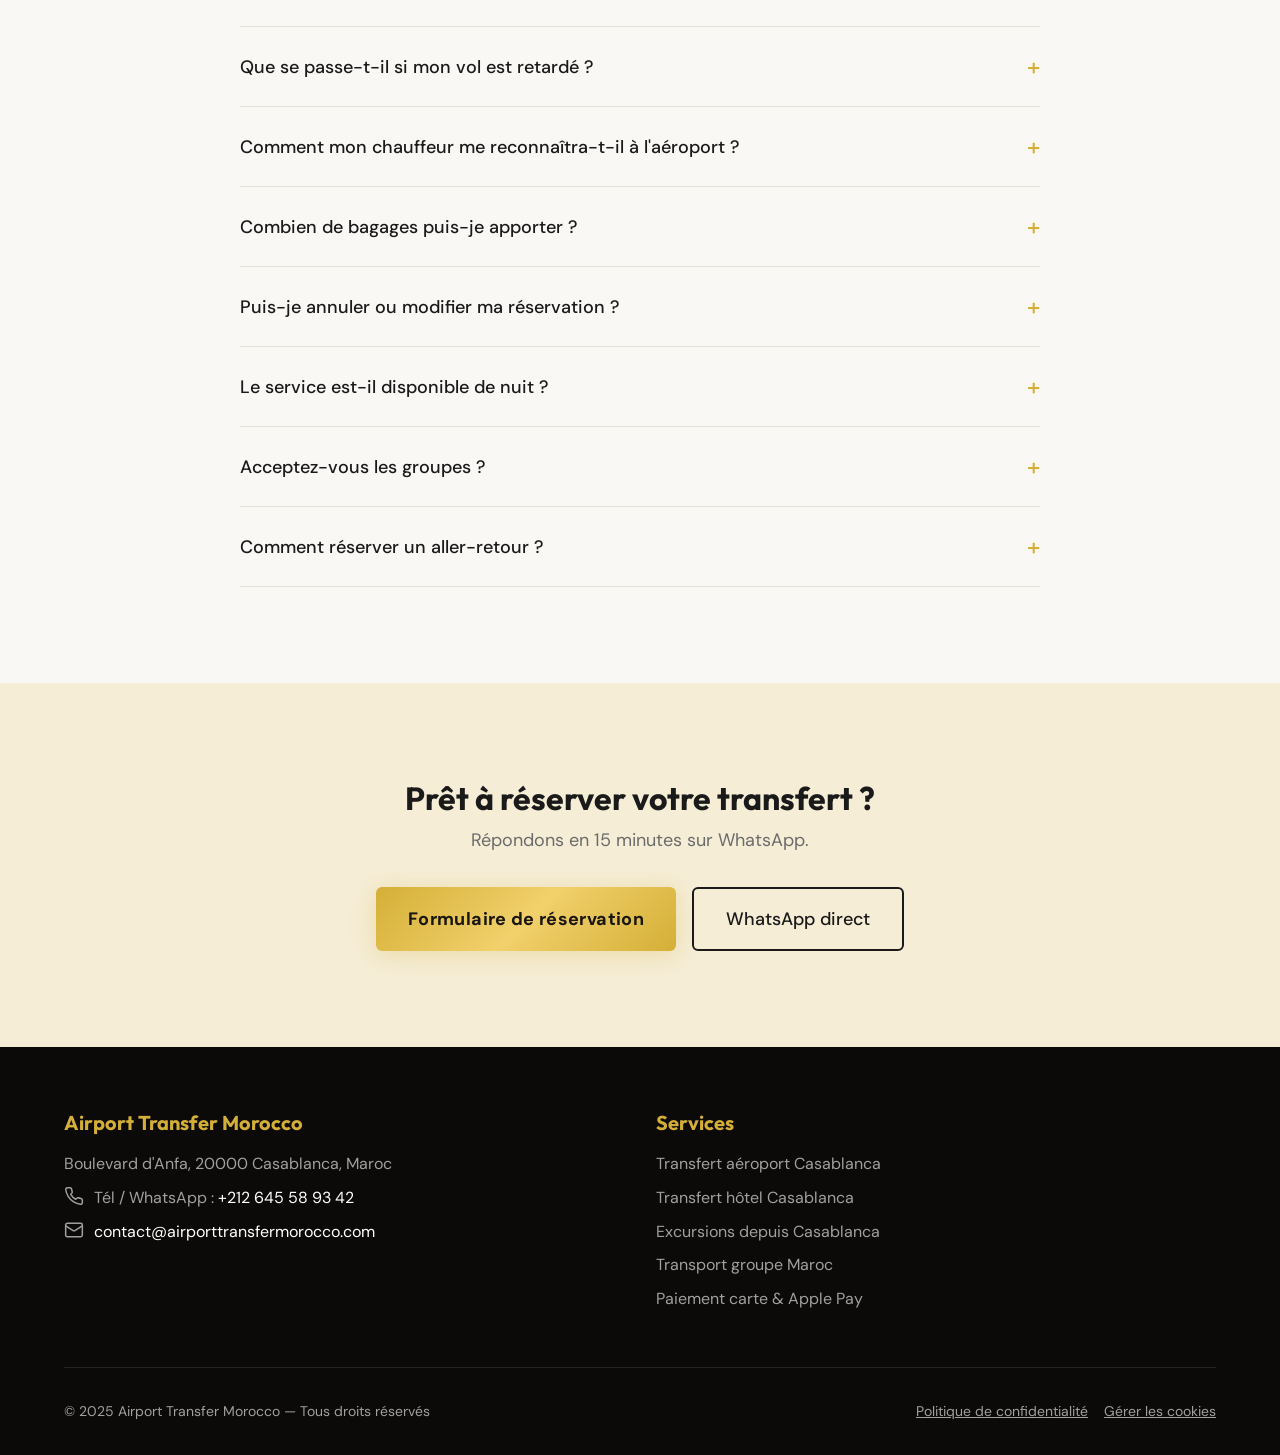
==== commit 65bd3081: "feat: add card/Apple Pay payment option, remove all emojis from landing page" ====
--- a/index.html
+++ b/index.html
@@ -389,7 +389,7 @@
   <svg viewBox="0 0 24 24" width="20" height="20" fill="white">
     <path d="M17.472 14.382c-.297-.149-1.758-.867-2.03-.967-.273-.099-.471-.148-.67.15-.197.297-.767.966-.94 1.164-.173.199-.347.223-.644.075-.297-.15-1.255-.463-2.39-1.475-.883-.788-1.48-1.761-1.653-2.059-.173-.297-.018-.458.13-.606.134-.133.298-.347.446-.52.149-.174.198-.298.298-.497.099-.198.05-.371-.025-.52-.075-.149-.669-1.612-.916-2.207-.242-.579-.487-.5-.669-.51a12.8 12.8 0 0 0-.57-.01c-.198 0-.52.074-.792.372-.272.297-1.04 1.016-1.04 2.479 0 1.462 1.065 2.875 1.213 3.074.149.198 2.096 3.2 5.077 4.487.709.306 1.262.489 1.694.625.712.227 1.36.195 1.871.118.571-.085 1.758-.719 2.006-1.413.248-.694.248-1.289.173-1.413-.074-.124-.272-.198-.57-.347m-5.421 7.403h-.004a9.87 9.87 0 0 1-5.031-1.378l-.361-.214-3.741.982.998-3.648-.235-.374a9.86 9.86 0 0 1-1.51-5.26c.001-5.45 4.436-9.884 9.888-9.884 2.64 0 5.122 1.03 6.988 2.898a9.825 9.825 0 0 1 2.893 6.994c-.003 5.45-4.437 9.884-9.885 9.884m8.413-18.297A11.815 11.815 0 0 0 12.05 0C5.495 0 .16 5.335.157 11.892c0 2.096.547 4.142 1.588 5.945L.057 24l6.305-1.654a11.882 11.882 0 0 0 5.683 1.448h.005c6.554 0 11.89-5.335 11.893-11.893a11.821 11.821 0 0 0-3.48-8.413Z"/>
   </svg>
-  💬 Réserver via WhatsApp — réponse en 15 min
+  Réserver via WhatsApp — réponse en 15 min
 </a>
 
                     <div class="trust-under-cta">
@@ -402,6 +402,9 @@
                         <span><svg class="check-icon" viewBox="0 0 24 24">
                                 <path d="M20 6 9 17l-5-5" />
                             </svg> Confirmé en 15 min</span>
+                        <span><svg class="check-icon" viewBox="0 0 24 24">
+                                <path d="M20 6 9 17l-5-5" />
+                            </svg> Carte / Apple Pay acceptés</span>
                     </div>
 
                     <div
@@ -492,7 +495,7 @@
 
                     <div
                         style="background-color: rgba(212,175,55,0.1); border-left: 3px solid var(--gold); padding: 0.75rem 1rem; margin-bottom: 1.5rem; border-radius: 0 var(--radius-sm) var(--radius-sm) 0; display: flex; align-items: flex-start; gap: 0.75rem;">
-                        <span style="font-size: 1.25rem;">⚡️</span>
+                        <span style="display:flex; align-items:center; flex-shrink:0;"><svg viewBox="0 0 24 24" width="20" height="20" fill="none" stroke="var(--gold)" stroke-width="2" stroke-linecap="round" stroke-linejoin="round"><path d="M13 2 3 14h9l-1 8 10-12h-9l1-8z"/></svg></span>
                         <div>
                             <strong
                                 style="display:block; color:var(--text); font-size:0.9rem; margin-bottom:0.1rem;">Forte
@@ -578,7 +581,7 @@
                             </div>
                             <p><svg class="check-icon" viewBox="0 0 24 24">
                                     <path d="M20 6 9 17l-5-5" />
-                                </svg> Paiement cash au chauffeur (0 carte requise)</p>
+                                </svg> Paiement cash à l'arrivée — ou carte / Apple Pay via lien sécurisé</p>
                             <p><svg class="check-icon" viewBox="0 0 24 24">
                                     <path d="M20 6 9 17l-5-5" />
                                 </svg> Vos données sont chiffrées de bout en bout</p>
@@ -656,6 +659,7 @@
                                 </svg> Idéal familles ou groupes</li>
                         </ul>
                         <div class="vehicle-price">À partir de 45€</div>
+                        <p style="font-size:0.75rem; color:var(--text-muted); margin-top:0.3rem;">Carte &amp; Apple Pay acceptés</p>
                         <button class="btn-primary vehicle-select-btn" data-pax="4-7"
                             data-type="Aéroport → Hôtel">Réserver ce véhicule</button>
                     </div>
@@ -682,6 +686,7 @@
                                 </svg> 3 valises incluses</li>
                         </ul>
                         <div class="vehicle-price">À partir de 59€</div>
+                        <p style="font-size:0.75rem; color:var(--text-muted); margin-top:0.3rem;">Carte &amp; Apple Pay acceptés</p>
                         <button class="btn-secondary vehicle-select-btn" data-pax="1-3"
                             data-type="Aéroport → Hôtel">Réserver ce véhicule</button>
                     </div>
@@ -706,6 +711,7 @@
                                 </svg> Économisez 20%</li>
                         </ul>
                         <div class="vehicle-price">À partir de 77€</div>
+                        <p style="font-size:0.75rem; color:var(--text-muted); margin-top:0.3rem;">Carte &amp; Apple Pay acceptés</p>
                         <button class="btn-secondary vehicle-select-btn" data-pax="4-7"
                             data-type="Aller-retour">Réserver aller-retour</button>
                     </div>
@@ -929,6 +935,13 @@
                     </div>
 
                     <div class="faq-item">
+                        <button class="faq-question">Puis-je payer par carte bancaire ou Apple Pay ? <span class="faq-icon">+</span></button>
+                        <div class="faq-answer">
+                            <p>Oui. Vous pouvez régler en cash directement au chauffeur à l'arrivée, ou payer en ligne par carte bancaire, Apple Pay ou Google Pay via un lien de paiement sécurisé Stripe que nous vous envoyons sur WhatsApp après confirmation de votre réservation.</p>
+                        </div>
+                    </div>
+
+                    <div class="faq-item">
                         <button class="faq-question">Comment puis-je payer ? <span class="faq-icon">+</span></button>
                         <div class="faq-answer">
                             <p>Vous payez directement en cash au chauffeur à l'arrivée, en euros (EUR) ou en dirhams (MAD).
@@ -1045,6 +1058,7 @@
                         <li>Transfert hôtel Casablanca</li>
                         <li>Excursions depuis Casablanca</li>
                         <li>Transport groupe Maroc</li>
+                        <li>Paiement carte &amp; Apple Pay</li>
                     </ul>
                 </div>
             </div>
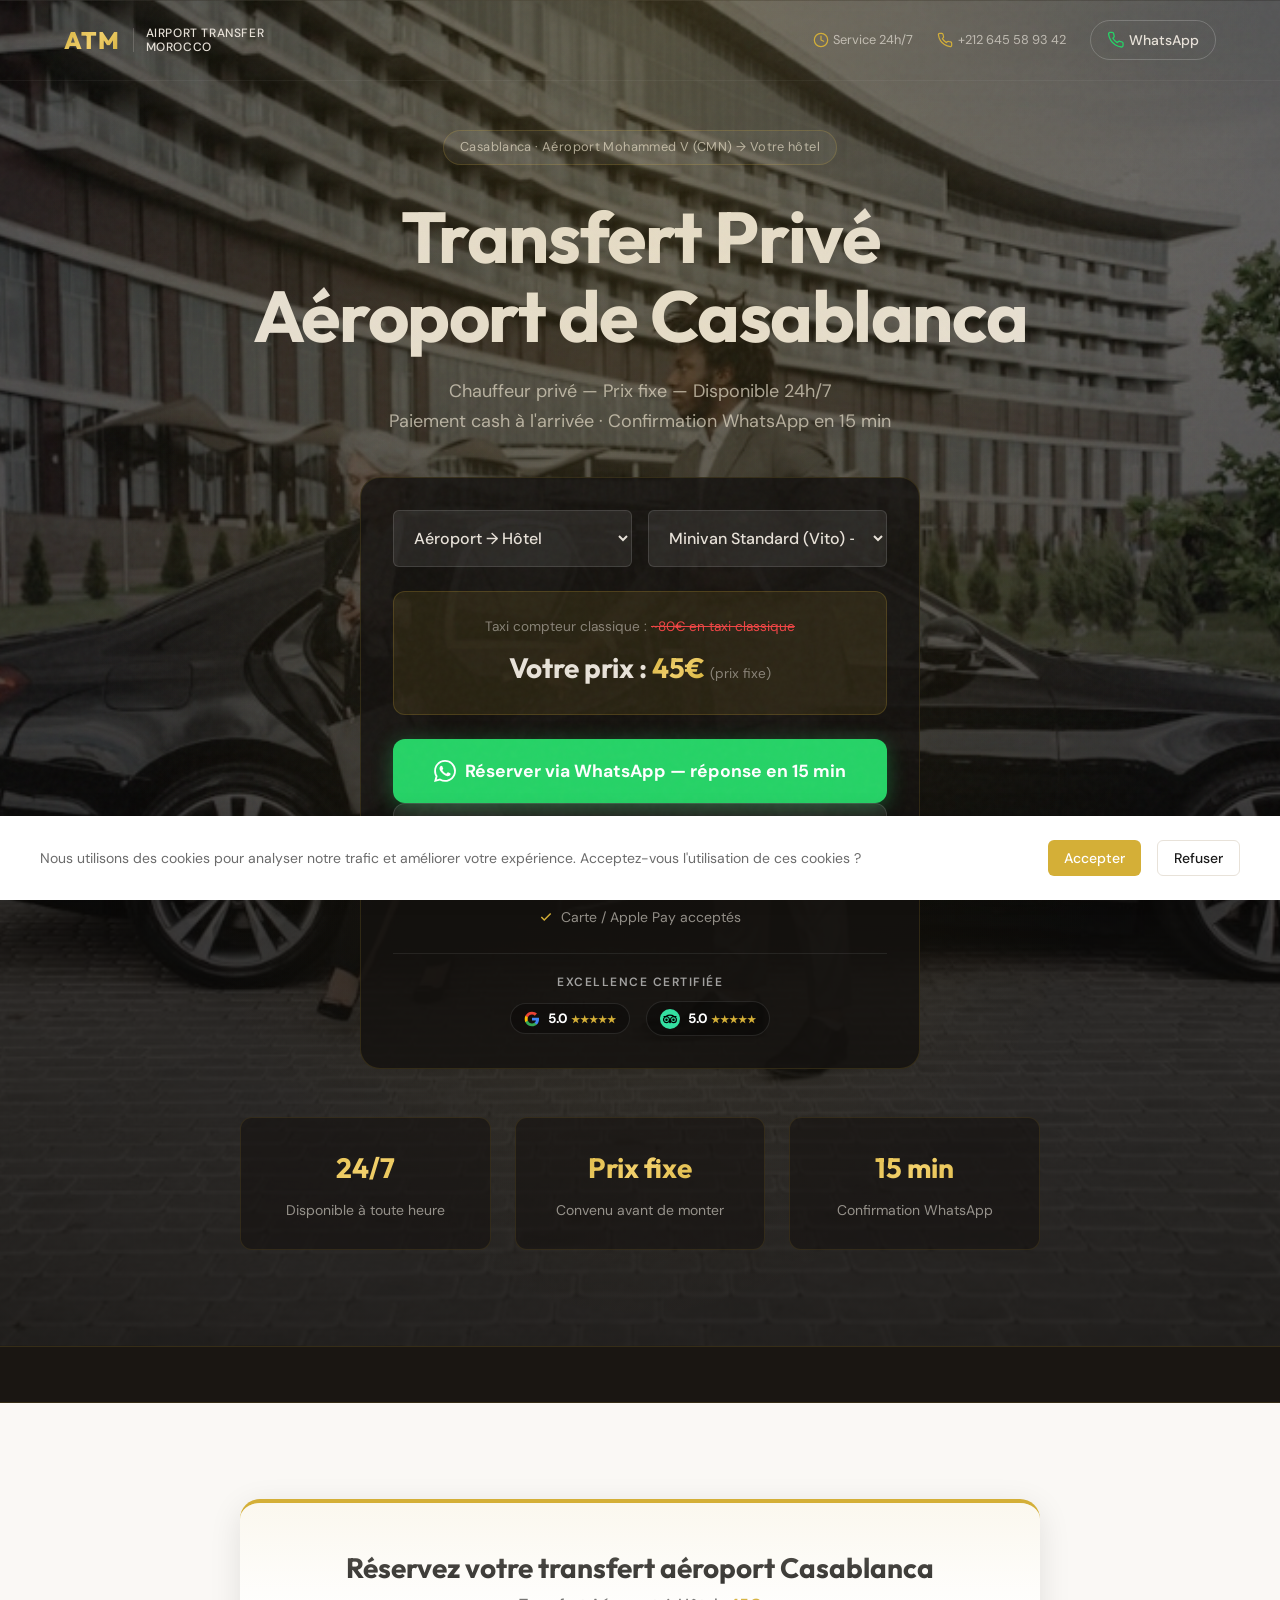
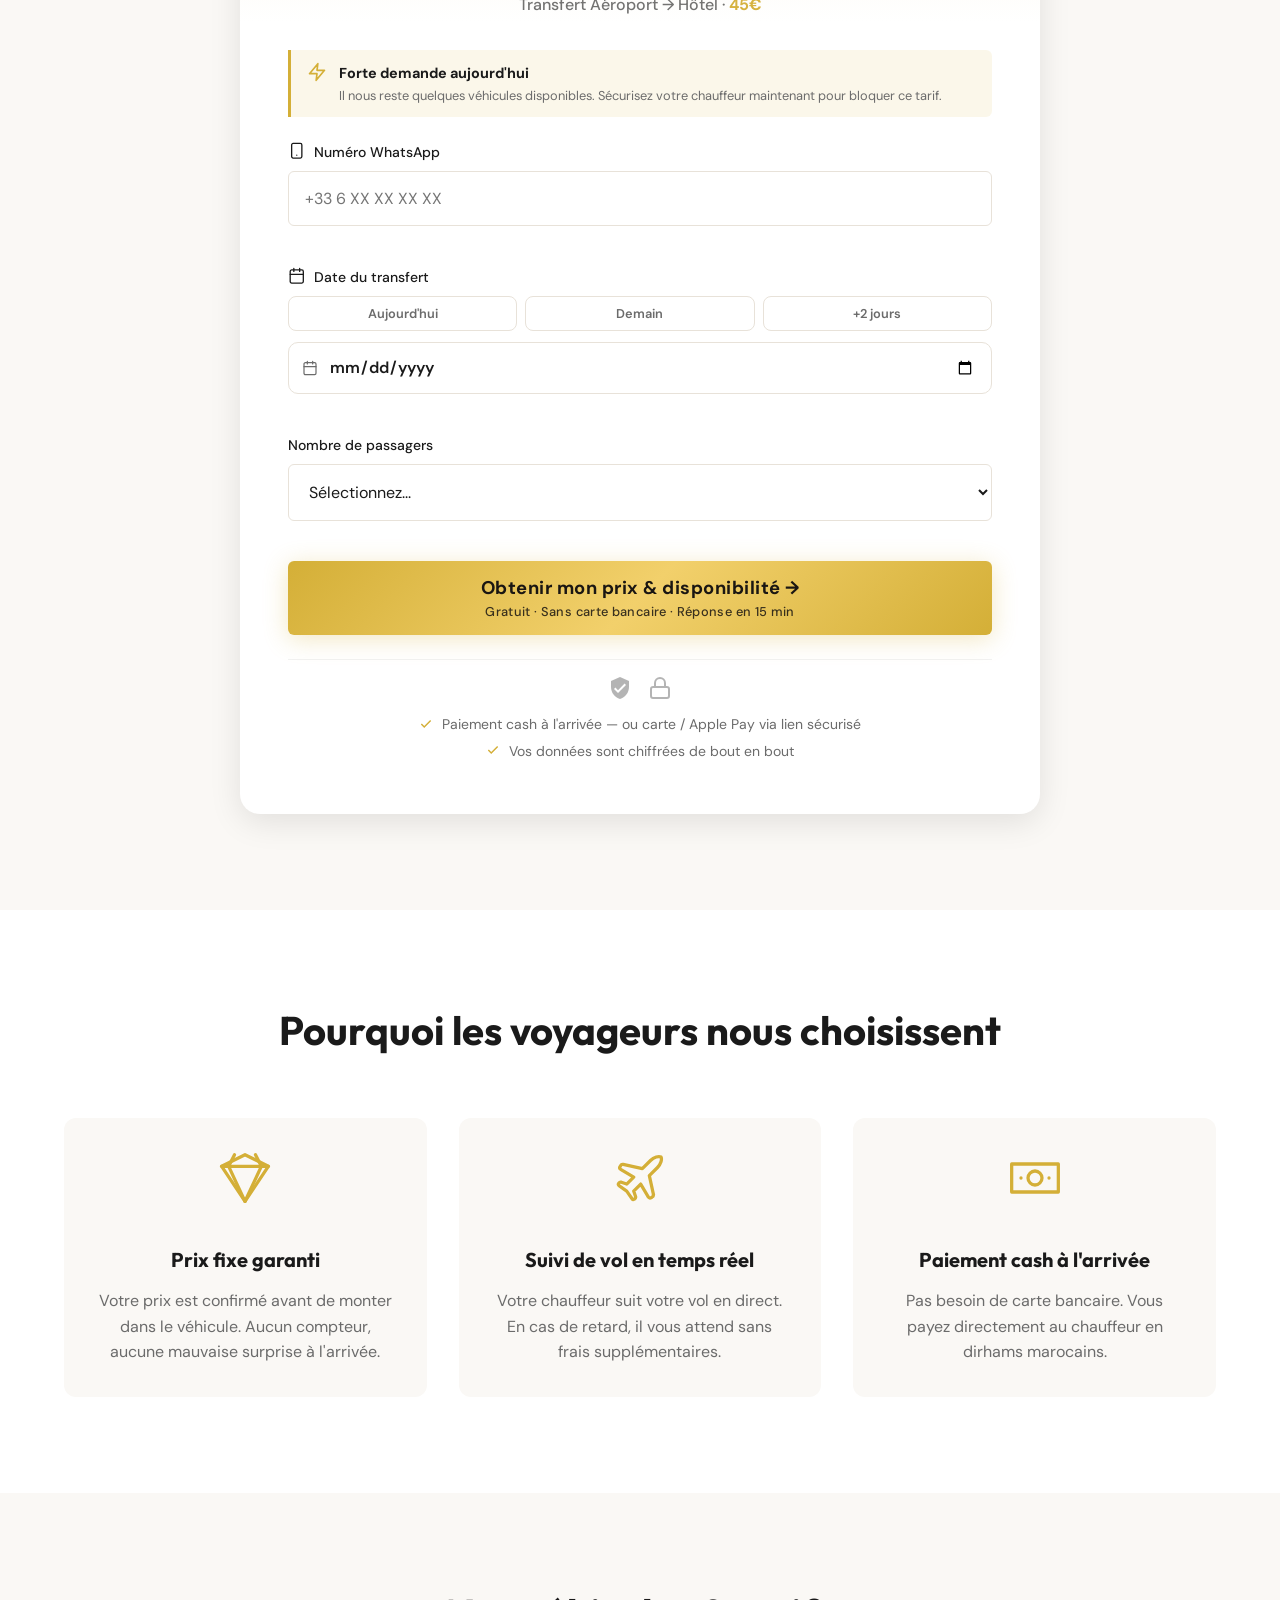
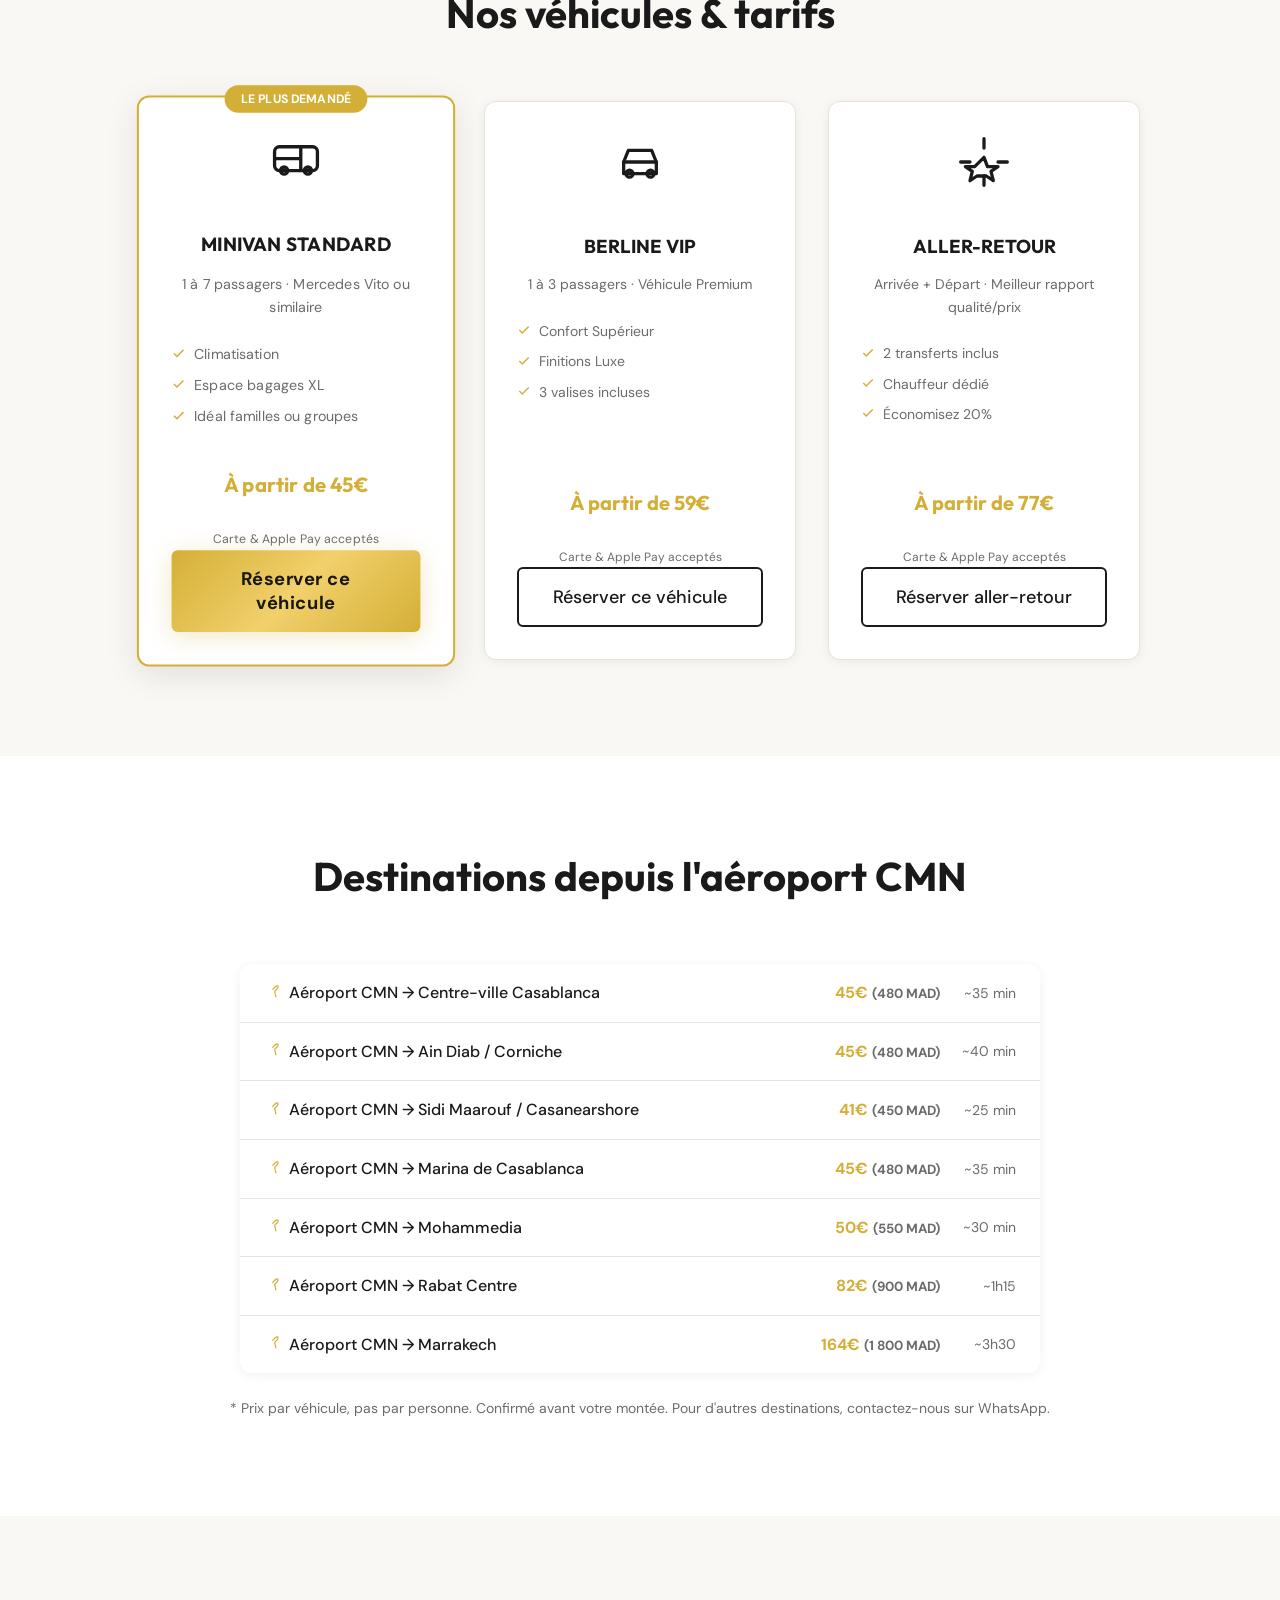
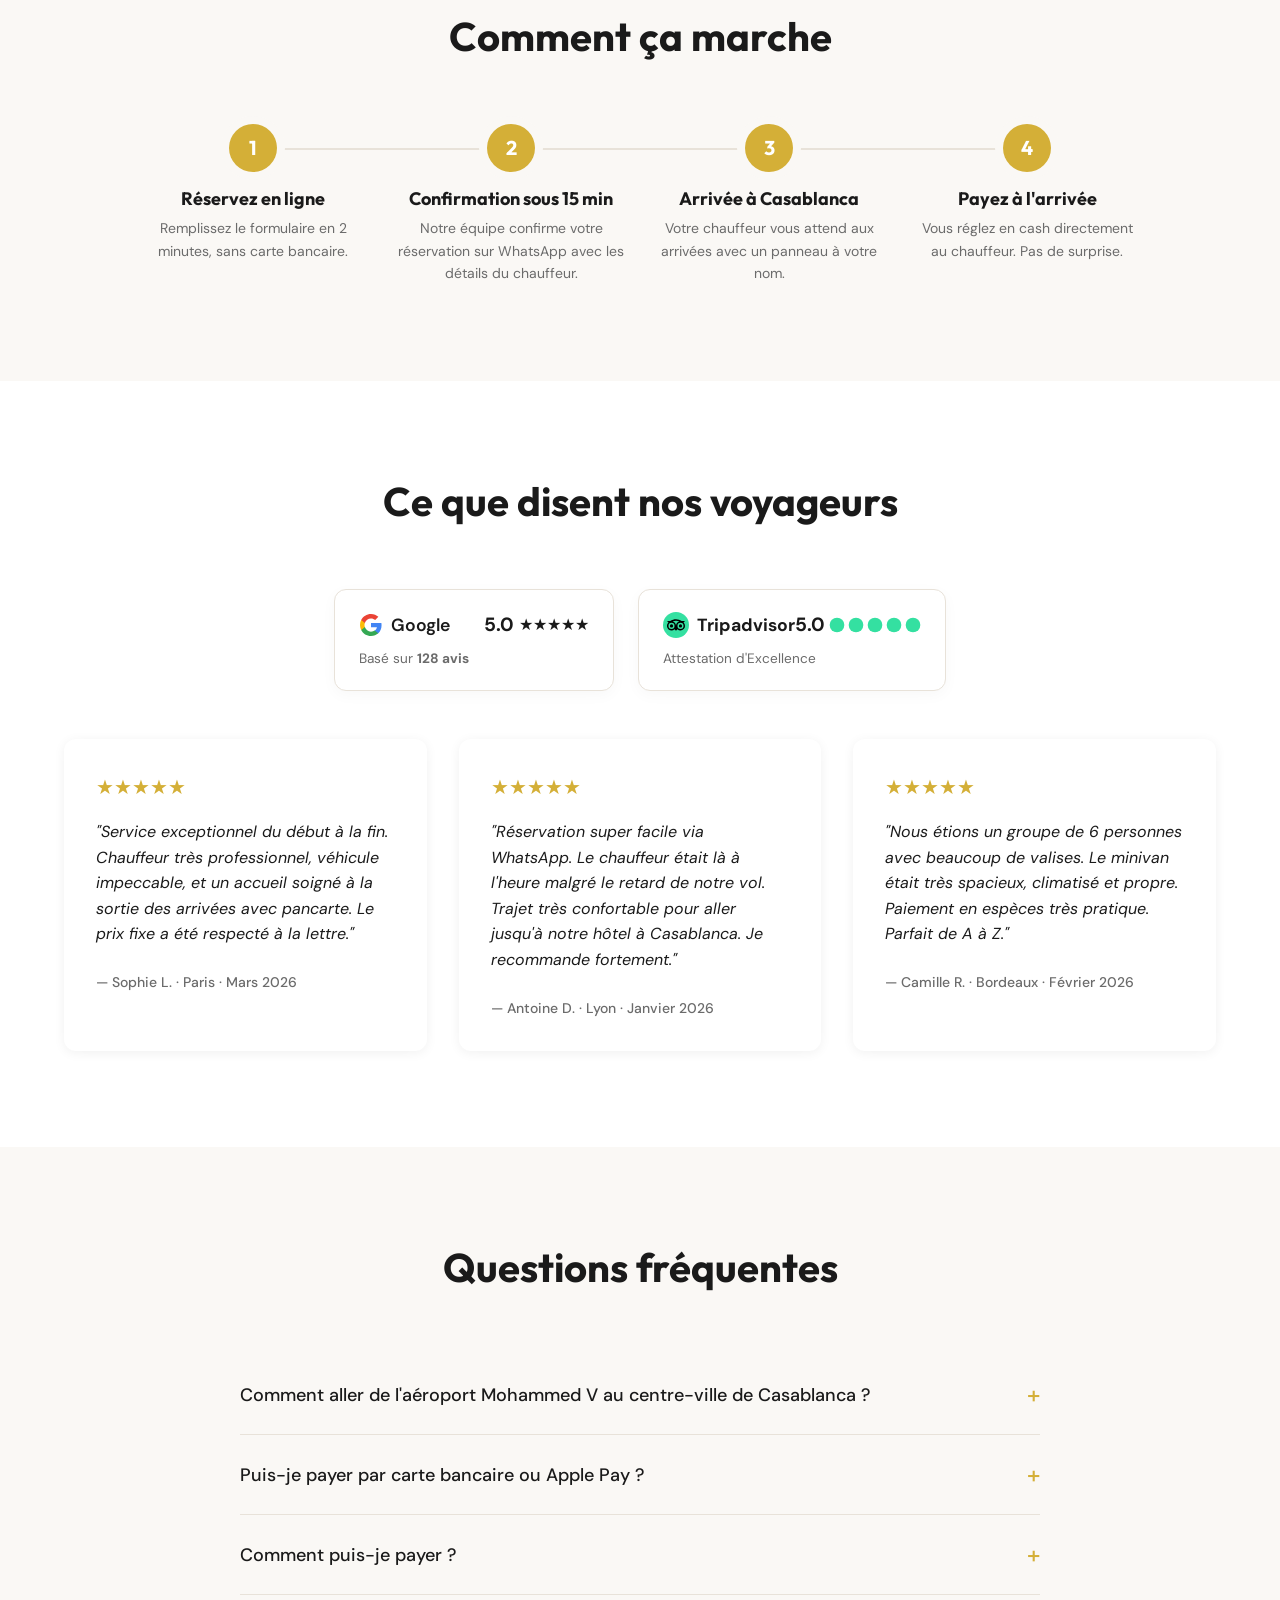
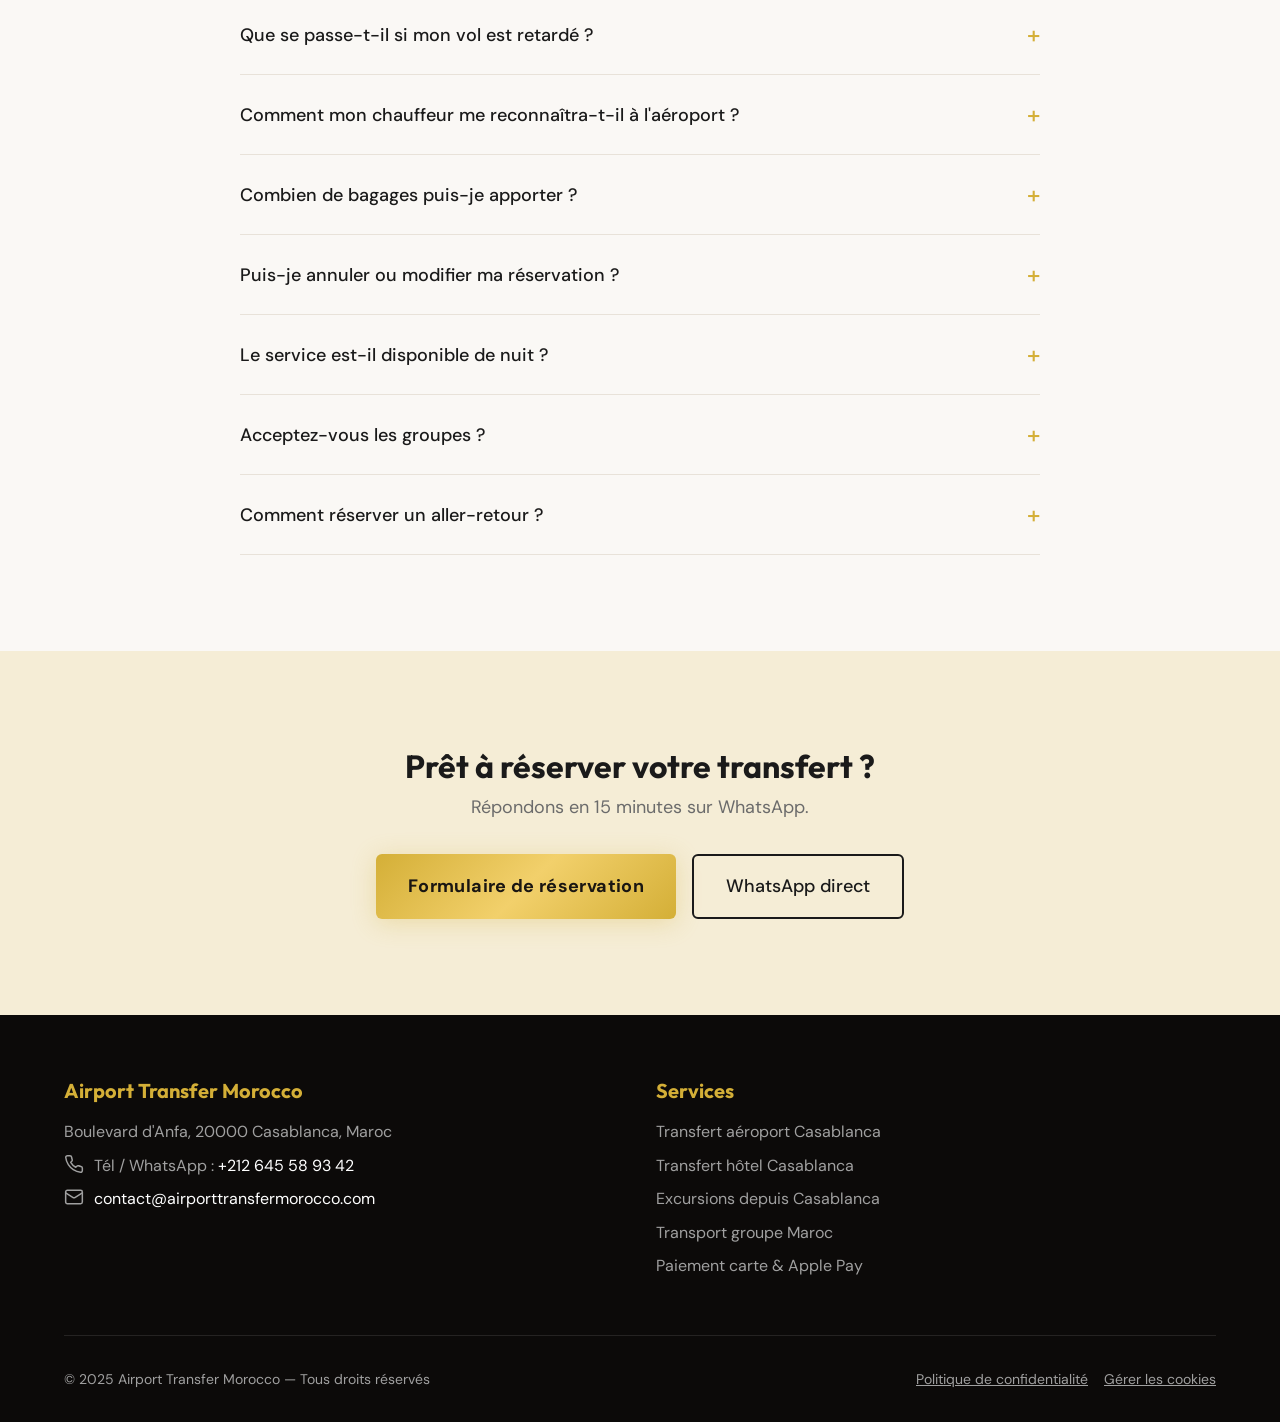
==== commit 948be256: "fix: direct WhatsApp open on form submit — remove broken /api/notify flow, swap hero CTAs, fix merci" ====
--- a/index.html
+++ b/index.html
@@ -365,32 +365,25 @@
                                 class="price-note">(prix fixe)</span></div>
                     </div>
 
-                    <a href="#booking-form" class="btn-primary btn-large scroll-to"
-                        style="display: flex; flex-direction: column; align-items: center; justify-content: center; width: 100%; padding: 1.1rem; line-height: 1.2;">
-                        <span
-                            style="font-size: 1.15rem; font-weight: 700; letter-spacing: 0.5px; display: flex; align-items: center; gap: 0.5rem;">
-                            Continuer la réservation <svg viewBox="0 0 24 24"
-                                style="width: 18px; height: 18px; fill: none; stroke: currentColor; stroke-width: 2.5; stroke-linecap: round; stroke-linejoin: round;">
-                                <path d="M5 12h14M12 5l7 7-7 7" />
-                            </svg>
-                        </span>
-                        <span style="font-size: 0.85rem; font-weight: 500; opacity: 0.85; margin-top: 0.3rem;">
-                            Prend 1 minute · Sans carte bancaire
-                        </span>
-                    </a>
-
                     <a href="https://wa.me/212645589342?text=Bonjour%2C%20je%20voudrais%20r%C3%A9server%20un%20transfert%20depuis%20l%27a%C3%A9roport%20CMN" 
    class="btn-whatsapp-hero" target="_blank" rel="noopener"
    style="display:flex; align-items:center; justify-content:center; 
-   gap:0.6rem; width:100%; padding:0.9rem; background:#25D366; 
-   color:#fff; border-radius:var(--radius-md); font-weight:600; 
-   font-size:1rem; text-decoration:none; margin-top:0.75rem;
-   transition: background 0.2s ease;">
-  <svg viewBox="0 0 24 24" width="20" height="20" fill="white">
+   gap:0.6rem; width:100%; padding:1.1rem; background:#25D366; 
+   color:#fff; border-radius:var(--radius-md); font-weight:700; 
+   font-size:1.1rem; text-decoration:none;
+   box-shadow: 0 4px 20px rgba(37,211,102,0.35);
+   transition: background 0.2s ease, transform 0.15s ease;">
+  <svg viewBox="0 0 24 24" width="22" height="22" fill="white">
     <path d="M17.472 14.382c-.297-.149-1.758-.867-2.03-.967-.273-.099-.471-.148-.67.15-.197.297-.767.966-.94 1.164-.173.199-.347.223-.644.075-.297-.15-1.255-.463-2.39-1.475-.883-.788-1.48-1.761-1.653-2.059-.173-.297-.018-.458.13-.606.134-.133.298-.347.446-.52.149-.174.198-.298.298-.497.099-.198.05-.371-.025-.52-.075-.149-.669-1.612-.916-2.207-.242-.579-.487-.5-.669-.51a12.8 12.8 0 0 0-.57-.01c-.198 0-.52.074-.792.372-.272.297-1.04 1.016-1.04 2.479 0 1.462 1.065 2.875 1.213 3.074.149.198 2.096 3.2 5.077 4.487.709.306 1.262.489 1.694.625.712.227 1.36.195 1.871.118.571-.085 1.758-.719 2.006-1.413.248-.694.248-1.289.173-1.413-.074-.124-.272-.198-.57-.347m-5.421 7.403h-.004a9.87 9.87 0 0 1-5.031-1.378l-.361-.214-3.741.982.998-3.648-.235-.374a9.86 9.86 0 0 1-1.51-5.26c.001-5.45 4.436-9.884 9.888-9.884 2.64 0 5.122 1.03 6.988 2.898a9.825 9.825 0 0 1 2.893 6.994c-.003 5.45-4.437 9.884-9.885 9.884m8.413-18.297A11.815 11.815 0 0 0 12.05 0C5.495 0 .16 5.335.157 11.892c0 2.096.547 4.142 1.588 5.945L.057 24l6.305-1.654a11.882 11.882 0 0 0 5.683 1.448h.005c6.554 0 11.89-5.335 11.893-11.893a11.821 11.821 0 0 0-3.48-8.413Z"/>
   </svg>
   Réserver via WhatsApp — réponse en 15 min
 </a>
+
+                    <a href="#booking-form" class="scroll-to"
+                        style="display:flex; align-items:center; justify-content:center; gap:0.4rem; width:100%; padding:0.75rem; background:rgba(255,255,255,0.08); color:rgba(255,255,255,0.75); border-radius:var(--radius-md); font-weight:500; font-size:0.9rem; text-decoration:none; border:1px solid rgba(255,255,255,0.12); transition: background 0.2s ease;">
+                        Remplir le formulaire avec vos détails
+                        <svg viewBox="0 0 24 24" width="14" height="14" fill="none" stroke="currentColor" stroke-width="2.5" stroke-linecap="round" stroke-linejoin="round"><path d="M5 12h14M12 5l7 7-7 7"/></svg>
+                    </a>
 
                     <div class="trust-under-cta">
                         <span><svg class="check-icon" viewBox="0 0 24 24">
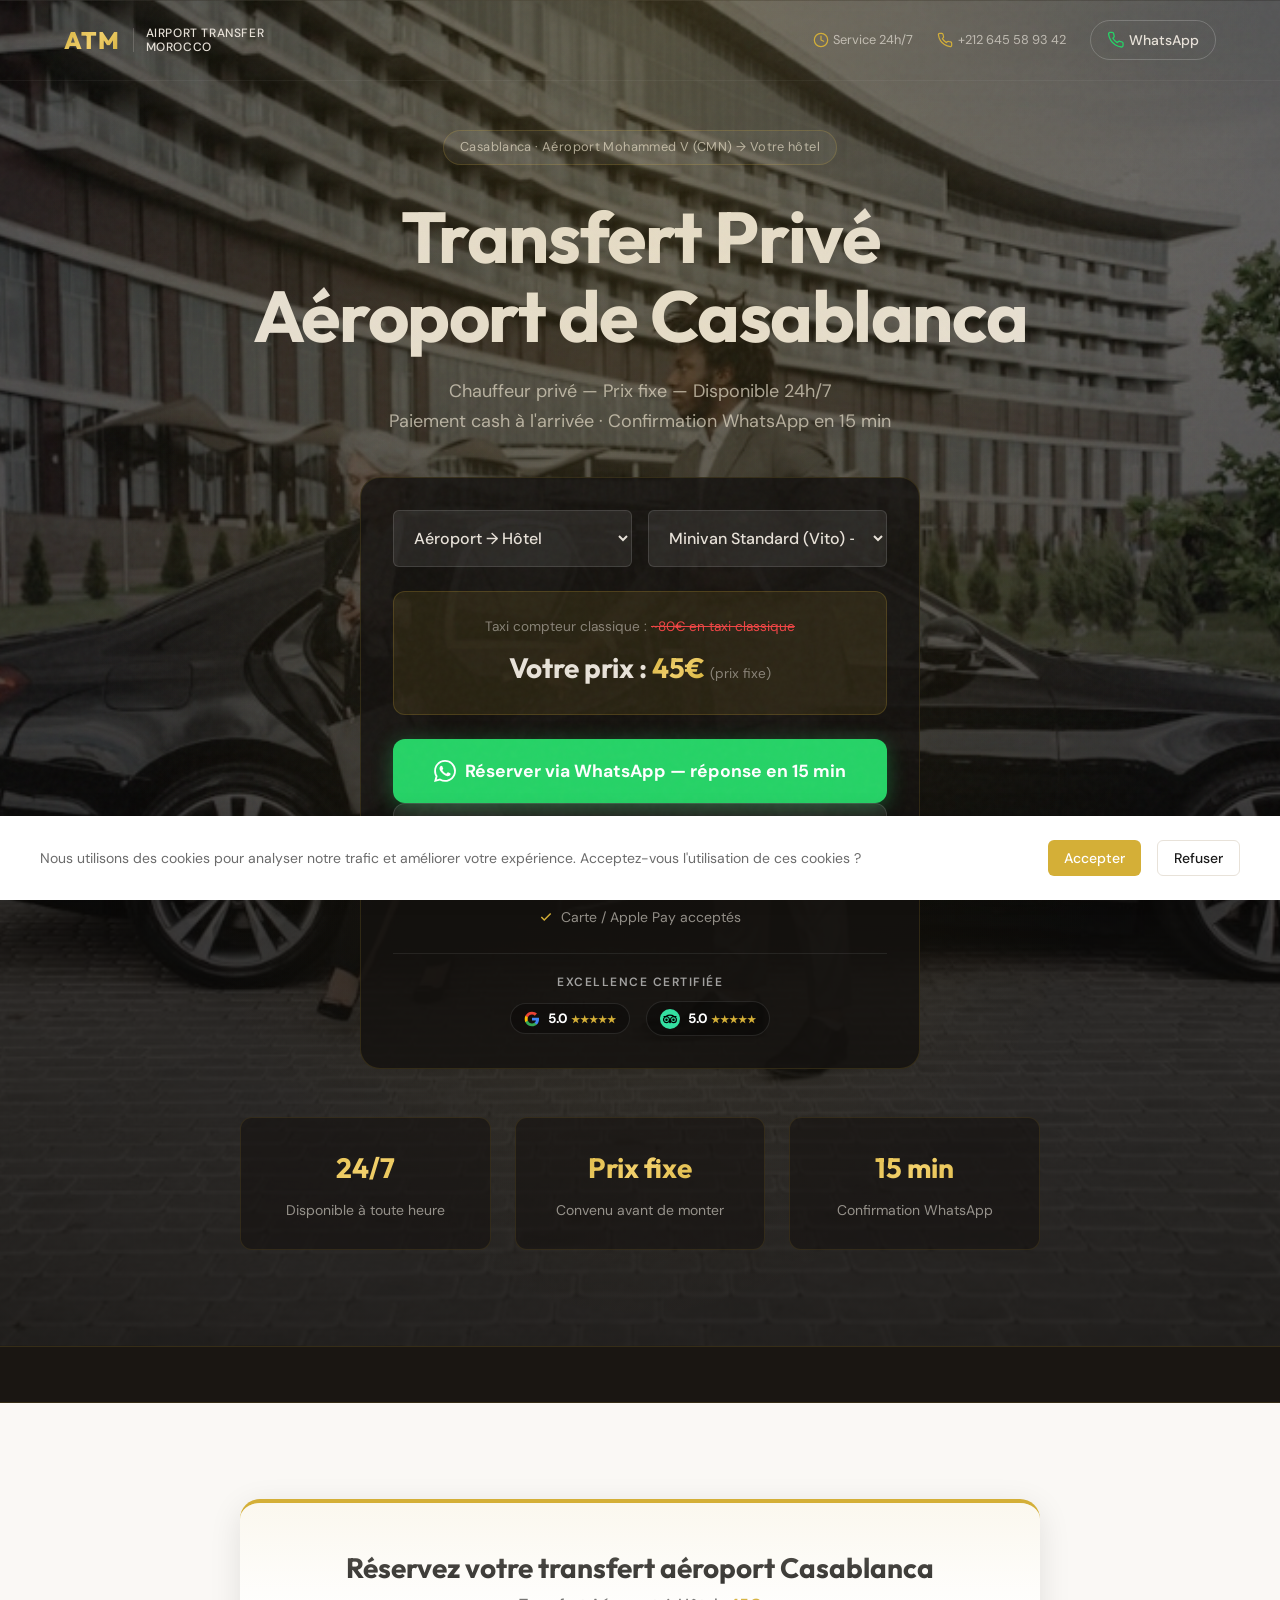
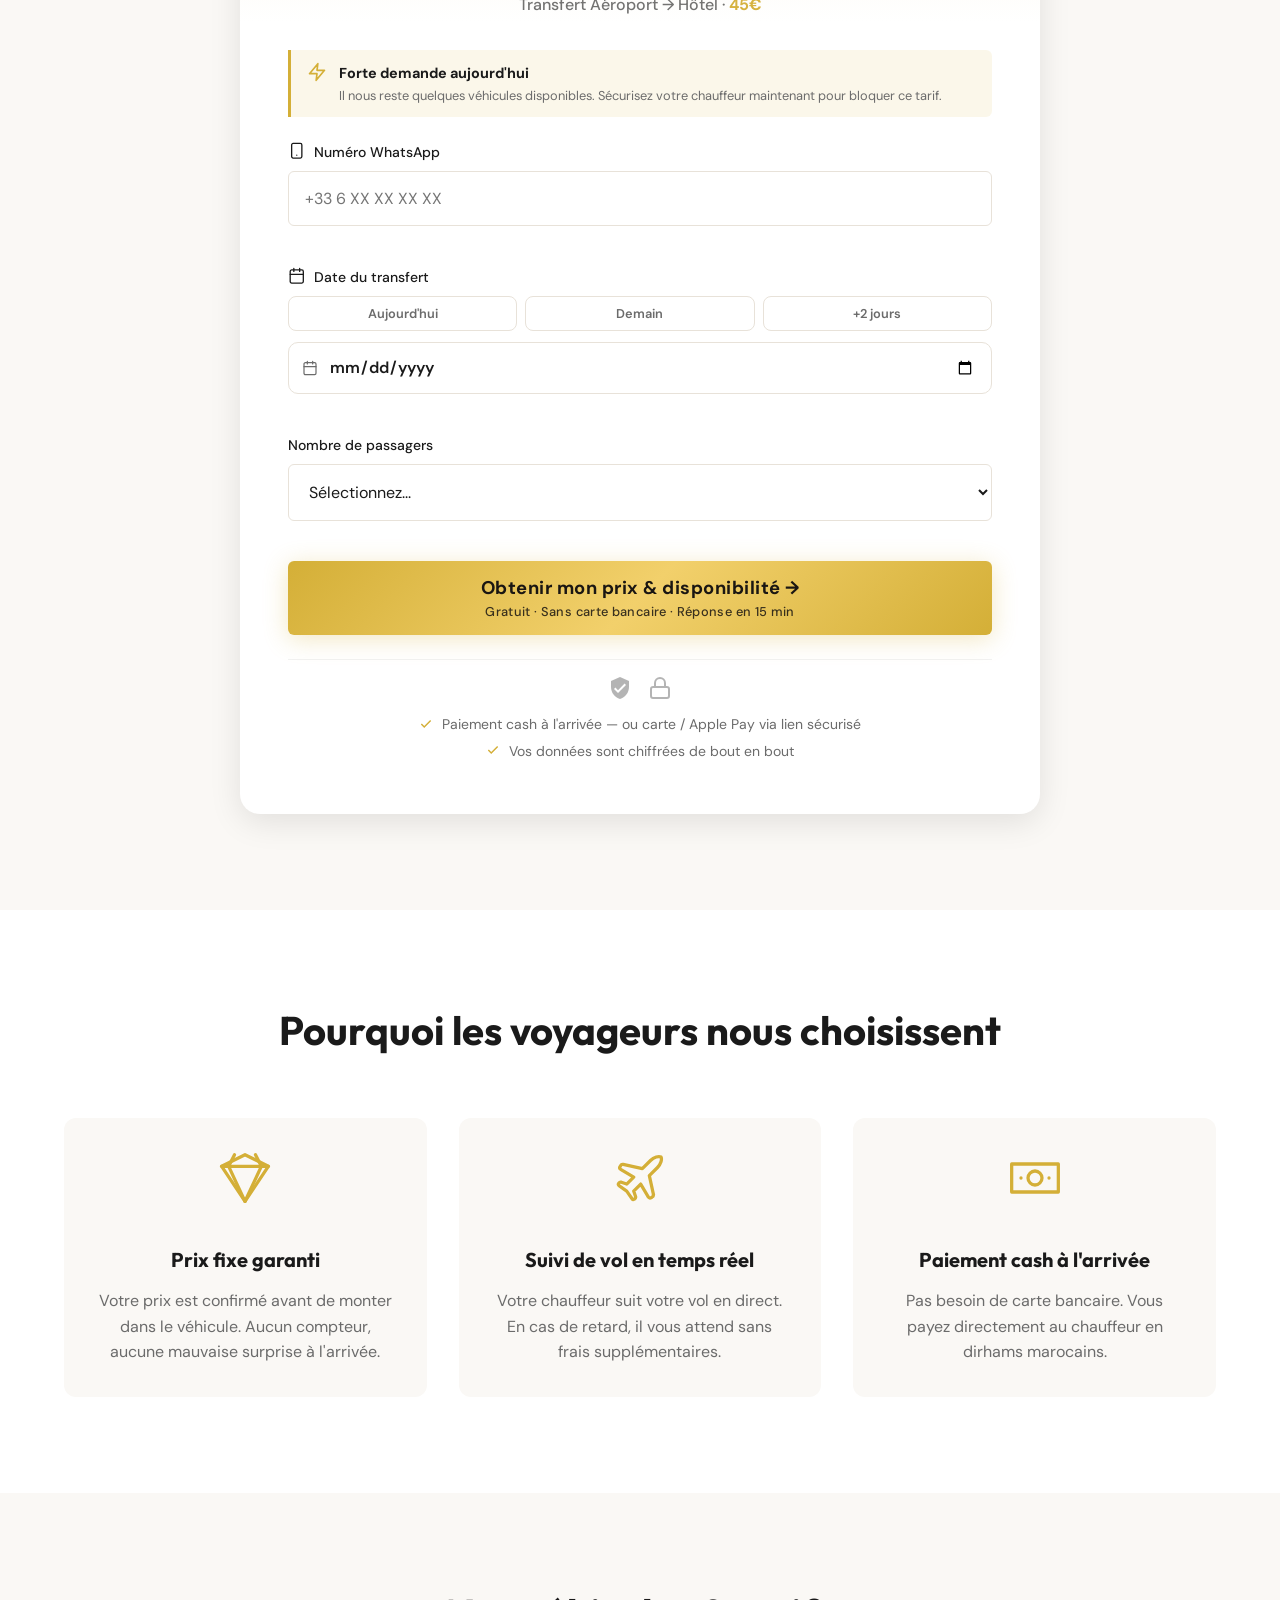
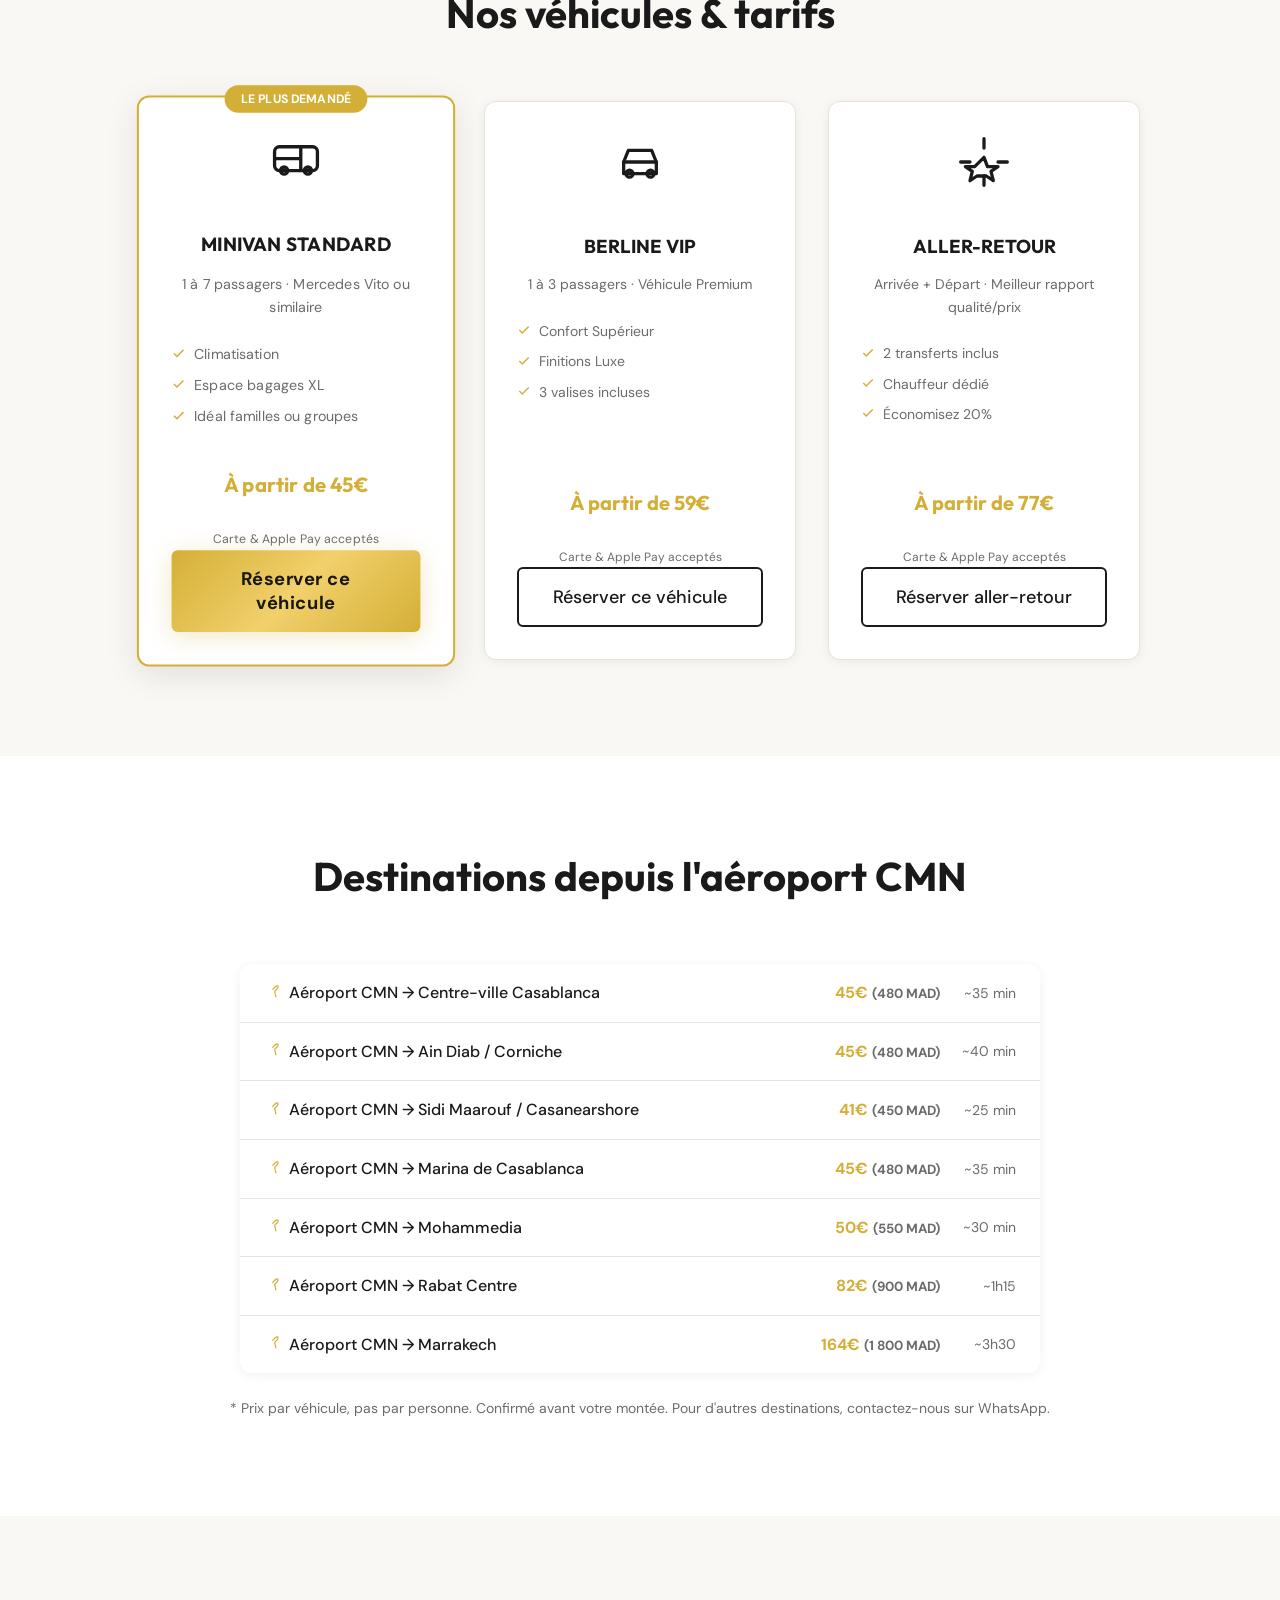
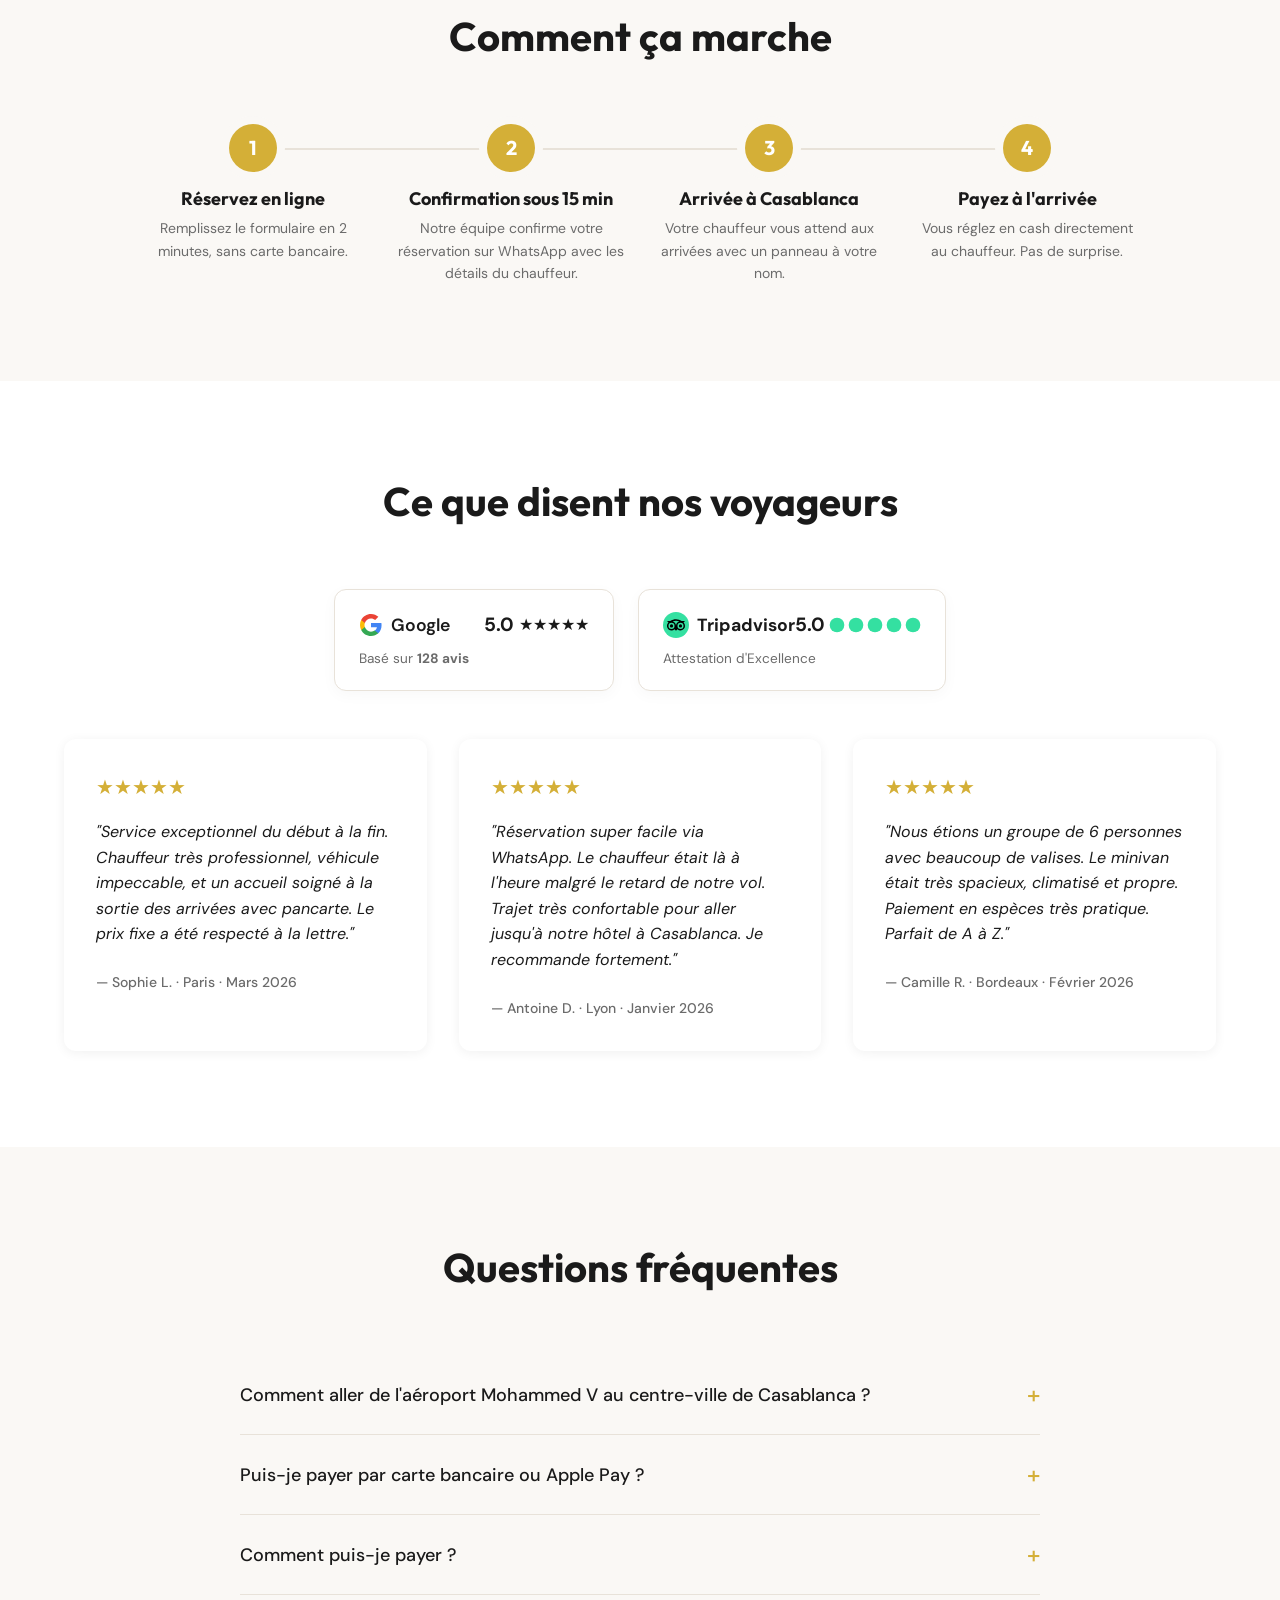
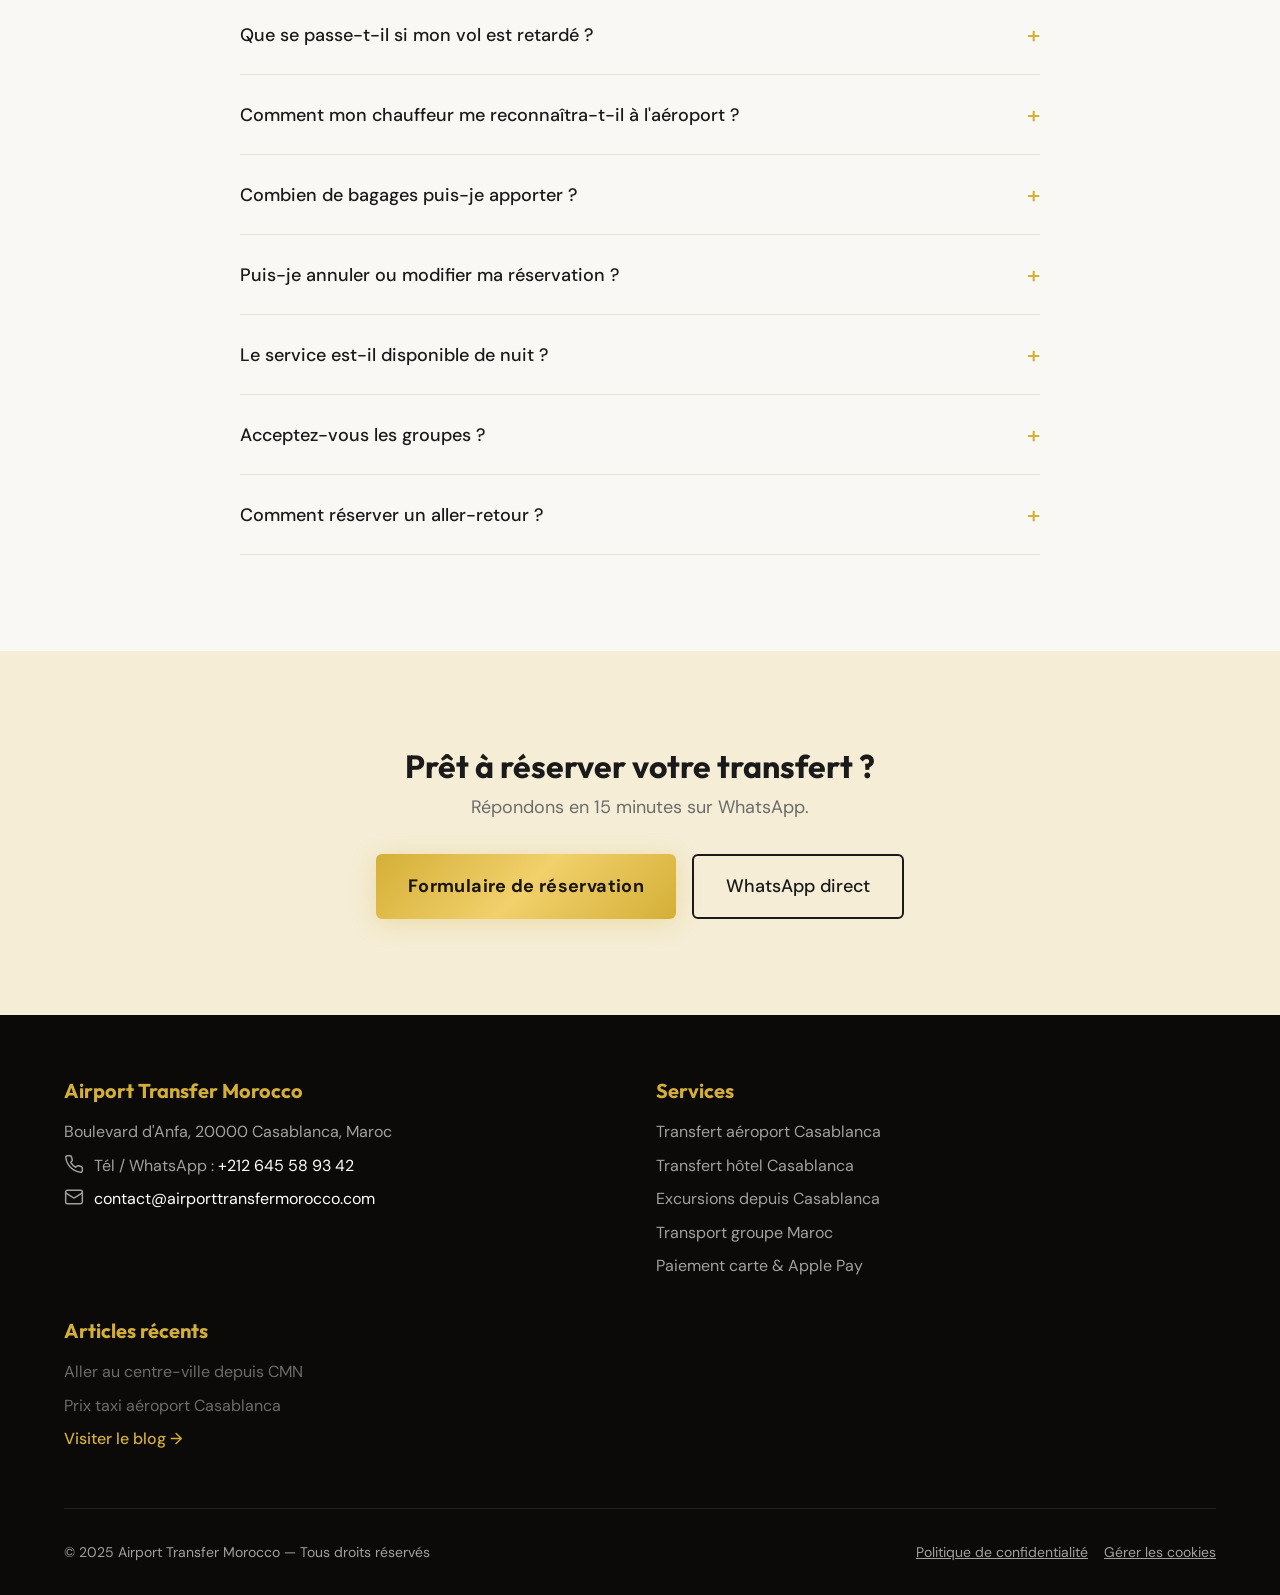
==== commit 4d0ce1da: "feat: add premium AI-generated images to blog articles and link blog in main footer" ====
--- a/index.html
+++ b/index.html
@@ -15,7 +15,7 @@
     <meta name="viewport" content="width=device-width, initial-scale=1.0">
     <title>Transfert Aéroport Casablanca — Chauffeur Privé CMN | Prix Fixe 24h/7</title>
     <meta name="description"
-        content="Transfert privé depuis l'aéroport Mohammed V de Casablanca vers votre hôtel. Prix fixe à partir de 480 DH. Chauffeur francophone, disponible 24h/7. Paiement cash à l'arrivée. Réservez sur WhatsApp en 2 minutes.">
+        content="Transfert privé depuis l'aéroport Mohammed V de Casablanca vers votre hôtel. Prix fixe à partir de 45€. Chauffeur francophone, disponible 24h/7. Paiement cash à l'arrivée ou par carte. Réservez sur WhatsApp en 2 minutes.">
     <meta name="keywords"
         content="transfert aéroport casablanca, taxi aéroport casablanca prix, navette aéroport mohammed v casablanca, chauffeur privé aéroport maroc, transfert mohammed V casablanca">
     <meta name="robots" content="index, follow">
@@ -23,12 +23,13 @@
 
     <!-- Hreflang -->
     <link rel="alternate" hreflang="fr" href="https://airporttransfermorocco.com/" />
+    <link rel="alternate" hreflang="en" href="https://airporttransfermorocco.com/" />
     <link rel="alternate" hreflang="x-default" href="https://airporttransfermorocco.com/" />
 
     <!-- Open Graph -->
-    <meta property="og:title" content="Transfert Aéroport Casablanca — Prix Fixe 480 DH">
+    <meta property="og:title" content="Transfert Aéroport Casablanca — Prix Fixe à partir de 45€">
     <meta property="og:description"
-        content="Chauffeur privé depuis l'aéroport CMN. Paiement cash à l'arrivée. Confirmation WhatsApp en 15 min. Réservez gratuitement.">
+        content="Chauffeur privé depuis l'aéroport CMN. Prix fixe garanti, paiement à l'arrivée. Confirmation WhatsApp en 15 min. Réservez gratuitement.">
     <meta property="og:url" content="https://airporttransfermorocco.com/">
     <meta property="og:type" content="website">
     <meta property="og:locale" content="fr_MA">
@@ -36,13 +37,15 @@
     <meta property="og:image" content="https://airporttransfermorocco.com/og-image.jpg">
     <meta property="og:image:width" content="1200">
     <meta property="og:image:height" content="630">
+    <meta property="og:image:alt" content="Chauffeur privé transfert aéroport Casablanca CMN">
 
     <!-- Twitter Card -->
     <meta name="twitter:card" content="summary_large_image">
-    <meta name="twitter:title" content="Transfert Aéroport Casablanca — Prix Fixe 480 DH">
+    <meta name="twitter:title" content="Transfert Aéroport Casablanca — Prix Fixe à partir de 45€">
     <meta name="twitter:description"
-        content="Chauffeur privé depuis l'aéroport CMN. Paiement cash. Confirmation WhatsApp en 15 min.">
+        content="Chauffeur privé depuis l'aéroport CMN. Prix fixe garanti. Confirmation WhatsApp en 15 min.">
     <meta name="twitter:image" content="https://airporttransfermorocco.com/og-image.jpg">
+    <meta name="twitter:image:alt" content="Transfert aéroport Casablanca — chauffeur privé">
 
     <!-- Geo tags -->
     <meta name="geo.region" content="MA" />
@@ -1054,6 +1057,14 @@
                         <li>Paiement carte &amp; Apple Pay</li>
                     </ul>
                 </div>
+                <div class="footer-services">
+                    <h3>Articles récents</h3>
+                    <ul>
+                        <li><a href="blog/aeroport-casablanca-centre-ville.html" style="color:var(--text-muted);text-decoration:none;">Aller au centre-ville depuis CMN</a></li>
+                        <li><a href="blog/prix-taxi-aeroport-casablanca.html" style="color:var(--text-muted);text-decoration:none;">Prix taxi aéroport Casablanca</a></li>
+                        <li><a href="blog/" style="color:var(--gold);text-decoration:none;font-weight:500;">Visiter le blog →</a></li>
+                    </ul>
+                </div>
             </div>
             <div class="footer-bottom">
                 <p>&copy; 2025 Airport Transfer Morocco — Tous droits réservés</p>
--- a/style.css
+++ b/style.css
@@ -1534,3 +1534,21 @@
     25%       { transform: translateX(-6px); }
     75%       { transform: translateX(6px); }
 }
+
+/* ========== WHATSAPP HERO BUTTON — mobile fix ========== */
+.btn-whatsapp-hero {
+    white-space: nowrap;
+}
+
+@media (max-width: 480px) {
+    .btn-whatsapp-hero {
+        font-size: 0.9rem !important;
+        padding: 0.8rem 0.75rem !important;
+        gap: 0.4rem !important;
+    }
+    .btn-whatsapp-hero svg {
+        width: 18px !important;
+        height: 18px !important;
+        flex-shrink: 0;
+    }
+}
